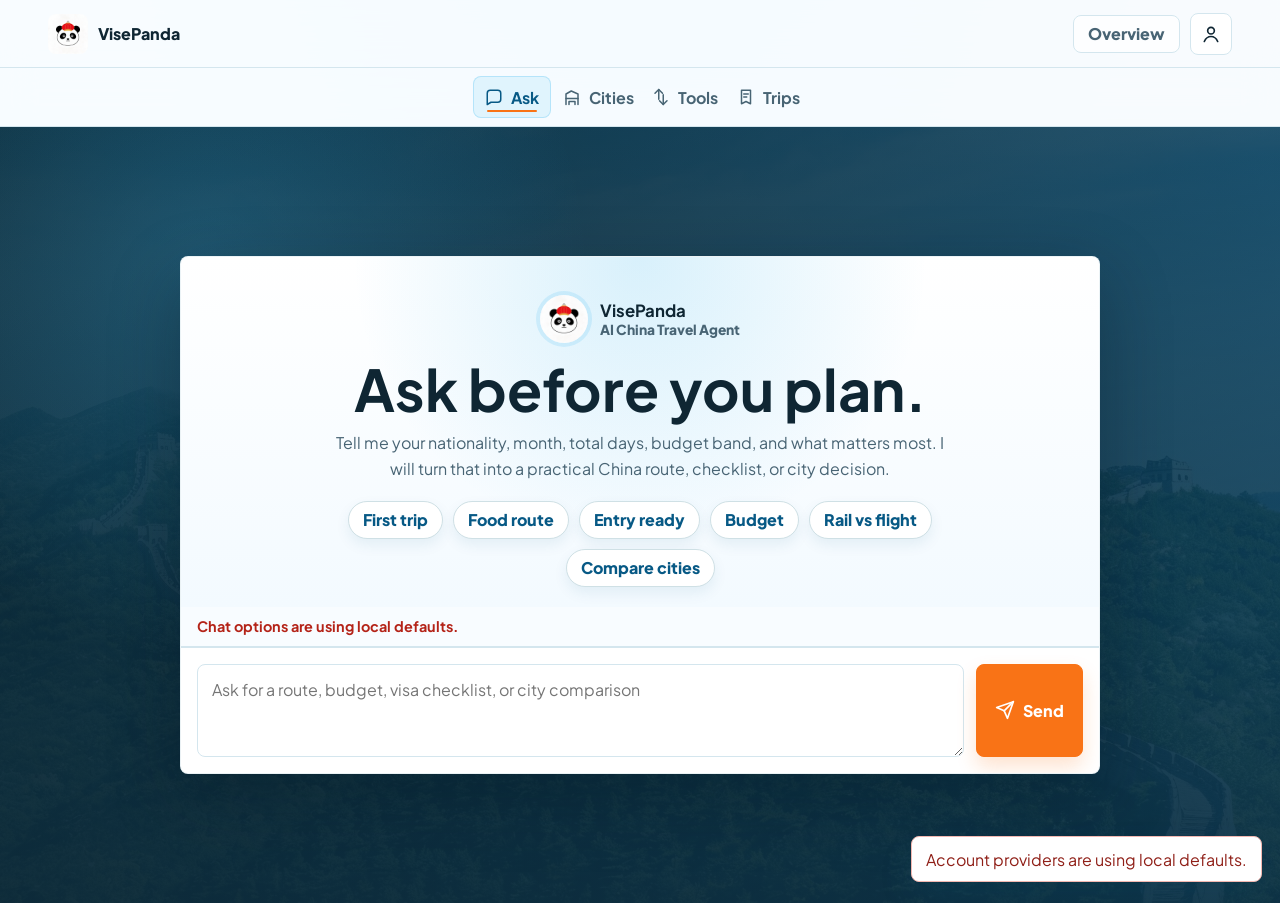
==== web/index.html @ 490cf069 "Fix responsive AI-first QA issues" ====
<!doctype html>
<html lang="en">
  <head>
    <meta charset="utf-8">
    <meta name="viewport" content="width=device-width, initial-scale=1">
    <title>VisePanda | China Travel Workspace</title>
    <meta name="description" content="Plan China travel with city intelligence, visa guidance, readiness tools, and an AI trip assistant.">
    <meta name="theme-color" content="#0f2633">
    <link rel="preconnect" href="https://fonts.googleapis.com">
    <link rel="preconnect" href="https://fonts.gstatic.com" crossorigin>
    <link rel="stylesheet" href="https://fonts.googleapis.com/css2?family=Plus+Jakarta+Sans:wght@400;500;600;700;800&display=swap">
    <link rel="manifest" href="/web/manifest.json">
    <link rel="stylesheet" href="/web/app.css?v=20260623-v611-responsive-qa2">
  </head>
  <body>
    <header class="topbar">
      <a class="brand" href="/" aria-label="VisePanda home">
        <img src="/static/img/logo-panda.jpg" alt="">
        <span>VisePanda</span>
      </a>
      <div class="topbar__actions">
        <button class="topbar-link" id="overviewButton" type="button" data-view="dashboard">Overview</button>
        <button class="icon-button" id="authButton" title="Account" aria-label="Account">
          <svg viewBox="0 0 24 24" aria-hidden="true"><circle cx="12" cy="8" r="4"></circle><path d="M4 21c1.7-4 4.4-6 8-6s6.3 2 8 6"></path></svg>
        </button>
      </div>
    </header>
    <nav class="nav" aria-label="Primary" role="tablist">
      <button class="nav__item is-active" id="tab-chat" data-view="chat" role="tab" aria-selected="true" aria-controls="panel-chat">
        <svg viewBox="0 0 24 24" aria-hidden="true"><path d="M21 15a4 4 0 0 1-4 4H8l-5 3V7a4 4 0 0 1 4-4h10a4 4 0 0 1 4 4Z"></path></svg>
        <span>Ask</span>
      </button>
      <button class="nav__item" id="tab-cities" data-view="cities" role="tab" aria-selected="false" aria-controls="panel-cities">
        <svg viewBox="0 0 24 24" aria-hidden="true"><path d="M4 22V8l7-4 9 4v14"></path><path d="M4 14h16"></path><path d="M8 22v-4h8v4"></path></svg>
        <span>Cities</span>
      </button>
      <button class="nav__item" id="tab-tools" data-view="tools" role="tab" aria-selected="false" aria-controls="panel-tools">
        <svg viewBox="0 0 24 24" aria-hidden="true"><path d="M14 7 9 2 4 7"></path><path d="M9 2v13"></path><path d="M20 17l-5 5-5-5"></path><path d="M15 22V9"></path></svg>
        <span>Tools</span>
      </button>
      <button class="nav__item" id="tab-trips" data-view="trips" role="tab" aria-selected="false" aria-controls="panel-trips">
        <svg viewBox="0 0 24 24" aria-hidden="true"><path d="M6 3h12v18l-6-3-6 3Z"></path><path d="M9 8h6"></path><path d="M9 12h4"></path></svg>
        <span>Trips</span>
      </button>
    </nav>

    <main>
      <section class="hero is-hidden" id="panel-dashboard" data-view-panel="dashboard" role="tabpanel" aria-labelledby="overviewButton" hidden>
        <div class="hero__content">
          <div class="hero__copy">
            <h1>VisePanda</h1>
            <p class="lead">A practical China travel workspace for route ideas, city context, visa readiness, tools, and saved trip drafts.</p>
          </div>
          <form class="planner" id="quickPlanner">
            <label>
              Destination idea
              <input name="destination" type="text" placeholder="Beijing, Chengdu, first-time China...">
            </label>
            <label>
              Travel length
              <select name="length">
                <option value="3 days">3 days</option>
                <option value="7 days" selected>7 days</option>
                <option value="14 days">14 days</option>
              </select>
            </label>
            <button class="primary" type="submit">
              <svg viewBox="0 0 24 24" aria-hidden="true"><path d="M5 12h14"></path><path d="m13 6 6 6-6 6"></path></svg>
              Ask AI
            </button>
          </form>
          <div class="home-snapshot" aria-label="Planning focus">
            <article>
              <strong>Entry</strong>
              <span>Visa, transit, documents</span>
            </article>
            <article>
              <strong>Route</strong>
              <span>Rail logic and pacing</span>
            </article>
            <article>
              <strong>Local</strong>
              <span>Payments, maps, food</span>
            </article>
          </div>
        </div>
      </section>

      <section class="dashboard section is-hidden" data-view-panel="dashboard" hidden>
        <div>
          <div class="section__head">
            <h2>Overview</h2>
          </div>
          <div class="city-strip" id="featuredCities"></div>
        </div>
        <aside class="readiness">
          <h2>Readiness</h2>
          <ul>
            <li><span></span>Passport valid for six months</li>
            <li><span></span>Visa or transit rule checked</li>
            <li><span></span>Payment apps linked to card</li>
            <li><span></span>Offline maps and translator ready</li>
          </ul>
        </aside>
      </section>

      <section class="workspace section chat-hero" id="panel-chat" data-view-panel="chat" role="tabpanel" aria-labelledby="tab-chat">
        <div class="chat-shell">
          <div class="chat-welcome" id="chatWelcome">
            <div class="agent-mark">
              <img src="/static/img/logo-panda.jpg" alt="">
              <div>
                <strong>VisePanda</strong>
                <span>AI China Travel Agent</span>
              </div>
            </div>
            <div class="welcome-copy">
              <h1>Ask before you plan.</h1>
              <p>Tell me your nationality, month, total days, budget band, and what matters most. I will turn that into a practical China route, checklist, or city decision.</p>
            </div>
            <div class="quick-chips" aria-label="Quick planning prompts">
              <button type="button" data-mode="itinerary" data-depth="expert" data-prompt="Plan a first-time 7 day China route with simple rail transfers. Ask me only the missing questions first, then give a professional draft.">First trip</button>
              <button type="button" data-mode="food" data-depth="standard" data-prompt="Compare Beijing, Shanghai, Chengdu, and Xi'an for a food-focused trip. Include dish fit, neighborhood base, pacing, and traveler tradeoffs.">Food route</button>
              <button type="button" data-mode="entry" data-depth="expert" data-prompt="Create a visa, payment, app, and document readiness checklist for a US traveler visiting China.">Entry ready</button>
              <button type="button" data-mode="budget" data-depth="expert" data-prompt="Build a realistic China travel budget model for a 7 day first-time trip, with low, mid, and comfortable bands.">Budget</button>
              <button type="button" data-mode="transit" data-depth="standard" data-prompt="Compare high-speed rail versus domestic flights for a Beijing, Xi'an, Shanghai route. Include station transfers, booking friction, delays, and comfort.">Rail vs flight</button>
              <button type="button" data-mode="city-fit" data-depth="standard" data-prompt="Compare Beijing, Shanghai, Chengdu, Xi'an, Guilin, and Zhangjiajie for a first-time traveler. Rank them by food, culture, logistics, and trip difficulty.">Compare cities</button>
            </div>
          </div>
          <div class="chat-toolbar is-hidden" aria-label="Chat settings">
            <label>
              Mode
              <select id="chatMode">
                <option value="itinerary">Itinerary strategist</option>
                <option value="entry">Entry and visa analyst</option>
                <option value="budget">Budget analyst</option>
                <option value="transit">Transit planner</option>
                <option value="food">Food and culture guide</option>
                <option value="safety">Safety and readiness checker</option>
                <option value="city-fit">City fit comparator</option>
                <option value="custom">General travel consultant</option>
              </select>
            </label>
            <label>
              Model route
              <select id="chatProvider">
                <option value="auto">Auto route</option>
                <option value="local-guide">Local guide</option>
              </select>
            </label>
            <label>
              Depth
              <select id="chatDepth">
                <option value="standard">Standard</option>
                <option value="quick">Quick</option>
                <option value="expert">Expert</option>
              </select>
            </label>
          </div>
          <div class="chat-prompts is-hidden" aria-label="Professional question presets">
            <section class="preset-group">
              <h3>Route</h3>
              <button type="button" data-mode="itinerary" data-depth="expert" data-prompt="Create a 10 day first-time China itinerary for a US traveler. Compare Beijing-Shanghai-Xi'an against Beijing-Chengdu-Shanghai, include rail logic, daily pacing, hotel areas, and what to skip.">10 day route audit</button>
              <button type="button" data-mode="city-fit" data-depth="standard" data-prompt="Compare Beijing, Shanghai, Chengdu, Xi'an, and Guilin for a first-time traveler who likes food, history, and comfortable transport. Rank them and explain tradeoffs.">City fit ranking</button>
            </section>
            <section class="preset-group">
              <h3>Entry</h3>
              <button type="button" data-mode="entry" data-depth="expert" data-prompt="Build a China entry readiness checklist for a US passport holder visiting for tourism. Include visa assumptions, transit questions, documents, payment setup, apps, and what must be verified before booking.">Entry checklist</button>
              <button type="button" data-mode="safety" data-depth="standard" data-prompt="Create a pre-departure risk and backup plan for mainland China covering emergency numbers, medicine, translation, maps, payment failure, and hotel registration.">Backup plan</button>
            </section>
            <section class="preset-group">
              <h3>Spend</h3>
              <button type="button" data-mode="budget" data-depth="expert" data-prompt="Estimate a realistic 7 day China budget for two travelers across Beijing and Shanghai. Break down lodging, meals, attractions, metro, taxis, rail, and payment friction.">Budget model</button>
              <button type="button" data-mode="transit" data-depth="standard" data-prompt="Compare high-speed rail versus domestic flights for Beijing to Xi'an to Shanghai. Include booking friction for foreigners, station or airport transfers, delays, and comfort.">Rail vs flight</button>
            </section>
            <section class="preset-group">
              <h3>Local</h3>
              <button type="button" data-mode="food" data-depth="standard" data-prompt="Plan a Chengdu food-focused day with dish names, neighborhoods, spice warnings, ordering tips, and a calmer alternative for travelers who do not handle heat well.">Food day</button>
              <button type="button" data-mode="custom" data-depth="expert" data-prompt="Act as a China travel consultant. Interview me with the minimum questions needed to design a professional route, then explain how each answer will change the plan.">Consult me</button>
            </section>
          </div>
          <p class="view-status chat-status" id="chatStatus" role="status" aria-live="polite">Ready. Start with a question or a quick prompt.</p>
          <div class="chat-log" id="chatLog" aria-live="polite"></div>
          <form class="chat-form" id="chatForm">
            <textarea id="chatInput" rows="3" placeholder="Ask for a route, budget, visa checklist, or city comparison"></textarea>
            <button class="primary" type="submit">
              <svg viewBox="0 0 24 24" aria-hidden="true"><path d="M22 2 11 13"></path><path d="m22 2-7 20-4-9-9-4Z"></path></svg>
              Send
            </button>
          </form>
        </div>
      </section>

      <section class="workspace section is-hidden" id="panel-cities" data-view-panel="cities" role="tabpanel" aria-labelledby="tab-cities">
        <div class="section__head row">
          <div>
            <p class="eyebrow">Destinations</p>
            <h2>City Explorer</h2>
          </div>
          <input class="search" id="citySearch" type="search" placeholder="Search city, region, highlight" aria-label="Search cities">
        </div>
        <p class="view-status" id="cityStatus" role="status" aria-live="polite"></p>
        <div class="city-grid" id="cityGrid"></div>
      </section>

      <section class="workspace section is-hidden" id="panel-tools" data-view-panel="tools" role="tabpanel" aria-labelledby="tab-tools">
        <div class="section__head">
          <p class="eyebrow">Before you go</p>
          <h2>Travel Tools</h2>
        </div>
        <p class="view-status" id="toolStatus" role="status" aria-live="polite"></p>
        <div class="tool-grid" id="toolGrid"></div>
        <div class="tool-detail" id="toolDetail"></div>
      </section>

      <section class="workspace section is-hidden" id="panel-trips" data-view-panel="trips" role="tabpanel" aria-labelledby="tab-trips">
        <div class="section__head row">
          <div>
            <p class="eyebrow">Saved plans</p>
            <h2>Trips</h2>
          </div>
          <button class="secondary" id="refreshTrips" type="button">
            <svg viewBox="0 0 24 24" aria-hidden="true"><path d="M21 12a9 9 0 0 1-15.5 6.2"></path><path d="M3 12A9 9 0 0 1 18.5 5.8"></path><path d="M18 2v4h4"></path><path d="M6 22v-4H2"></path></svg>
            Refresh
          </button>
        </div>
        <p class="view-status" id="tripStatus" role="status" aria-live="polite"></p>
        <form class="trip-form" id="tripForm">
          <input name="title" placeholder="Trip title" aria-label="Trip title" required>
          <input name="destination" placeholder="Destination" aria-label="Destination">
          <input name="startDate" type="date" aria-label="Start date">
          <input name="endDate" type="date" aria-label="End date">
          <button class="primary" type="submit">
            <svg viewBox="0 0 24 24" aria-hidden="true"><path d="M19 21H5a2 2 0 0 1-2-2V5a2 2 0 0 1 2-2h11l5 5v11a2 2 0 0 1-2 2Z"></path><path d="M17 21v-8H7v8"></path><path d="M7 3v5h8"></path></svg>
            Save trip
          </button>
        </form>
        <div class="trip-list" id="tripList"></div>
      </section>
    </main>

    <button class="mobile-ask-fab" id="mobileAskButton" type="button">
      <svg viewBox="0 0 24 24" aria-hidden="true"><path d="M21 15a4 4 0 0 1-4 4H8l-5 3V7a4 4 0 0 1 4-4h10a4 4 0 0 1 4 4Z"></path></svg>
      Ask AI
    </button>

    <dialog class="auth-dialog" id="authDialog">
      <div class="sheet-handle" aria-hidden="true"></div>
      <form method="dialog" class="dialog-close">
        <button class="icon-button" title="Close" aria-label="Close">
          <svg viewBox="0 0 24 24" aria-hidden="true"><path d="M18 6 6 18"></path><path d="m6 6 12 12"></path></svg>
        </button>
      </form>
      <div class="auth-layout">
        <div>
          <p class="eyebrow">Account</p>
          <h2 id="authTitle">Sign in</h2>
          <p class="muted" id="authStatus">Save trips across devices and manage your profile.</p>
        </div>
        <form class="auth-form" id="authForm">
          <input name="email" type="email" placeholder="Email" aria-label="Email" required>
          <input name="password" type="password" placeholder="Password" aria-label="Password" minlength="8" required>
          <button class="primary" type="submit">Continue</button>
          <button class="link-button" type="button" id="toggleAuthMode">Create an account</button>
          <a class="secondary google-login" id="googleLogin" href="/api/auth/google/start">
            <svg viewBox="0 0 24 24" aria-hidden="true"><circle cx="12" cy="12" r="9"></circle><path d="M12 12h7"></path><path d="M18 15.5A7 7 0 1 1 16.8 7"></path></svg>
            Continue with Google
          </a>
        </form>
        <form class="auth-form is-hidden" id="verifyForm">
          <input name="email" type="email" placeholder="Email" aria-label="Email" required>
          <input name="code" inputmode="numeric" autocomplete="one-time-code" maxlength="6" placeholder="6-digit code" aria-label="Verification code" required>
          <button class="primary" type="submit">Verify email</button>
          <button class="secondary" type="button" id="resendVerification">Resend code</button>
          <button class="link-button" type="button" id="backToSignIn">Back to sign in</button>
        </form>
        <form class="profile-form is-hidden" id="profileForm">
          <input name="name" placeholder="Display name" aria-label="Display name">
          <input name="currentPassword" type="password" placeholder="Current password" aria-label="Current password">
          <input name="newPassword" type="password" placeholder="New password" aria-label="New password">
          <button class="primary" type="submit">Update profile</button>
          <button class="secondary" type="button" id="logoutButton">Sign out</button>
        </form>
      </div>
    </dialog>

    <div class="toast" id="toast" role="status" aria-live="polite"></div>

    <template id="messageTemplate">
      <article class="message"><span class="message__author"></span><p class="message__body"></p></article>
    </template>

    <script src="/web/app.js?v=20260623-v611-responsive-qa2" defer></script>
  </body>
</html>
---- web/app.css ----
:root {
  --bg: #eef8fc;
  --bg-elevated: #f8fcff;
  --surface: #ffffff;
  --surface-soft: #f3f9fc;
  --surface-tint: #dff4fb;
  --text: #0f2633;
  --text-muted: #486474;
  --text-subtle: #6f8794;
  --border: #d4e6ee;
  --border-strong: #a9cedc;
  --brand: #0ea5e9;
  --brand-strong: #075985;
  --accent: #f97316;
  --accent-strong: #c2410c;
  --success: #2d8a63;
  --warning: #b7791f;
  --danger: #b42318;
  --radius: 8px;
  --shadow-soft: 0 8px 20px rgba(7, 89, 133, 0.07);
  --shadow-raised: 0 16px 34px rgba(7, 89, 133, 0.12);
  --shadow-sticky: 0 18px 44px rgba(23, 33, 38, 0.2);
  --focus-ring: 0 0 0 3px rgba(14, 165, 233, 0.2);
  --space-1: 6px;
  --space-2: 10px;
  --space-3: 14px;
  --space-4: 18px;
  --space-5: 24px;
  --space-6: 32px;
  --ink: var(--text);
  --muted: var(--text-muted);
  --line: var(--border);
  --panel: var(--surface);
  --soft: var(--surface-soft);
  --sky: var(--brand);
  --leaf: var(--success);
  --orange: var(--accent);
  --orange-dark: var(--accent-strong);
  --shadow: var(--shadow-raised);
  color-scheme: light;
  font-family: "Plus Jakarta Sans", Inter, ui-sans-serif, system-ui, -apple-system, BlinkMacSystemFont, "Segoe UI", sans-serif;
}

* {
  box-sizing: border-box;
}

html {
  overflow-x: hidden;
}

body {
  margin: 0;
  background:
    radial-gradient(circle at 50% -12rem, rgba(14, 165, 233, 0.18), transparent 34rem),
    radial-gradient(circle at 88% 6rem, rgba(249, 115, 22, 0.08), transparent 24rem),
    linear-gradient(180deg, #f8fcff 0%, var(--bg) 28rem, #f7fbfb 100%);
  color: var(--ink);
  min-height: 100dvh;
  overflow-x: hidden;
}

button,
input,
select,
textarea {
  font: inherit;
}

button {
  cursor: pointer;
  transition: background-color 180ms ease, border-color 180ms ease, color 180ms ease, box-shadow 180ms ease, transform 180ms ease;
}

button:active:not(:disabled) {
  transform: translateY(1px);
}

button:disabled {
  cursor: progress;
  opacity: 0.72;
}

svg {
  width: 20px;
  height: 20px;
  fill: none;
  stroke: currentColor;
  stroke-width: 2;
  stroke-linecap: round;
  stroke-linejoin: round;
}

.topbar {
  position: sticky;
  top: 0;
  z-index: 20;
  display: grid;
  grid-template-columns: auto auto;
  align-items: center;
  justify-content: space-between;
  gap: 24px;
  min-height: 68px;
  padding: 12px clamp(18px, 4vw, 48px);
  background: rgba(248, 252, 255, 0.9);
  border-bottom: 1px solid var(--line);
  backdrop-filter: blur(16px);
}

.topbar__actions {
  display: inline-flex;
  align-items: center;
  gap: 10px;
}

.topbar-link {
  min-height: 38px;
  border: 1px solid var(--line);
  border-radius: var(--radius);
  padding: 0 14px;
  background: rgba(255, 255, 255, 0.72);
  color: var(--text-muted);
  font-weight: 800;
}

.topbar-link:hover,
.topbar-link[aria-current="page"] {
  border-color: var(--border-strong);
  background: var(--surface);
  color: var(--brand-strong);
}

.brand {
  display: inline-flex;
  align-items: center;
  gap: 10px;
  color: var(--ink);
  font-weight: 800;
  text-decoration: none;
}

.brand img {
  width: 40px;
  height: 40px;
  border-radius: 8px;
  object-fit: cover;
}

.nav {
  position: sticky;
  top: 68px;
  z-index: 19;
  display: flex;
  justify-content: center;
  gap: 6px;
  min-height: 56px;
  padding: 8px 18px;
  background: rgba(248, 252, 255, 0.9);
  border-bottom: 1px solid var(--line);
  backdrop-filter: blur(16px);
  transition: opacity 180ms ease, transform 180ms ease;
}

.nav__item,
.link-button {
  border: 0;
  background: transparent;
  color: var(--muted);
}

.nav__item {
  position: relative;
  display: inline-flex;
  align-items: center;
  justify-content: center;
  gap: 8px;
  min-width: 78px;
  min-height: 42px;
  border-radius: 8px;
  font-weight: 700;
}

.nav__item svg {
  width: 18px;
  height: 18px;
}

.nav__item.is-active {
  background: #e0f4fd;
  color: var(--brand-strong);
  box-shadow: inset 0 0 0 1px rgba(14, 165, 233, 0.2);
}

.nav__item.is-active::after {
  position: absolute;
  right: 14px;
  bottom: 6px;
  left: 14px;
  height: 2px;
  border-radius: 999px;
  background: var(--accent);
  content: "";
}

.icon-button {
  display: inline-grid;
  place-items: center;
  width: 42px;
  height: 42px;
  border: 1px solid var(--line);
  border-radius: var(--radius);
  background: var(--panel);
  color: var(--ink);
}

.hero {
  display: grid;
  grid-template-columns: minmax(0, 1fr);
  gap: clamp(18px, 4vw, 48px);
  align-items: center;
  min-height: auto;
  padding: clamp(28px, 5vw, 62px) clamp(18px, 4vw, 48px);
  border-bottom: 1px solid var(--line);
  background: transparent;
}

.hero__media {
  position: relative;
  min-height: 430px;
  overflow: hidden;
  border: 1px solid rgba(169, 206, 220, 0.82);
  border-radius: var(--radius);
  background: var(--surface);
  box-shadow: var(--shadow-raised);
}

.hero__media img {
  width: 100%;
  height: 100%;
  object-fit: cover;
}

.hero__media-note {
  position: absolute;
  right: 16px;
  bottom: 16px;
  left: 16px;
  display: grid;
  gap: 4px;
  border: 1px solid rgba(255, 255, 255, 0.66);
  border-radius: var(--radius);
  padding: 14px;
  background: rgba(255, 255, 255, 0.88);
  color: var(--text);
  box-shadow: var(--shadow-soft);
  backdrop-filter: blur(14px);
}

.hero__media-note span {
  color: var(--text-muted);
  font-size: 0.86rem;
  line-height: 1.45;
}

.hero__content {
  display: flex;
  flex-direction: column;
  justify-content: center;
  gap: 18px;
  padding: 0;
}

.eyebrow {
  margin: 0 0 10px;
  color: var(--sky);
  font-size: 0.78rem;
  font-weight: 800;
  letter-spacing: 0;
  text-transform: uppercase;
}

h1,
h2,
h3,
p {
  margin-top: 0;
}

h1 {
  margin-bottom: 0;
  font-size: 5.6rem;
  line-height: 0.95;
  letter-spacing: 0;
}

h2 {
  margin-bottom: 0;
  font-size: 2rem;
  line-height: 1.1;
  letter-spacing: 0;
}

h3 {
  margin-bottom: 8px;
  font-size: 1.05rem;
}

.lead {
  max-width: 620px;
  color: #43545d;
  font-size: 1.12rem;
  line-height: 1.7;
}

.home-snapshot {
  display: grid;
  grid-template-columns: repeat(3, minmax(0, 1fr));
  gap: 10px;
}

.home-snapshot article {
  display: grid;
  gap: 4px;
  min-height: 78px;
  border: 1px solid var(--line);
  border-radius: var(--radius);
  padding: 14px;
  background: rgba(255, 255, 255, 0.78);
  box-shadow: var(--shadow-soft);
}

.home-snapshot strong {
  color: var(--brand-strong);
}

.home-snapshot span {
  color: var(--text-muted);
  font-size: 0.83rem;
  line-height: 1.35;
}

.prompt-rail,
.chat-prompts,
.quick-chips {
  display: flex;
  flex-wrap: wrap;
  gap: 10px;
}

.prompt-rail button,
.chat-prompts button,
.quick-chips button {
  min-height: 38px;
  border: 1px solid #cfe0e5;
  border-radius: 999px;
  padding: 0 14px;
  background: #f7fcff;
  color: var(--brand-strong);
  font-weight: 800;
}

.prompt-rail button:hover,
.chat-prompts button:hover,
.quick-chips button:hover {
  border-color: var(--sky);
  background: #e4f3f6;
}

.planner,
.trip-form {
  display: grid;
  grid-template-columns: minmax(220px, 1fr) 160px auto;
  gap: 12px;
  align-items: end;
}

.planner {
  border: 1px solid var(--border);
  border-radius: var(--radius);
  padding: 12px;
  background: rgba(255, 255, 255, 0.88);
  box-shadow: var(--shadow-soft);
}

label {
  display: grid;
  gap: 8px;
  color: var(--muted);
  font-size: 0.9rem;
  font-weight: 700;
}

input,
select,
textarea {
  width: 100%;
  border: 1px solid var(--line);
  border-radius: var(--radius);
  background: var(--surface);
  color: var(--ink);
  outline: 0;
}

input,
select {
  height: 46px;
  padding: 0 14px;
}

textarea {
  min-height: 92px;
  padding: 14px;
  resize: vertical;
}

input:focus,
select:focus,
textarea:focus {
  border-color: var(--sky);
  box-shadow: var(--focus-ring);
}

button:focus-visible,
a:focus-visible,
input:focus-visible,
select:focus-visible,
textarea:focus-visible {
  outline: 3px solid rgba(31, 154, 199, 0.34);
  outline-offset: 3px;
}

.primary,
.secondary {
  display: inline-flex;
  align-items: center;
  justify-content: center;
  gap: 8px;
  min-height: 46px;
  border-radius: var(--radius);
  padding: 0 18px;
  font-weight: 800;
}

.primary {
  border: 1px solid var(--orange);
  background: var(--orange);
  color: #fff;
  box-shadow: 0 10px 20px rgba(249, 115, 22, 0.2);
}

.primary:hover {
  background: var(--orange-dark);
  border-color: var(--orange-dark);
}

.secondary {
  border: 1px solid var(--line);
  background: var(--panel);
  color: var(--ink);
}

.secondary:hover,
.icon-button:hover,
.tool-card:hover,
.city-card:hover,
.trip-card:hover {
  border-color: var(--border-strong);
  box-shadow: var(--shadow-raised);
}

.section {
  padding: clamp(28px, 5vw, 56px) clamp(18px, 4vw, 48px);
}

.chat-hero {
  position: relative;
  min-height: calc(100dvh - 124px);
  display: grid;
  align-items: center;
  padding-block: clamp(22px, 4vw, 42px);
  overflow: hidden;
  background:
    linear-gradient(135deg, rgba(7, 38, 51, 0.92), rgba(7, 89, 133, 0.82)),
    url("/static/img/great-wall.jpg") center / cover;
}

.chat-hero::before {
  position: absolute;
  inset: 0;
  background:
    radial-gradient(circle at 16% 18%, rgba(56, 189, 248, 0.22), transparent 24rem),
    linear-gradient(180deg, rgba(15, 38, 51, 0.16), rgba(15, 38, 51, 0.72));
  content: "";
}

.chat-hero > * {
  position: relative;
  z-index: 1;
}

.dashboard {
  display: grid;
  grid-template-columns: minmax(0, 1fr) minmax(280px, 360px);
  gap: 28px;
}

.section__head {
  margin-bottom: 24px;
}

.section__head.row {
  display: flex;
  align-items: end;
  justify-content: space-between;
  gap: 16px;
}

.view-status {
  min-height: 24px;
  margin: -10px 0 18px;
  color: var(--muted);
  font-size: 0.9rem;
  font-weight: 700;
}

.view-status[data-tone="error"] {
  color: var(--danger);
}

.view-status[data-tone="success"] {
  color: var(--success);
}

.search {
  max-width: 360px;
}

.city-strip,
.city-grid,
.tool-grid,
.trip-list {
  display: grid;
  gap: 16px;
}

.city-strip {
  grid-template-columns: repeat(4, minmax(0, 1fr));
}

.city-grid {
  grid-template-columns: repeat(auto-fill, minmax(240px, 1fr));
}

.city-card,
.tool-card,
.readiness,
.tool-detail,
.trip-card,
.chat-shell {
  border: 1px solid var(--line);
  border-radius: var(--radius);
  background: var(--panel);
  box-shadow: var(--shadow-soft);
}

.city-card,
.tool-card,
.trip-card,
.nav__item,
.mobile-ask-fab {
  cursor: pointer;
}

.empty-state,
.skeleton-card {
  border: 1px dashed var(--border-strong);
  border-radius: var(--radius);
  background: var(--surface);
  padding: 18px;
}

.empty-state {
  display: grid;
  gap: 10px;
  min-height: 168px;
  align-content: center;
}

.empty-state h3,
.empty-state p {
  margin-bottom: 0;
}

.empty-state .secondary {
  width: max-content;
}

.skeleton-card {
  display: grid;
  gap: 12px;
}

.skeleton-card span {
  display: block;
  height: 14px;
  border-radius: 999px;
  background: linear-gradient(90deg, #eef5f6, #dfecef, #eef5f6);
  background-size: 220% 100%;
  animation: shimmer 1.2s ease-in-out infinite;
}

.skeleton-card span:first-child {
  height: 120px;
  border-radius: var(--radius);
}

.skeleton-card span:last-child {
  width: 62%;
}

.city-card {
  overflow: hidden;
}

.city-card img {
  width: 100%;
  aspect-ratio: 4 / 3;
  object-fit: cover;
  background: #dce8eb;
}

.city-card__body,
.tool-card,
.trip-card,
.tool-detail,
.readiness {
  padding: 18px;
}

.city-card__body,
.tool-card,
.trip-card {
  display: grid;
  align-content: start;
  gap: 10px;
}

.city-card__body h3,
.tool-card h3,
.trip-card h3 {
  margin-bottom: 0;
}

.city-card__facts,
.trip-card__facts {
  display: flex;
  flex-wrap: wrap;
  gap: 6px;
}

.city-card__facts span,
.trip-card__facts span {
  min-height: 26px;
  border: 1px solid #d9e8ec;
  border-radius: 999px;
  padding: 4px 8px;
  background: var(--surface-soft);
  color: var(--text-muted);
  font-size: 0.78rem;
  font-weight: 800;
}

.meta {
  color: var(--muted);
  font-size: 0.9rem;
  line-height: 1.55;
  margin-bottom: 0;
}

.tags {
  display: flex;
  flex-wrap: wrap;
  gap: 8px;
  margin-top: 14px;
}

.tag {
  border: 1px solid #c9dde4;
  border-radius: 999px;
  padding: 5px 9px;
  background: #eef7f8;
  color: #185b70;
  font-size: 0.78rem;
  font-weight: 700;
}

.readiness ul {
  display: grid;
  gap: 14px;
  margin: 18px 0 0;
  padding: 0;
  list-style: none;
}

.readiness li {
  display: grid;
  grid-template-columns: 18px 1fr;
  gap: 10px;
  align-items: center;
  color: #43545d;
}

.readiness span {
  width: 18px;
  height: 18px;
  border-radius: 6px;
  background: var(--leaf);
}

.chat-shell {
  width: min(920px, 100%);
  margin: 0 auto;
  display: grid;
  grid-template-rows: auto auto auto auto minmax(0, 1fr) auto;
  min-height: min(680px, calc(100dvh - 176px));
  overflow: hidden;
  border-color: rgba(219, 238, 245, 0.32);
  background: rgba(255, 255, 255, 0.94);
  box-shadow: 0 24px 70px rgba(2, 18, 28, 0.32);
  backdrop-filter: blur(20px);
}

.chat-welcome {
  display: grid;
  justify-items: center;
  gap: 18px;
  padding: clamp(24px, 5vw, 38px) 20px 20px;
  text-align: center;
  background:
    radial-gradient(circle at 50% 0%, rgba(14, 165, 233, 0.16), transparent 18rem),
    linear-gradient(180deg, #ffffff 0%, #f3faff 100%);
}

.agent-mark {
  display: inline-flex;
  align-items: center;
  gap: 12px;
  text-align: left;
}

.agent-mark img {
  width: 48px;
  height: 48px;
  border-radius: 50%;
  object-fit: cover;
  box-shadow: 0 0 0 4px rgba(14, 165, 233, 0.12);
}

.agent-mark strong,
.agent-mark span {
  display: block;
}

.agent-mark strong {
  color: var(--text);
  font-size: 1.05rem;
}

.agent-mark span {
  color: var(--text-muted);
  font-size: 0.86rem;
  font-weight: 800;
}

.welcome-copy {
  max-width: 620px;
}

.welcome-copy h1 {
  margin-bottom: 12px;
  font-size: clamp(2.1rem, 3.6rem, 4.2rem);
  line-height: 0.98;
}

.welcome-copy p {
  margin-bottom: 0;
  color: var(--text-muted);
  font-size: 1rem;
  line-height: 1.65;
}

.quick-chips {
  justify-content: center;
  max-width: 680px;
}

.quick-chips button {
  background: #fff;
  box-shadow: 0 6px 14px rgba(7, 89, 133, 0.08);
}

.chat-toolbar {
  display: grid;
  grid-template-columns: minmax(180px, 1.1fr) minmax(170px, 0.9fr) minmax(130px, 0.6fr);
  gap: 12px;
  padding: 16px;
  border-bottom: 1px solid var(--line);
  background: linear-gradient(180deg, #ffffff 0%, #f7fcff 100%);
}

.chat-prompts {
  display: grid;
  grid-template-columns: repeat(4, minmax(180px, 1fr));
  gap: 12px;
  padding: 14px 16px;
  border-bottom: 1px solid var(--line);
  background: #eef8fc;
}

.fade-in {
  animation: fadeSlideIn 320ms ease-out both;
}

.preset-group {
  display: grid;
  align-content: start;
  gap: 8px;
}

.preset-group h3 {
  margin: 0;
  color: var(--text-muted);
  font-size: 0.78rem;
  text-transform: uppercase;
}

.chat-status {
  display: grid;
  align-items: center;
  min-height: 40px;
  margin: 0;
  padding: 0 16px;
  border-bottom: 1px solid var(--line);
  background: var(--bg-elevated);
}

.chat-log {
  display: flex;
  flex-direction: column;
  gap: 14px;
  min-height: 400px;
  max-height: min(680px, calc(100dvh - 340px));
  overflow: auto;
  padding: 20px;
  background:
    linear-gradient(180deg, rgba(255, 255, 255, 0.56), rgba(239, 248, 252, 0.88)),
    var(--soft);
}

.chat-hero:not(.has-started) .chat-log {
  display: none;
}

.chat-hero:not(.has-started) .chat-shell {
  min-height: auto;
}

.message {
  max-width: min(760px, 92%);
  border: 1px solid var(--line);
  border-radius: 8px;
  padding: 14px 16px;
  background: var(--surface);
}

.message.is-user {
  align-self: flex-end;
  border-color: #f0c2a7;
  background: #fff5ef;
}

.message span {
  display: block;
  margin-bottom: 6px;
  color: var(--muted);
  font-size: 0.78rem;
  font-weight: 800;
  text-transform: uppercase;
}

.message p {
  margin: 0;
  line-height: 1.65;
  white-space: pre-wrap;
}

.chat-form {
  display: grid;
  grid-template-columns: 1fr auto;
  gap: 12px;
  padding: 16px;
  border-top: 1px solid var(--line);
  background: var(--surface);
}

.chat-form textarea:disabled {
  background: #eef5f8;
  color: var(--text-muted);
}

.tool-grid {
  grid-template-columns: repeat(auto-fill, minmax(220px, 1fr));
}

.tool-card {
  text-align: left;
}

.tool-card button {
  margin-top: 12px;
  justify-self: start;
}

.tool-detail {
  margin-top: 18px;
}

.tool-detail ul {
  display: grid;
  gap: 10px;
  margin: 12px 0 0;
  padding-left: 20px;
  color: #43545d;
  line-height: 1.55;
}

.trip-form {
  grid-template-columns: minmax(180px, 1fr) minmax(180px, 1fr) 150px 150px auto;
  margin-bottom: 18px;
}

.trip-list {
  grid-template-columns: repeat(auto-fill, minmax(240px, 1fr));
}

.muted {
  color: var(--muted);
}

.auth-dialog {
  border: 1px solid var(--line);
  border-radius: var(--radius);
  background: var(--panel);
  box-shadow: var(--shadow);
  width: min(520px, calc(100vw - 32px));
  padding: 0;
}

.auth-dialog::backdrop {
  background: rgba(23, 33, 38, 0.36);
}

.dialog-close {
  display: flex;
  justify-content: flex-end;
  padding: 12px;
}

.sheet-handle {
  display: none;
}

.auth-layout {
  display: grid;
  gap: 18px;
  padding: 0 24px 24px;
}

.auth-form,
.profile-form {
  display: grid;
  gap: 12px;
}

.google-login {
  text-decoration: none;
}

.mobile-ask-fab {
  display: none;
}

.link-button {
  min-height: 40px;
  font-weight: 800;
}

.toast {
  position: fixed;
  right: 18px;
  bottom: 18px;
  z-index: 60;
  max-width: min(360px, calc(100vw - 36px));
  min-height: 46px;
  display: grid;
  align-items: center;
  border: 1px solid #bdd7de;
  border-radius: var(--radius);
  padding: 10px 14px;
  background: var(--surface);
  color: var(--ink);
  box-shadow: var(--shadow);
  opacity: 0;
  pointer-events: none;
  transform: translateY(10px);
  transition: opacity 180ms ease, transform 180ms ease;
}

.toast.is-visible {
  opacity: 1;
  transform: translateY(0);
}

.toast[data-tone="error"] {
  border-color: #f3b7b0;
  color: #8f1f17;
}

.is-hidden {
  display: none !important;
}

@media (min-width: 1440px) {
  .chat-shell {
    width: min(1120px, calc(100vw - 180px));
  }

  .message {
    max-width: min(880px, 92%);
  }

  .city-grid {
    grid-template-columns: repeat(auto-fill, minmax(220px, 1fr));
  }
}

@media (prefers-color-scheme: dark) {
  :root {
    --bg: #071721;
    --bg-elevated: #0d2431;
    --surface: #102a38;
    --surface-soft: #0b1f2b;
    --surface-tint: #123447;
    --text: #ecf8ff;
    --text-muted: #b7cfda;
    --text-subtle: #8caab8;
    --border: #244657;
    --border-strong: #3d6f84;
    --brand: #38bdf8;
    --brand-strong: #7dd3fc;
    --focus-ring: 0 0 0 3px rgba(56, 189, 248, 0.24);
    color-scheme: dark;
  }

  body {
    background:
      radial-gradient(circle at 50% -12rem, rgba(14, 165, 233, 0.16), transparent 34rem),
      linear-gradient(180deg, #06141d 0%, #071721 100%);
  }

  .topbar,
  .nav {
    background: rgba(7, 23, 33, 0.88);
  }

  .topbar-link {
    background: rgba(16, 42, 56, 0.88);
    color: var(--text-muted);
  }

  .topbar-link:hover,
  .topbar-link[aria-current="page"] {
    background: #16384a;
    color: var(--text);
  }

  .chat-shell,
  .chat-welcome,
  .chat-toolbar,
  .chat-status,
  .chat-form,
  .city-card,
  .tool-card,
  .trip-card,
  .readiness,
  .tool-detail,
  .planner,
  .auth-dialog,
  .toast,
  input,
  select,
  textarea {
    background-color: var(--surface);
    color: var(--text);
  }

  .chat-welcome {
    background:
      radial-gradient(circle at 50% 0%, rgba(56, 189, 248, 0.16), transparent 18rem),
      linear-gradient(180deg, #102a38 0%, #0b1f2b 100%);
  }

  .message {
    background: #123242;
  }

  .message.is-user {
    border-color: rgba(249, 115, 22, 0.44);
    background: #3a2418;
  }
}

@media (max-width: 920px) {
  .topbar {
    grid-template-columns: auto auto;
  }

  .nav {
    justify-content: flex-start;
    overflow-x: auto;
  }

  .hero,
  .dashboard {
    grid-template-columns: 1fr;
    max-height: none;
  }

  .hero__media {
    min-height: 320px;
  }

  .planner,
  .trip-form,
  .chat-form {
    grid-template-columns: 1fr;
  }

  .city-strip {
    grid-template-columns: repeat(2, minmax(0, 1fr));
  }
}

@media (max-width: 560px) {
  body {
    padding-bottom: calc(96px + env(safe-area-inset-bottom));
  }

  main {
    overflow-x: hidden;
  }

  .topbar {
    min-height: 58px;
    padding: 9px 14px;
    border-bottom-color: rgba(212, 230, 238, 0.72);
  }

  .brand span {
    display: inline;
    font-size: 0.98rem;
  }

  .brand img {
    width: 36px;
    height: 36px;
  }

  .nav {
    position: fixed;
    top: auto;
    right: 12px;
    bottom: calc(8px + env(safe-area-inset-bottom));
    left: 12px;
    z-index: 30;
    display: grid;
    grid-template-columns: repeat(4, minmax(0, 1fr));
    gap: 2px;
    min-height: 72px;
    padding: 6px;
    overflow: visible;
    border: 1px solid rgba(185, 213, 221, 0.92);
    border-radius: 14px;
    background: rgba(255, 255, 255, 0.94);
    box-shadow: var(--shadow-sticky);
    backdrop-filter: blur(18px);
  }

  .nav__item {
    flex-direction: column;
    gap: 3px;
    min-width: 0;
    min-height: 60px;
    border-radius: var(--radius);
    font-size: 0.72rem;
  }

  .nav__item svg {
    width: 20px;
    height: 20px;
  }

  .nav__item.is-active::after {
    right: 50%;
    bottom: 5px;
    left: auto;
    width: 18px;
    transform: translateX(50%);
  }

  .icon-button {
    width: 40px;
    height: 40px;
  }

  .hero {
    display: grid;
    min-height: auto;
    padding: 16px 14px 20px;
    gap: 14px;
  }

  .topbar-link {
    min-height: 36px;
    padding: 0 10px;
    font-size: 0.82rem;
  }

  .hero__media {
    min-height: 0;
    height: 112px;
  }

  .hero__content {
    gap: 12px;
    padding: 0;
  }

  h1 {
    font-size: 2.42rem;
  }

  h2 {
    font-size: 1.55rem;
  }

  .lead {
    font-size: 1rem;
    line-height: 1.45;
    display: -webkit-box;
    overflow: hidden;
    -webkit-box-orient: vertical;
    -webkit-line-clamp: 3;
  }

  .hero__media-note {
    right: 10px;
    bottom: 10px;
    left: 10px;
    padding: 10px;
  }

  .hero__media-note span {
    display: none;
  }

  .prompt-rail,
  .chat-prompts,
  .quick-chips {
    display: flex;
    flex-wrap: nowrap;
    margin-right: -14px;
    margin-left: -14px;
    padding-right: 14px;
    padding-left: 14px;
    overflow-x: auto;
    scrollbar-width: none;
  }

  .prompt-rail::-webkit-scrollbar,
  .chat-toolbar::-webkit-scrollbar,
  .chat-prompts::-webkit-scrollbar,
  .quick-chips::-webkit-scrollbar {
    display: none;
  }

  .prompt-rail button,
  .chat-prompts button,
  .quick-chips button {
    flex: 0 0 auto;
    min-height: 38px;
    white-space: nowrap;
  }

  .chat-hero {
    min-height: calc(100dvh - 58px);
    align-items: start;
    padding: 14px 12px 102px;
  }

  .chat-shell {
    min-height: calc(100dvh - 174px);
    border-radius: 10px;
  }

  .chat-welcome {
    gap: 14px;
    padding: 22px 12px 14px;
  }

  .welcome-copy h1 {
    font-size: 2.15rem;
  }

  .welcome-copy p {
    font-size: 0.95rem;
    line-height: 1.5;
  }

  .quick-chips {
    justify-content: flex-start;
    max-width: none;
    width: auto;
    margin-right: 0;
    margin-left: 0;
    padding-right: 0;
    padding-left: 0;
    flex-wrap: wrap;
    overflow: visible;
  }

  .quick-chips button {
    flex: 1 1 calc(50% - 8px);
    min-width: 132px;
  }

  .chat-toolbar {
    display: flex;
    grid-template-columns: none;
    align-items: stretch;
    gap: 8px;
    margin-right: -14px;
    margin-left: -14px;
    padding: 10px 14px;
    overflow-x: auto;
    scrollbar-width: none;
  }

  .chat-toolbar label {
    flex: 0 0 72%;
    min-width: 178px;
    gap: 5px;
    font-size: 0.76rem;
    scroll-snap-align: start;
  }

  .chat-toolbar label:first-child {
    grid-column: auto;
  }

  .chat-toolbar select {
    height: 40px;
    padding: 0 10px;
  }

  .preset-group {
    flex: 0 0 78%;
  }

  .preset-group button {
    width: 100%;
    justify-content: flex-start;
    min-height: 34px;
    padding: 8px 10px;
    white-space: normal;
    text-align: left;
  }

  .planner {
    grid-template-columns: 1fr;
    gap: 10px;
    padding: 10px;
  }

  .planner label:first-child {
    grid-column: 1 / -1;
  }

  .planner .primary {
    min-width: 0;
    padding: 0 12px;
    width: 100%;
  }

  .home-snapshot {
    grid-template-columns: repeat(3, minmax(0, 1fr));
    gap: 8px;
  }

  .home-snapshot article {
    min-height: 68px;
    padding: 10px;
  }

  .home-snapshot span {
    font-size: 0.74rem;
  }

  input,
  select {
    height: 44px;
  }

  .section {
    padding: 26px 14px;
  }

  .section__head.row {
    display: grid;
    align-items: start;
  }

  .search {
    max-width: none;
  }

  .city-strip {
    display: flex;
    margin-right: -14px;
    overflow-x: auto;
    padding: 0 14px 8px 0;
    scroll-snap-type: x mandatory;
    scrollbar-width: none;
  }

  .city-strip::-webkit-scrollbar {
    display: none;
  }

  .city-strip .city-card {
    flex: 0 0 84%;
    scroll-snap-align: start;
  }

  .city-grid,
  .tool-grid,
  .trip-list {
    grid-template-columns: 1fr;
  }

  .city-card img {
    aspect-ratio: 16 / 10;
  }

  .city-card__body,
  .tool-card,
  .trip-card,
  .tool-detail,
  .readiness {
    padding: 15px;
  }

  .tags {
    gap: 6px;
  }

  .tag {
    max-width: 100%;
    overflow: hidden;
    text-overflow: ellipsis;
    white-space: nowrap;
  }

  .chat-log {
    min-height: 220px;
    max-height: none;
    padding: 14px;
  }

  .message {
    max-width: 94%;
    padding: 12px 13px;
  }

  .chat-form {
    position: sticky;
    bottom: calc(90px + env(safe-area-inset-bottom));
    grid-template-columns: 1fr;
    padding: 12px;
    box-shadow: 0 -10px 26px rgba(23, 33, 38, 0.08);
  }

  .chat-form textarea {
    min-height: 76px;
  }

  body[data-view="chat"] {
    overflow: auto;
  }

  body[data-view="chat"] main {
    height: auto;
    overflow: visible;
  }

  body[data-view="chat"] .workspace[data-view-panel="chat"] {
    display: grid !important;
    height: auto;
    min-height: calc(100dvh - 58px);
    overflow: visible;
  }

  body[data-view="chat"] .chat-shell {
    min-height: 0;
    height: calc(100dvh - 174px);
    overflow: hidden;
  }

  body[data-view="chat"] .chat-log {
    min-height: 0;
    height: auto;
    overflow: auto;
  }

  body[data-view="chat"] .chat-form {
    min-height: 148px;
    position: static;
  }

  body[data-view="chat"].is-chat-composing .nav {
    opacity: 0;
    pointer-events: none;
    transform: translateY(calc(100% + 24px));
  }

  .trip-form {
    gap: 10px;
    padding: 12px;
    border: 1px solid var(--line);
    border-radius: var(--radius);
    background: var(--surface);
  }

  .auth-dialog {
    position: fixed;
    inset: auto 8px calc(8px + env(safe-area-inset-bottom)) 8px;
    width: auto;
    max-width: none;
    max-height: calc(100dvh - 34px);
    margin: 0;
    border-radius: var(--radius);
    overflow: auto;
  }

  .sheet-handle {
    display: block;
    width: 44px;
    height: 5px;
    margin: 10px auto 0;
    border-radius: 999px;
    background: #c9d9de;
  }

  .dialog-close {
    padding: 6px 10px 0;
  }

  .auth-layout {
    padding: 0 16px 18px;
  }

  .toast {
    right: 14px;
    bottom: calc(102px + env(safe-area-inset-bottom));
    left: 14px;
    max-width: none;
  }

  .mobile-ask-fab {
    position: fixed;
    right: 18px;
    bottom: calc(92px + env(safe-area-inset-bottom));
    z-index: 29;
    display: inline-flex;
    align-items: center;
    gap: 8px;
    min-height: 48px;
    border: 1px solid rgba(249, 115, 22, 0.86);
    border-radius: 999px;
    padding: 0 16px;
    background: var(--accent);
    color: #fff;
    font-weight: 800;
    box-shadow: 0 14px 28px rgba(194, 65, 12, 0.22);
  }

  body[data-view="chat"] .mobile-ask-fab {
    display: none;
  }
}

@media (prefers-reduced-motion: reduce) {
  *,
  *::before,
  *::after {
    scroll-behavior: auto !important;
    animation-duration: 0.01ms !important;
    animation-iteration-count: 1 !important;
    transition-duration: 0.01ms !important;
  }
}

@keyframes shimmer {
  0% {
    background-position: 120% 0;
  }

  100% {
    background-position: -120% 0;
  }
}

@keyframes fadeSlideIn {
  from {
    opacity: 0;
    transform: translateY(-8px);
  }

  to {
    opacity: 1;
    transform: translateY(0);
  }
}
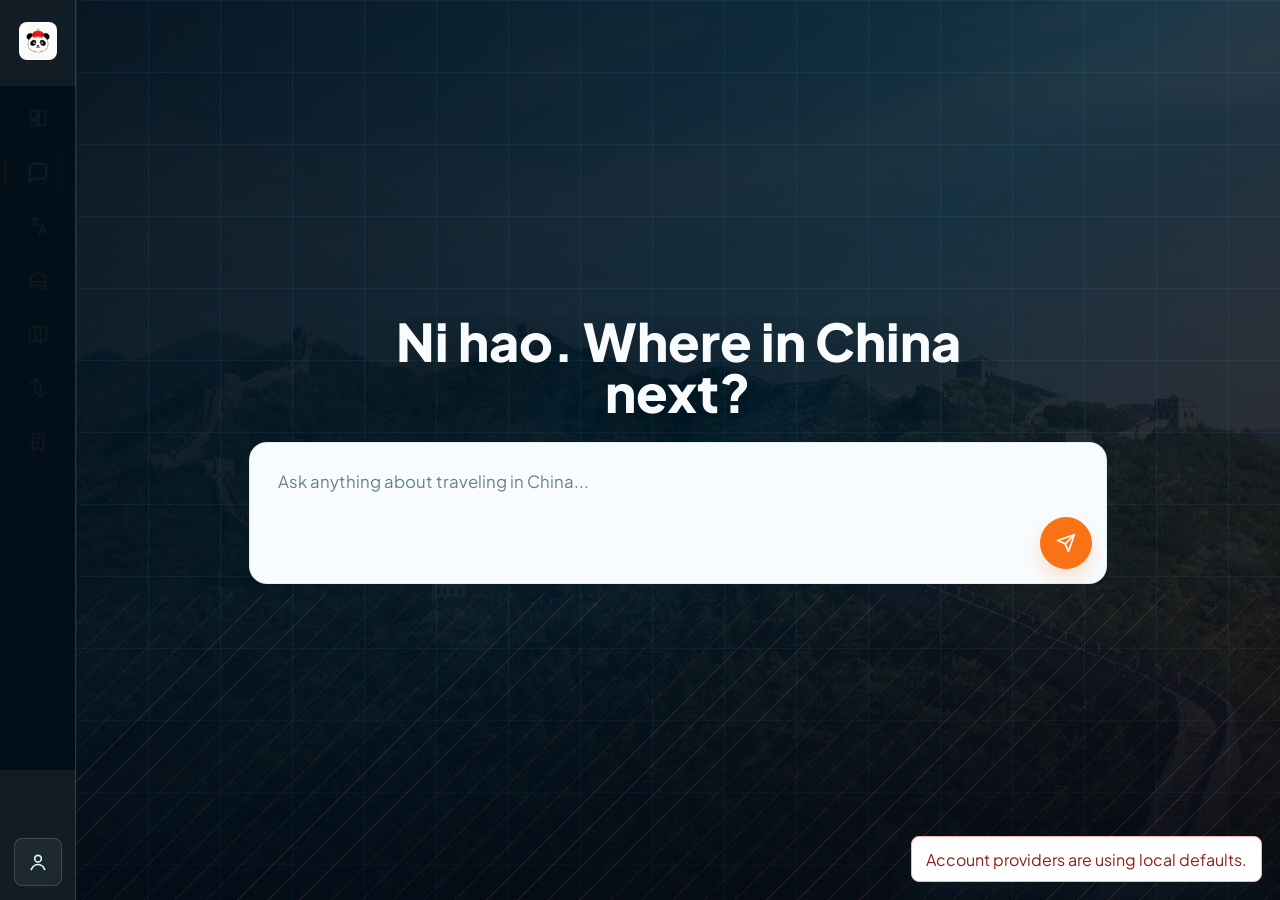
==== commit bd84ee0f: "Expand VisePanda into travel butler translation MVP" ====
--- a/web/index.html
+++ b/web/index.html
@@ -3,14 +3,14 @@
   <head>
     <meta charset="utf-8">
     <meta name="viewport" content="width=device-width, initial-scale=1">
-    <title>VisePanda | China Travel Workspace</title>
-    <meta name="description" content="Plan China travel with city intelligence, visa guidance, readiness tools, and an AI trip assistant.">
+    <title>VisePanda | China Travel Butler</title>
+    <meta name="description" content="Your all-in-one China travel butler for planning, translation, rides, meals, routes, and local travel help.">
     <meta name="theme-color" content="#0f2633">
     <link rel="preconnect" href="https://fonts.googleapis.com">
     <link rel="preconnect" href="https://fonts.gstatic.com" crossorigin>
     <link rel="stylesheet" href="https://fonts.googleapis.com/css2?family=Plus+Jakarta+Sans:wght@400;500;600;700;800&display=swap">
     <link rel="manifest" href="/web/manifest.json">
-    <link rel="stylesheet" href="/web/app.css?v=20260623-v611-responsive-qa2">
+    <link rel="stylesheet" href="/web/app.css?v=20260623-v621-travel-butler-translate">
   </head>
   <body>
     <header class="topbar">
@@ -19,21 +19,32 @@
         <span>VisePanda</span>
       </a>
       <div class="topbar__actions">
-        <button class="topbar-link" id="overviewButton" type="button" data-view="dashboard">Overview</button>
         <button class="icon-button" id="authButton" title="Account" aria-label="Account">
           <svg viewBox="0 0 24 24" aria-hidden="true"><circle cx="12" cy="8" r="4"></circle><path d="M4 21c1.7-4 4.4-6 8-6s6.3 2 8 6"></path></svg>
         </button>
       </div>
     </header>
     <nav class="nav" aria-label="Primary" role="tablist">
+      <button class="nav__item" id="tab-dashboard" data-view="dashboard" role="tab" aria-selected="false" aria-controls="panel-dashboard" title="Dashboard" aria-label="Dashboard">
+        <svg viewBox="0 0 24 24" aria-hidden="true"><path d="M4 13h7V4H4Z"></path><path d="M13 20h7V4h-7Z"></path><path d="M4 20h7v-5H4Z"></path></svg>
+        <span>Dashboard</span>
+      </button>
       <button class="nav__item is-active" id="tab-chat" data-view="chat" role="tab" aria-selected="true" aria-controls="panel-chat">
         <svg viewBox="0 0 24 24" aria-hidden="true"><path d="M21 15a4 4 0 0 1-4 4H8l-5 3V7a4 4 0 0 1 4-4h10a4 4 0 0 1 4 4Z"></path></svg>
         <span>Ask</span>
       </button>
+      <button class="nav__item" id="tab-translate" data-view="translate" role="tab" aria-selected="false" aria-controls="panel-translate">
+        <svg viewBox="0 0 24 24" aria-hidden="true"><path d="M5 5h8"></path><path d="M9 3v2"></path><path d="M4 11c3.4 0 6-2.2 6-6"></path><path d="M12 11c-1.4-.6-2.6-1.6-3.5-3"></path><path d="M13 21l4-10 4 10"></path><path d="M15 17h4"></path></svg>
+        <span>Translate</span>
+      </button>
       <button class="nav__item" id="tab-cities" data-view="cities" role="tab" aria-selected="false" aria-controls="panel-cities">
         <svg viewBox="0 0 24 24" aria-hidden="true"><path d="M4 22V8l7-4 9 4v14"></path><path d="M4 14h16"></path><path d="M8 22v-4h8v4"></path></svg>
         <span>Cities</span>
       </button>
+      <button class="nav__item" id="tab-map" data-view="map" role="tab" aria-selected="false" aria-controls="panel-map">
+        <svg viewBox="0 0 24 24" aria-hidden="true"><path d="m9 18-6 3V6l6-3 6 3 6-3v15l-6 3Z"></path><path d="M9 3v15"></path><path d="M15 6v15"></path></svg>
+        <span>Map</span>
+      </button>
       <button class="nav__item" id="tab-tools" data-view="tools" role="tab" aria-selected="false" aria-controls="panel-tools">
         <svg viewBox="0 0 24 24" aria-hidden="true"><path d="M14 7 9 2 4 7"></path><path d="M9 2v13"></path><path d="M20 17l-5 5-5-5"></path><path d="M15 22V9"></path></svg>
         <span>Tools</span>
@@ -45,11 +56,11 @@
     </nav>
 
     <main>
-      <section class="hero is-hidden" id="panel-dashboard" data-view-panel="dashboard" role="tabpanel" aria-labelledby="overviewButton" hidden>
-        <div class="hero__content">
-          <div class="hero__copy">
-            <h1>VisePanda</h1>
-            <p class="lead">A practical China travel workspace for route ideas, city context, visa readiness, tools, and saved trip drafts.</p>
+      <section class="dashboard section dashboard-drive is-hidden" id="panel-dashboard" data-view-panel="dashboard" role="tabpanel" aria-labelledby="tab-dashboard" hidden>
+        <div class="dashboard-main">
+          <div class="section__head">
+            <p class="eyebrow">Command center</p>
+            <h2>Dashboard</h2>
           </div>
           <form class="planner" id="quickPlanner">
             <label>
@@ -69,28 +80,21 @@
               Ask AI
             </button>
           </form>
-          <div class="home-snapshot" aria-label="Planning focus">
+          <div class="dashboard-grid" aria-label="Planning drive">
             <article>
-              <strong>Entry</strong>
-              <span>Visa, transit, documents</span>
+              <strong>Questions</strong>
+              <span id="questionSummary">No questions yet. Ask VisePanda to start building context.</span>
             </article>
             <article>
-              <strong>Route</strong>
-              <span>Rail logic and pacing</span>
+              <strong>Saved trips</strong>
+              <span id="dashboardTrips">No saved trips on this device yet.</span>
             </article>
             <article>
-              <strong>Local</strong>
-              <span>Payments, maps, food</span>
+              <strong>Next action</strong>
+              <span id="dashboardNext">Start with dates, route style, or entry requirements.</span>
             </article>
           </div>
-        </div>
-      </section>
-
-      <section class="dashboard section is-hidden" data-view-panel="dashboard" hidden>
-        <div>
-          <div class="section__head">
-            <h2>Overview</h2>
-          </div>
+          <div class="dashboard-list" id="recentQuestions" aria-label="Recent questions"></div>
           <div class="city-strip" id="featuredCities"></div>
         </div>
         <aside class="readiness">
@@ -111,81 +115,27 @@
               <img src="/static/img/logo-panda.jpg" alt="">
               <div>
                 <strong>VisePanda</strong>
-                <span>AI China Travel Agent</span>
+                <span>China travel AI</span>
               </div>
             </div>
             <div class="welcome-copy">
-              <h1>Ask before you plan.</h1>
-              <p>Tell me your nationality, month, total days, budget band, and what matters most. I will turn that into a practical China route, checklist, or city decision.</p>
+              <h1>Ni hao. Where in China next?</h1>
             </div>
             <div class="quick-chips" aria-label="Quick planning prompts">
-              <button type="button" data-mode="itinerary" data-depth="expert" data-prompt="Plan a first-time 7 day China route with simple rail transfers. Ask me only the missing questions first, then give a professional draft.">First trip</button>
-              <button type="button" data-mode="food" data-depth="standard" data-prompt="Compare Beijing, Shanghai, Chengdu, and Xi'an for a food-focused trip. Include dish fit, neighborhood base, pacing, and traveler tradeoffs.">Food route</button>
-              <button type="button" data-mode="entry" data-depth="expert" data-prompt="Create a visa, payment, app, and document readiness checklist for a US traveler visiting China.">Entry ready</button>
+              <button type="button" data-mode="itinerary" data-depth="expert" data-prompt="Plan a first-time 7 day China route with simple rail transfers. Ask me only the missing questions first, then give a professional draft.">Plan 7 days</button>
+              <button type="button" data-mode="entry" data-depth="expert" data-prompt="Create a visa, payment, app, and document readiness checklist for a US traveler visiting China.">Visa check</button>
+              <button type="button" data-mode="city-fit" data-depth="standard" data-prompt="Compare Beijing, Shanghai, Chengdu, Xi'an, Guilin, and Zhangjiajie for a first-time traveler. Rank them by food, culture, logistics, and trip difficulty.">Cities</button>
               <button type="button" data-mode="budget" data-depth="expert" data-prompt="Build a realistic China travel budget model for a 7 day first-time trip, with low, mid, and comfortable bands.">Budget</button>
-              <button type="button" data-mode="transit" data-depth="standard" data-prompt="Compare high-speed rail versus domestic flights for a Beijing, Xi'an, Shanghai route. Include station transfers, booking friction, delays, and comfort.">Rail vs flight</button>
-              <button type="button" data-mode="city-fit" data-depth="standard" data-prompt="Compare Beijing, Shanghai, Chengdu, Xi'an, Guilin, and Zhangjiajie for a first-time traveler. Rank them by food, culture, logistics, and trip difficulty.">Compare cities</button>
-            </div>
-          </div>
-          <div class="chat-toolbar is-hidden" aria-label="Chat settings">
-            <label>
-              Mode
-              <select id="chatMode">
-                <option value="itinerary">Itinerary strategist</option>
-                <option value="entry">Entry and visa analyst</option>
-                <option value="budget">Budget analyst</option>
-                <option value="transit">Transit planner</option>
-                <option value="food">Food and culture guide</option>
-                <option value="safety">Safety and readiness checker</option>
-                <option value="city-fit">City fit comparator</option>
-                <option value="custom">General travel consultant</option>
-              </select>
-            </label>
-            <label>
-              Model route
-              <select id="chatProvider">
-                <option value="auto">Auto route</option>
-                <option value="local-guide">Local guide</option>
-              </select>
-            </label>
-            <label>
-              Depth
-              <select id="chatDepth">
-                <option value="standard">Standard</option>
-                <option value="quick">Quick</option>
-                <option value="expert">Expert</option>
-              </select>
-            </label>
-          </div>
-          <div class="chat-prompts is-hidden" aria-label="Professional question presets">
-            <section class="preset-group">
-              <h3>Route</h3>
-              <button type="button" data-mode="itinerary" data-depth="expert" data-prompt="Create a 10 day first-time China itinerary for a US traveler. Compare Beijing-Shanghai-Xi'an against Beijing-Chengdu-Shanghai, include rail logic, daily pacing, hotel areas, and what to skip.">10 day route audit</button>
-              <button type="button" data-mode="city-fit" data-depth="standard" data-prompt="Compare Beijing, Shanghai, Chengdu, Xi'an, and Guilin for a first-time traveler who likes food, history, and comfortable transport. Rank them and explain tradeoffs.">City fit ranking</button>
-            </section>
-            <section class="preset-group">
-              <h3>Entry</h3>
-              <button type="button" data-mode="entry" data-depth="expert" data-prompt="Build a China entry readiness checklist for a US passport holder visiting for tourism. Include visa assumptions, transit questions, documents, payment setup, apps, and what must be verified before booking.">Entry checklist</button>
-              <button type="button" data-mode="safety" data-depth="standard" data-prompt="Create a pre-departure risk and backup plan for mainland China covering emergency numbers, medicine, translation, maps, payment failure, and hotel registration.">Backup plan</button>
-            </section>
-            <section class="preset-group">
-              <h3>Spend</h3>
-              <button type="button" data-mode="budget" data-depth="expert" data-prompt="Estimate a realistic 7 day China budget for two travelers across Beijing and Shanghai. Break down lodging, meals, attractions, metro, taxis, rail, and payment friction.">Budget model</button>
-              <button type="button" data-mode="transit" data-depth="standard" data-prompt="Compare high-speed rail versus domestic flights for Beijing to Xi'an to Shanghai. Include booking friction for foreigners, station or airport transfers, delays, and comfort.">Rail vs flight</button>
-            </section>
-            <section class="preset-group">
-              <h3>Local</h3>
-              <button type="button" data-mode="food" data-depth="standard" data-prompt="Plan a Chengdu food-focused day with dish names, neighborhoods, spice warnings, ordering tips, and a calmer alternative for travelers who do not handle heat well.">Food day</button>
-              <button type="button" data-mode="custom" data-depth="expert" data-prompt="Act as a China travel consultant. Interview me with the minimum questions needed to design a professional route, then explain how each answer will change the plan.">Consult me</button>
-            </section>
+            </div>
           </div>
           <p class="view-status chat-status" id="chatStatus" role="status" aria-live="polite">Ready. Start with a question or a quick prompt.</p>
           <div class="chat-log" id="chatLog" aria-live="polite"></div>
+          <div class="followup-suggestions is-hidden" id="followupSuggestions" aria-label="Follow-up suggestions"></div>
           <form class="chat-form" id="chatForm">
-            <textarea id="chatInput" rows="3" placeholder="Ask for a route, budget, visa checklist, or city comparison"></textarea>
+            <textarea id="chatInput" rows="3" placeholder="Ask anything about traveling in China..."></textarea>
             <button class="primary" type="submit">
               <svg viewBox="0 0 24 24" aria-hidden="true"><path d="M22 2 11 13"></path><path d="m22 2-7 20-4-9-9-4Z"></path></svg>
-              Send
+              <span class="send-label">Send</span>
             </button>
           </form>
         </div>
@@ -201,6 +151,63 @@
         </div>
         <p class="view-status" id="cityStatus" role="status" aria-live="polite"></p>
         <div class="city-grid" id="cityGrid"></div>
+      </section>
+
+      <section class="workspace section is-hidden" id="panel-translate" data-view-panel="translate" role="tabpanel" aria-labelledby="tab-translate" hidden>
+        <div class="section__head row">
+          <div>
+            <p class="eyebrow">On-trip butler</p>
+            <h2>Translate</h2>
+          </div>
+          <button class="secondary" id="burnTranslationHistory" type="button">
+            <svg viewBox="0 0 24 24" aria-hidden="true"><path d="M3 6h18"></path><path d="M8 6V4h8v2"></path><path d="M6 6l1 14h10l1-14"></path></svg>
+            Clear history
+          </button>
+        </div>
+        <p class="view-status" id="translateStatus" role="status" aria-live="polite"></p>
+        <div class="translate-shell">
+          <article class="voice-card">
+            <div>
+              <h3>Voice translator</h3>
+              <p class="meta">Press to use browser speech tools when available. Best for taxi, hotel, restaurant, and direction moments.</p>
+            </div>
+            <button class="primary" id="voiceTranslateButton" type="button">
+              <svg viewBox="0 0 24 24" aria-hidden="true"><path d="M12 3a3 3 0 0 0-3 3v6a3 3 0 0 0 6 0V6a3 3 0 0 0-3-3Z"></path><path d="M19 10v2a7 7 0 0 1-14 0v-2"></path><path d="M12 19v3"></path></svg>
+              Hold to speak
+            </button>
+          </article>
+          <form class="translation-card" id="translationForm">
+            <label>
+              Text translator
+              <textarea id="translationInput" rows="5" placeholder="Paste Chinese or English text..."></textarea>
+            </label>
+            <div class="translation-actions">
+              <button class="primary" type="submit">
+                <svg viewBox="0 0 24 24" aria-hidden="true"><path d="m5 12 14 0"></path><path d="m13 6 6 6-6 6"></path></svg>
+                Translate
+              </button>
+              <button class="secondary" id="swapTranslationDirection" type="button">Swap direction</button>
+            </div>
+            <output class="translation-output" id="translationOutput">Translation will appear here.</output>
+          </form>
+          <div class="phrase-library" id="phraseLibrary" aria-label="Travel phrase library"></div>
+          <div class="translation-history" id="translationHistory" aria-label="Recent translations"></div>
+        </div>
+      </section>
+
+      <section class="workspace section is-hidden" id="panel-map" data-view-panel="map" role="tabpanel" aria-labelledby="tab-map" hidden>
+        <div class="section__head row">
+          <div>
+            <p class="eyebrow">Routes</p>
+            <h2>Map Intelligence</h2>
+          </div>
+          <button class="secondary" id="mapAskButton" type="button">
+            <svg viewBox="0 0 24 24" aria-hidden="true"><path d="M21 15a4 4 0 0 1-4 4H8l-5 3V7a4 4 0 0 1 4-4h10a4 4 0 0 1 4 4Z"></path></svg>
+            Ask about a route
+          </button>
+        </div>
+        <p class="view-status" id="mapStatus" role="status" aria-live="polite"></p>
+        <div class="map-board" id="mapBoard" aria-label="China route map intelligence"></div>
       </section>
 
       <section class="workspace section is-hidden" id="panel-tools" data-view-panel="tools" role="tabpanel" aria-labelledby="tab-tools">
@@ -290,6 +297,6 @@
       <article class="message"><span class="message__author"></span><p class="message__body"></p></article>
     </template>
 
-    <script src="/web/app.js?v=20260623-v611-responsive-qa2" defer></script>
+    <script src="/web/app.js?v=20260623-v621-travel-butler-translate" defer></script>
   </body>
 </html>
--- a/web/app.css
+++ b/web/app.css
@@ -202,6 +202,34 @@
   content: "";
 }
 
+.nav__item[data-view="dashboard"] {
+  color: #0f766e;
+}
+
+.nav__item[data-view="chat"] {
+  color: #075985;
+}
+
+.nav__item[data-view="translate"] {
+  color: #0d9488;
+}
+
+.nav__item[data-view="cities"] {
+  color: #b45309;
+}
+
+.nav__item[data-view="map"] {
+  color: #047857;
+}
+
+.nav__item[data-view="tools"] {
+  color: #7c3aed;
+}
+
+.nav__item[data-view="trips"] {
+  color: #be123c;
+}
+
 .icon-button {
   display: inline-grid;
   place-items: center;
@@ -312,13 +340,15 @@
   line-height: 1.7;
 }
 
-.home-snapshot {
+.home-snapshot,
+.dashboard-grid {
   display: grid;
   grid-template-columns: repeat(3, minmax(0, 1fr));
   gap: 10px;
 }
 
-.home-snapshot article {
+.home-snapshot article,
+.dashboard-grid article {
   display: grid;
   gap: 4px;
   min-height: 78px;
@@ -329,18 +359,50 @@
   box-shadow: var(--shadow-soft);
 }
 
-.home-snapshot strong {
+.home-snapshot strong,
+.dashboard-grid strong {
   color: var(--brand-strong);
 }
 
-.home-snapshot span {
+.home-snapshot span,
+.dashboard-grid span {
   color: var(--text-muted);
   font-size: 0.83rem;
   line-height: 1.35;
 }
 
+.dashboard-drive {
+  align-items: start;
+}
+
+.dashboard-main {
+  display: grid;
+  gap: 18px;
+}
+
+.dashboard-list {
+  display: grid;
+  gap: 10px;
+}
+
+.question-card {
+  min-height: 50px;
+  border: 1px solid var(--line);
+  border-radius: var(--radius);
+  padding: 12px 14px;
+  background: var(--surface);
+  color: var(--text);
+  font-weight: 800;
+  line-height: 1.35;
+  text-align: left;
+}
+
+.question-card:hover {
+  border-color: var(--brand);
+  background: var(--surface-tint);
+}
+
 .prompt-rail,
-.chat-prompts,
 .quick-chips {
   display: flex;
   flex-wrap: wrap;
@@ -348,7 +410,6 @@
 }
 
 .prompt-rail button,
-.chat-prompts button,
 .quick-chips button {
   min-height: 38px;
   border: 1px solid #cfe0e5;
@@ -360,7 +421,6 @@
 }
 
 .prompt-rail button:hover,
-.chat-prompts button:hover,
 .quick-chips button:hover {
   border-color: var(--sky);
   background: #e4f3f6;
@@ -480,7 +540,7 @@
   padding-block: clamp(22px, 4vw, 42px);
   overflow: hidden;
   background:
-    linear-gradient(135deg, rgba(7, 38, 51, 0.92), rgba(7, 89, 133, 0.82)),
+    linear-gradient(135deg, rgba(3, 14, 24, 0.94), rgba(5, 36, 52, 0.86) 52%, rgba(58, 18, 12, 0.76)),
     url("/static/img/great-wall.jpg") center / cover;
 }
 
@@ -488,9 +548,22 @@
   position: absolute;
   inset: 0;
   background:
-    radial-gradient(circle at 16% 18%, rgba(56, 189, 248, 0.22), transparent 24rem),
-    linear-gradient(180deg, rgba(15, 38, 51, 0.16), rgba(15, 38, 51, 0.72));
+    linear-gradient(90deg, rgba(125, 211, 252, 0.08) 1px, transparent 1px),
+    linear-gradient(180deg, rgba(125, 211, 252, 0.06) 1px, transparent 1px),
+    linear-gradient(180deg, rgba(3, 14, 24, 0.12), rgba(3, 14, 24, 0.72));
+  background-size: 72px 72px, 72px 72px, auto;
   content: "";
+}
+
+.chat-hero::after {
+  position: absolute;
+  inset: auto 0 0;
+  height: 34%;
+  background:
+    repeating-linear-gradient(135deg, rgba(248, 113, 113, 0.12) 0 1px, transparent 1px 22px),
+    linear-gradient(180deg, transparent, rgba(2, 8, 18, 0.62));
+  content: "";
+  pointer-events: none;
 }
 
 .chat-hero > * {
@@ -721,13 +794,23 @@
   width: min(920px, 100%);
   margin: 0 auto;
   display: grid;
-  grid-template-rows: auto auto auto auto minmax(0, 1fr) auto;
+  grid-template-rows: auto auto minmax(0, 1fr) auto auto;
   min-height: min(680px, calc(100dvh - 176px));
   overflow: hidden;
   border-color: rgba(219, 238, 245, 0.32);
   background: rgba(255, 255, 255, 0.94);
   box-shadow: 0 24px 70px rgba(2, 18, 28, 0.32);
   backdrop-filter: blur(20px);
+}
+
+.chat-hero:not(.has-started) .chat-shell {
+  width: min(860px, calc(100vw - 36px));
+  grid-template-rows: auto auto;
+  min-height: auto;
+  border-color: transparent;
+  background: transparent;
+  box-shadow: none;
+  backdrop-filter: none;
 }
 
 .chat-welcome {
@@ -741,6 +824,17 @@
     linear-gradient(180deg, #ffffff 0%, #f3faff 100%);
 }
 
+.chat-hero:not(.has-started) .chat-welcome {
+  gap: 0;
+  padding: 0 24px 24px;
+  background: transparent;
+}
+
+.chat-hero:not(.has-started) .agent-mark,
+.chat-hero:not(.has-started) .quick-chips {
+  display: none;
+}
+
 .agent-mark {
   display: inline-flex;
   align-items: center;
@@ -766,12 +860,20 @@
   font-size: 1.05rem;
 }
 
+.chat-hero:not(.has-started) .agent-mark strong {
+  color: #f8fcff;
+}
+
 .agent-mark span {
   color: var(--text-muted);
   font-size: 0.86rem;
   font-weight: 800;
 }
 
+.chat-hero:not(.has-started) .agent-mark span {
+  color: #a9d8e8;
+}
+
 .welcome-copy {
   max-width: 620px;
 }
@@ -780,6 +882,15 @@
   margin-bottom: 12px;
   font-size: clamp(2.1rem, 3.6rem, 4.2rem);
   line-height: 0.98;
+}
+
+.chat-hero:not(.has-started) .welcome-copy h1 {
+  margin: 0;
+  color: #f8fcff;
+  font-size: 3.25rem;
+  font-weight: 800;
+  letter-spacing: 0;
+  text-shadow: 0 18px 46px rgba(0, 0, 0, 0.42);
 }
 
 .welcome-copy p {
@@ -794,44 +905,26 @@
   max-width: 680px;
 }
 
+.chat-hero:not(.has-started) .quick-chips {
+  max-width: 620px;
+  gap: 8px;
+}
+
 .quick-chips button {
   background: #fff;
   box-shadow: 0 6px 14px rgba(7, 89, 133, 0.08);
 }
 
-.chat-toolbar {
-  display: grid;
-  grid-template-columns: minmax(180px, 1.1fr) minmax(170px, 0.9fr) minmax(130px, 0.6fr);
-  gap: 12px;
-  padding: 16px;
-  border-bottom: 1px solid var(--line);
-  background: linear-gradient(180deg, #ffffff 0%, #f7fcff 100%);
-}
-
-.chat-prompts {
-  display: grid;
-  grid-template-columns: repeat(4, minmax(180px, 1fr));
-  gap: 12px;
-  padding: 14px 16px;
-  border-bottom: 1px solid var(--line);
-  background: #eef8fc;
+.chat-hero:not(.has-started) .quick-chips button {
+  border-color: rgba(180, 220, 232, 0.32);
+  background: rgba(255, 255, 255, 0.09);
+  color: #dff7ff;
+  box-shadow: none;
+  backdrop-filter: blur(12px);
 }
 
 .fade-in {
   animation: fadeSlideIn 320ms ease-out both;
-}
-
-.preset-group {
-  display: grid;
-  align-content: start;
-  gap: 8px;
-}
-
-.preset-group h3 {
-  margin: 0;
-  color: var(--text-muted);
-  font-size: 0.78rem;
-  text-transform: uppercase;
 }
 
 .chat-status {
@@ -842,6 +935,10 @@
   padding: 0 16px;
   border-bottom: 1px solid var(--line);
   background: var(--bg-elevated);
+}
+
+.chat-status:empty {
+  display: none;
 }
 
 .chat-log {
@@ -865,6 +962,10 @@
   min-height: auto;
 }
 
+.chat-hero:not(.has-started) .chat-status {
+  display: none;
+}
+
 .message {
   max-width: min(760px, 92%);
   border: 1px solid var(--line);
@@ -894,6 +995,30 @@
   white-space: pre-wrap;
 }
 
+.followup-suggestions {
+  display: flex;
+  flex-wrap: wrap;
+  gap: 10px;
+  padding: 0 16px 14px;
+  background: var(--soft);
+}
+
+.followup-button {
+  min-height: 38px;
+  border: 1px solid var(--border);
+  border-radius: 999px;
+  padding: 0 13px;
+  background: var(--surface);
+  color: var(--brand-strong);
+  font-size: 0.86rem;
+  font-weight: 800;
+}
+
+.followup-button:hover {
+  border-color: var(--brand);
+  background: var(--surface-tint);
+}
+
 .chat-form {
   display: grid;
   grid-template-columns: 1fr auto;
@@ -903,6 +1028,48 @@
   background: var(--surface);
 }
 
+.chat-hero:not(.has-started) .chat-form {
+  align-items: end;
+  gap: 12px;
+  margin: 0;
+  border: 1px solid rgba(204, 231, 241, 0.58);
+  border-radius: 18px;
+  padding: 14px;
+  background: #f8fcff;
+  box-shadow: 0 22px 56px rgba(0, 0, 0, 0.32);
+}
+
+.chat-hero:not(.has-started) .chat-form textarea {
+  min-height: 112px;
+  border: 0;
+  background: transparent;
+  color: #0f2633;
+  font-size: 1.05rem;
+  resize: none;
+  box-shadow: none;
+}
+
+.chat-hero:not(.has-started) .chat-form textarea::placeholder {
+  color: #668091;
+}
+
+.chat-hero:not(.has-started) .chat-form .primary {
+  width: 52px;
+  min-width: 52px;
+  min-height: 52px;
+  border-radius: 50%;
+  padding: 0;
+}
+
+.chat-hero:not(.has-started) .send-label {
+  position: absolute;
+  width: 1px;
+  height: 1px;
+  overflow: hidden;
+  clip: rect(0, 0, 0, 0);
+  white-space: nowrap;
+}
+
 .chat-form textarea:disabled {
   background: #eef5f8;
   color: var(--text-muted);
@@ -910,6 +1077,138 @@
 
 .tool-grid {
   grid-template-columns: repeat(auto-fill, minmax(220px, 1fr));
+}
+
+.map-board {
+  display: grid;
+  grid-template-columns: minmax(280px, 1.2fr) repeat(2, minmax(220px, 1fr));
+  gap: 16px;
+}
+
+.map-canvas,
+.map-card {
+  border: 1px solid var(--line);
+  border-radius: var(--radius);
+  background: var(--surface);
+  box-shadow: var(--shadow-soft);
+}
+
+.map-canvas {
+  grid-row: span 2;
+  min-height: 360px;
+  display: grid;
+  align-content: center;
+  gap: 14px;
+  padding: 24px;
+  background:
+    linear-gradient(90deg, rgba(14, 165, 233, 0.08) 1px, transparent 1px),
+    linear-gradient(180deg, rgba(14, 165, 233, 0.08) 1px, transparent 1px),
+    radial-gradient(circle at 30% 30%, rgba(249, 115, 22, 0.14), transparent 10rem),
+    var(--surface);
+  background-size: 46px 46px, 46px 46px, auto, auto;
+}
+
+.map-pin {
+  width: max-content;
+  border: 1px solid rgba(249, 115, 22, 0.32);
+  border-radius: 999px;
+  padding: 7px 11px;
+  background: #fff5ef;
+  color: var(--accent-strong);
+  font-size: 0.82rem;
+  font-weight: 800;
+}
+
+.map-pin:nth-child(even) {
+  justify-self: end;
+}
+
+.map-card {
+  padding: 18px;
+}
+
+.translate-shell {
+  display: grid;
+  grid-template-columns: minmax(280px, 0.9fr) minmax(320px, 1.2fr);
+  gap: 16px;
+}
+
+.voice-card,
+.translation-card,
+.phrase-library,
+.translation-history {
+  border: 1px solid var(--line);
+  border-radius: var(--radius);
+  background: var(--surface);
+  box-shadow: var(--shadow-soft);
+}
+
+.voice-card {
+  display: grid;
+  gap: 16px;
+  align-content: start;
+  padding: 18px;
+}
+
+.translation-card {
+  display: grid;
+  gap: 14px;
+  padding: 18px;
+}
+
+.translation-actions {
+  display: flex;
+  flex-wrap: wrap;
+  gap: 10px;
+}
+
+.translation-output {
+  display: block;
+  min-height: 82px;
+  border: 1px solid var(--border);
+  border-radius: var(--radius);
+  padding: 14px;
+  background: var(--surface-soft);
+  color: var(--text);
+  line-height: 1.6;
+}
+
+.phrase-library,
+.translation-history {
+  display: grid;
+  grid-column: 1 / -1;
+  grid-template-columns: repeat(auto-fill, minmax(210px, 1fr));
+  gap: 10px;
+  padding: 14px;
+}
+
+.phrase-card,
+.history-card {
+  display: grid;
+  gap: 6px;
+  min-height: 110px;
+  border: 1px solid var(--border);
+  border-radius: var(--radius);
+  padding: 12px;
+  background: var(--surface);
+  color: var(--text);
+  text-align: left;
+}
+
+.phrase-card:hover {
+  border-color: var(--brand);
+  background: var(--surface-tint);
+}
+
+.phrase-card span,
+.history-card span {
+  color: var(--text-muted);
+  line-height: 1.45;
+}
+
+.phrase-card small {
+  color: var(--text-subtle);
+  font-weight: 800;
 }
 
 .tool-card {
@@ -1041,6 +1340,155 @@
 
   .city-grid {
     grid-template-columns: repeat(auto-fill, minmax(220px, 1fr));
+  }
+}
+
+@media (min-width: 761px) {
+  body {
+    padding-left: 76px;
+  }
+
+  .topbar {
+    position: fixed;
+    top: 0;
+    bottom: 0;
+    left: 0;
+    z-index: 31;
+    display: flex;
+    flex-direction: column;
+    justify-content: flex-start;
+    width: 76px;
+    min-height: 100dvh;
+    padding: 14px 10px;
+    border-right: 1px solid rgba(180, 220, 232, 0.18);
+    border-bottom: 0;
+    background: rgba(3, 14, 24, 0.94);
+    backdrop-filter: none;
+  }
+
+  .brand {
+    justify-content: center;
+    width: 54px;
+    height: 54px;
+  }
+
+  .brand span,
+  .nav__item span,
+  .topbar-link span {
+    position: absolute;
+    width: 1px;
+    height: 1px;
+    overflow: hidden;
+    clip: rect(0, 0, 0, 0);
+    white-space: nowrap;
+  }
+
+  .brand img {
+    width: 38px;
+    height: 38px;
+  }
+
+  .topbar__actions {
+    flex-direction: column;
+    gap: 10px;
+    margin-top: auto;
+  }
+
+  .topbar-link,
+  .icon-button {
+    width: 48px;
+    height: 48px;
+    min-height: 48px;
+    border-color: rgba(180, 220, 232, 0.2);
+    background: rgba(255, 255, 255, 0.05);
+    color: #dff7ff;
+  }
+
+  .topbar-link {
+    display: inline-grid;
+    place-items: center;
+    padding: 0;
+  }
+
+  .nav {
+    position: fixed;
+    top: 86px;
+    bottom: 130px;
+    left: 0;
+    z-index: 30;
+    flex-direction: column;
+    align-items: center;
+    justify-content: flex-start;
+    width: 76px;
+    min-height: 0;
+    padding: 8px 10px;
+    border-right: 1px solid rgba(180, 220, 232, 0.18);
+    border-bottom: 0;
+    background: rgba(3, 14, 24, 0.94);
+    backdrop-filter: none;
+  }
+
+  .nav__item {
+    width: 48px;
+    min-width: 48px;
+    min-height: 48px;
+    padding: 0;
+    color: #a9d8e8;
+  }
+
+  .nav__item[data-view="dashboard"] {
+    color: #5eead4;
+  }
+
+  .nav__item[data-view="chat"] {
+    color: #7dd3fc;
+  }
+
+  .nav__item[data-view="translate"] {
+    color: #5eead4;
+  }
+
+  .nav__item[data-view="cities"] {
+    color: #fdba74;
+  }
+
+  .nav__item[data-view="map"] {
+    color: #86efac;
+  }
+
+  .nav__item[data-view="tools"] {
+    color: #c4b5fd;
+  }
+
+  .nav__item[data-view="trips"] {
+    color: #fda4af;
+  }
+
+  .nav__item svg,
+  .topbar-link svg {
+    width: 22px;
+    height: 22px;
+  }
+
+  .nav__item.is-active {
+    background: rgba(14, 165, 233, 0.18);
+    color: #f8fcff;
+    box-shadow: inset 0 0 0 1px rgba(125, 211, 252, 0.28);
+  }
+
+  .nav__item.is-active::after {
+    top: 12px;
+    right: auto;
+    bottom: 12px;
+    left: -10px;
+    width: 3px;
+    height: auto;
+    background: var(--accent);
+  }
+
+  .chat-hero {
+    min-height: 100dvh;
+    padding: 64px 32px;
   }
 }
 
@@ -1086,7 +1534,6 @@
 
   .chat-shell,
   .chat-welcome,
-  .chat-toolbar,
   .chat-status,
   .chat-form,
   .city-card,
@@ -1184,9 +1631,9 @@
     left: 12px;
     z-index: 30;
     display: grid;
-    grid-template-columns: repeat(4, minmax(0, 1fr));
+    grid-template-columns: repeat(7, minmax(0, 1fr));
     gap: 2px;
-    min-height: 72px;
+    min-height: 60px;
     padding: 6px;
     overflow: visible;
     border: 1px solid rgba(185, 213, 221, 0.92);
@@ -1200,9 +1647,18 @@
     flex-direction: column;
     gap: 3px;
     min-width: 0;
-    min-height: 60px;
+    min-height: 48px;
     border-radius: var(--radius);
     font-size: 0.72rem;
+  }
+
+  .nav__item span {
+    position: absolute;
+    width: 1px;
+    height: 1px;
+    overflow: hidden;
+    clip: rect(0, 0, 0, 0);
+    white-space: nowrap;
   }
 
   .nav__item svg {
@@ -1275,7 +1731,6 @@
   }
 
   .prompt-rail,
-  .chat-prompts,
   .quick-chips {
     display: flex;
     flex-wrap: nowrap;
@@ -1288,14 +1743,11 @@
   }
 
   .prompt-rail::-webkit-scrollbar,
-  .chat-toolbar::-webkit-scrollbar,
-  .chat-prompts::-webkit-scrollbar,
   .quick-chips::-webkit-scrollbar {
     display: none;
   }
 
   .prompt-rail button,
-  .chat-prompts button,
   .quick-chips button {
     flex: 0 0 auto;
     min-height: 38px;
@@ -1320,6 +1772,10 @@
 
   .welcome-copy h1 {
     font-size: 2.15rem;
+  }
+
+  .chat-hero:not(.has-started) .welcome-copy h1 {
+    font-size: 2.35rem;
   }
 
   .welcome-copy p {
@@ -1344,48 +1800,6 @@
     min-width: 132px;
   }
 
-  .chat-toolbar {
-    display: flex;
-    grid-template-columns: none;
-    align-items: stretch;
-    gap: 8px;
-    margin-right: -14px;
-    margin-left: -14px;
-    padding: 10px 14px;
-    overflow-x: auto;
-    scrollbar-width: none;
-  }
-
-  .chat-toolbar label {
-    flex: 0 0 72%;
-    min-width: 178px;
-    gap: 5px;
-    font-size: 0.76rem;
-    scroll-snap-align: start;
-  }
-
-  .chat-toolbar label:first-child {
-    grid-column: auto;
-  }
-
-  .chat-toolbar select {
-    height: 40px;
-    padding: 0 10px;
-  }
-
-  .preset-group {
-    flex: 0 0 78%;
-  }
-
-  .preset-group button {
-    width: 100%;
-    justify-content: flex-start;
-    min-height: 34px;
-    padding: 8px 10px;
-    white-space: normal;
-    text-align: left;
-  }
-
   .planner {
     grid-template-columns: 1fr;
     gap: 10px;
@@ -1402,17 +1816,20 @@
     width: 100%;
   }
 
-  .home-snapshot {
+  .home-snapshot,
+  .dashboard-grid {
     grid-template-columns: repeat(3, minmax(0, 1fr));
     gap: 8px;
   }
 
-  .home-snapshot article {
+  .home-snapshot article,
+  .dashboard-grid article {
     min-height: 68px;
     padding: 10px;
   }
 
-  .home-snapshot span {
+  .home-snapshot span,
+  .dashboard-grid span {
     font-size: 0.74rem;
   }
 
@@ -1454,7 +1871,11 @@
 
   .city-grid,
   .tool-grid,
-  .trip-list {
+  .trip-list,
+  .map-board,
+  .translate-shell,
+  .phrase-library,
+  .translation-history {
     grid-template-columns: 1fr;
   }
 
@@ -1535,6 +1956,17 @@
   body[data-view="chat"] .chat-form {
     min-height: 148px;
     position: static;
+  }
+
+  body[data-view="chat"] .chat-hero:not(.has-started) .chat-shell {
+    height: auto;
+    min-height: auto;
+    overflow: visible;
+  }
+
+  body[data-view="chat"] .chat-hero:not(.has-started) .chat-form {
+    grid-template-columns: 1fr auto;
+    min-height: auto;
   }
 
   body[data-view="chat"].is-chat-composing .nav {
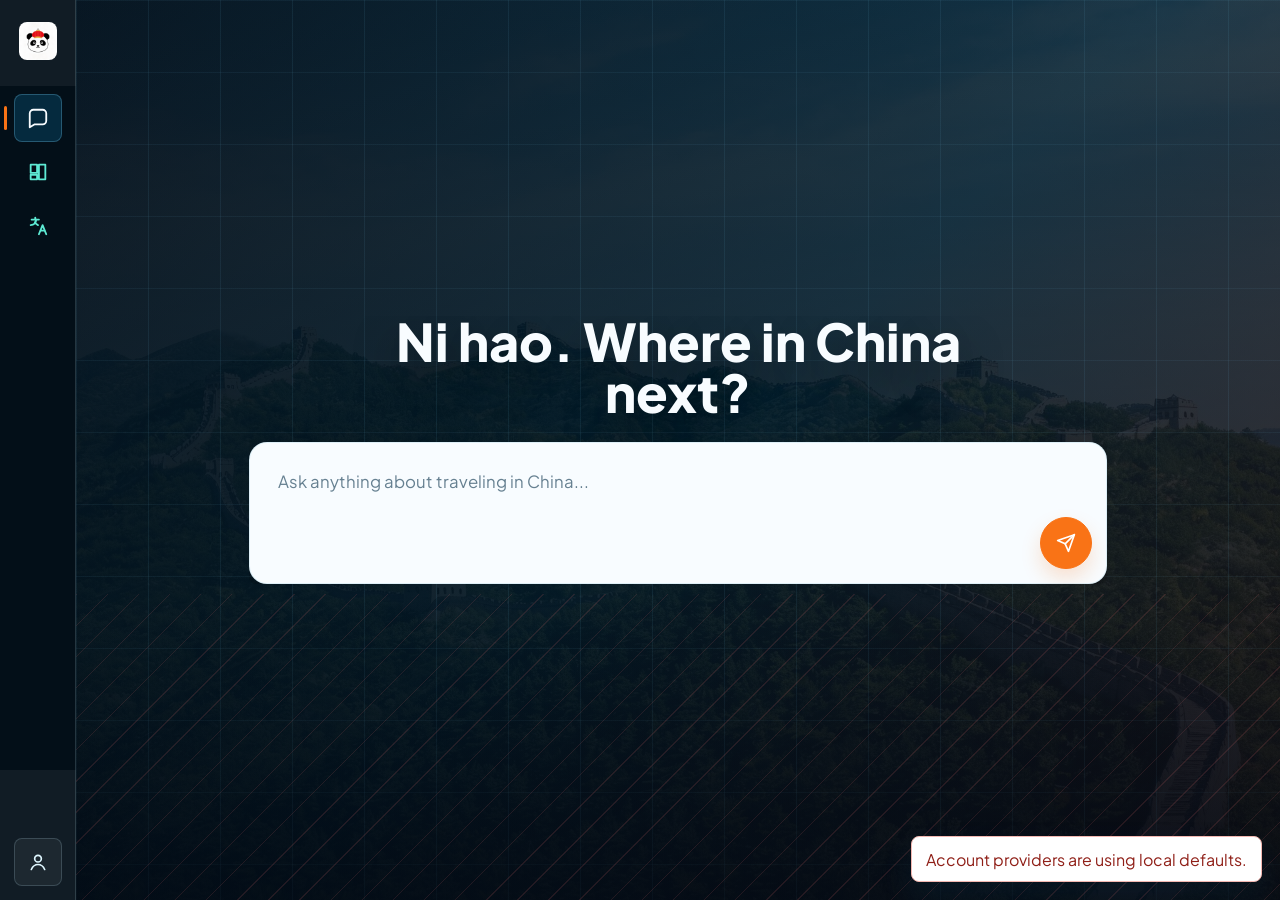
==== commit 80a088e8: "Fix bugs from optimization report and the desktop nav click bug - Fix unguarded int() crash in visa." ====
--- a/web/index.html
+++ b/web/index.html
@@ -25,33 +25,17 @@
       </div>
     </header>
     <nav class="nav" aria-label="Primary" role="tablist">
+      <button class="nav__item is-active" id="tab-chatbot" data-view="chat" role="tab" aria-selected="true" aria-controls="panel-chat" title="Chatbot" aria-label="Chatbot">
+        <svg viewBox="0 0 24 24" aria-hidden="true"><path d="M21 15a4 4 0 0 1-4 4H8l-5 3V7a4 4 0 0 1 4-4h10a4 4 0 0 1 4 4Z"></path></svg>
+        <span>Chatbot</span>
+      </button>
       <button class="nav__item" id="tab-dashboard" data-view="dashboard" role="tab" aria-selected="false" aria-controls="panel-dashboard" title="Dashboard" aria-label="Dashboard">
         <svg viewBox="0 0 24 24" aria-hidden="true"><path d="M4 13h7V4H4Z"></path><path d="M13 20h7V4h-7Z"></path><path d="M4 20h7v-5H4Z"></path></svg>
         <span>Dashboard</span>
       </button>
-      <button class="nav__item is-active" id="tab-chat" data-view="chat" role="tab" aria-selected="true" aria-controls="panel-chat">
-        <svg viewBox="0 0 24 24" aria-hidden="true"><path d="M21 15a4 4 0 0 1-4 4H8l-5 3V7a4 4 0 0 1 4-4h10a4 4 0 0 1 4 4Z"></path></svg>
-        <span>Ask</span>
-      </button>
       <button class="nav__item" id="tab-translate" data-view="translate" role="tab" aria-selected="false" aria-controls="panel-translate">
         <svg viewBox="0 0 24 24" aria-hidden="true"><path d="M5 5h8"></path><path d="M9 3v2"></path><path d="M4 11c3.4 0 6-2.2 6-6"></path><path d="M12 11c-1.4-.6-2.6-1.6-3.5-3"></path><path d="M13 21l4-10 4 10"></path><path d="M15 17h4"></path></svg>
-        <span>Translate</span>
-      </button>
-      <button class="nav__item" id="tab-cities" data-view="cities" role="tab" aria-selected="false" aria-controls="panel-cities">
-        <svg viewBox="0 0 24 24" aria-hidden="true"><path d="M4 22V8l7-4 9 4v14"></path><path d="M4 14h16"></path><path d="M8 22v-4h8v4"></path></svg>
-        <span>Cities</span>
-      </button>
-      <button class="nav__item" id="tab-map" data-view="map" role="tab" aria-selected="false" aria-controls="panel-map">
-        <svg viewBox="0 0 24 24" aria-hidden="true"><path d="m9 18-6 3V6l6-3 6 3 6-3v15l-6 3Z"></path><path d="M9 3v15"></path><path d="M15 6v15"></path></svg>
-        <span>Map</span>
-      </button>
-      <button class="nav__item" id="tab-tools" data-view="tools" role="tab" aria-selected="false" aria-controls="panel-tools">
-        <svg viewBox="0 0 24 24" aria-hidden="true"><path d="M14 7 9 2 4 7"></path><path d="M9 2v13"></path><path d="M20 17l-5 5-5-5"></path><path d="M15 22V9"></path></svg>
-        <span>Tools</span>
-      </button>
-      <button class="nav__item" id="tab-trips" data-view="trips" role="tab" aria-selected="false" aria-controls="panel-trips">
-        <svg viewBox="0 0 24 24" aria-hidden="true"><path d="M6 3h12v18l-6-3-6 3Z"></path><path d="M9 8h6"></path><path d="M9 12h4"></path></svg>
-        <span>Trips</span>
+        <span>Translation</span>
       </button>
     </nav>
 
@@ -59,8 +43,12 @@
       <section class="dashboard section dashboard-drive is-hidden" id="panel-dashboard" data-view-panel="dashboard" role="tabpanel" aria-labelledby="tab-dashboard" hidden>
         <div class="dashboard-main">
           <div class="section__head">
-            <p class="eyebrow">Command center</p>
-            <h2>Dashboard</h2>
+            <p class="eyebrow">Superdrive</p>
+            <h2>China trip command center</h2>
+          </div>
+          <div class="weather-strip">
+            <span>Shanghai · 28°C · Cloudy</span>
+            <span id="dashboardLocation">Location-aware travel cards are ready.</span>
           </div>
           <form class="planner" id="quickPlanner">
             <label>
@@ -80,6 +68,20 @@
               Ask AI
             </button>
           </form>
+          <div class="dashboard-actions" aria-label="Quick actions">
+            <button class="dashboard-action" id="dashboardHotelsButton" type="button">
+              <strong>Hotels</strong>
+              <span>Foreigner-ready stays</span>
+            </button>
+            <button class="dashboard-action" id="dashboardMapButton" type="button">
+              <strong>Map</strong>
+              <span>Nearby POI and routes</span>
+            </button>
+            <button class="dashboard-action" id="dashboardDealsButton" type="button">
+              <strong>Deals</strong>
+              <span>Food and local vouchers</span>
+            </button>
+          </div>
           <div class="dashboard-grid" aria-label="Planning drive">
             <article>
               <strong>Questions</strong>
@@ -95,7 +97,59 @@
             </article>
           </div>
           <div class="dashboard-list" id="recentQuestions" aria-label="Recent questions"></div>
-          <div class="city-strip" id="featuredCities"></div>
+          <section class="dashboard-module">
+            <div class="module-head">
+              <h3>Hotels</h3>
+              <span>Accepts foreign guests · English service · card support</span>
+            </div>
+            <div class="mini-card-grid" id="dashboardHotels"></div>
+          </section>
+          <section class="dashboard-module">
+            <div class="module-head">
+              <h3>Map and nearby POI</h3>
+              <span>Backed by a server-side map proxy interface</span>
+            </div>
+            <div class="dashboard-map" id="dashboardMap"></div>
+          </section>
+          <section class="dashboard-module">
+            <div class="module-head">
+              <h3>Deals</h3>
+              <span>Meituan and Dianping style guidance for visitors</span>
+            </div>
+            <div class="mini-card-grid" id="dashboardDeals"></div>
+          </section>
+          <section class="dashboard-module">
+            <div class="module-head">
+              <h3>Recommended cities</h3>
+              <span>High-signal destinations for first-time and repeat visitors</span>
+            </div>
+            <div class="city-strip" id="featuredCities"></div>
+            <div class="mini-card-grid" id="dashboardCities"></div>
+          </section>
+          <section class="dashboard-module">
+            <div class="module-head">
+              <h3>Travel tools</h3>
+              <span>Visa · payment · connectivity · packing</span>
+            </div>
+            <div class="mini-card-grid" id="dashboardTools"></div>
+          </section>
+          <section class="dashboard-module">
+            <div class="module-head">
+              <div>
+                <h3>My trips</h3>
+                <span>Drafts saved on this device or synced after sign-in</span>
+              </div>
+              <button class="secondary" id="refreshTrips" type="button">Refresh</button>
+            </div>
+            <form class="trip-form" id="tripForm">
+              <input name="title" type="text" placeholder="Trip title" required>
+              <input name="destination" type="text" placeholder="Destination">
+              <input name="startDate" type="date">
+              <input name="endDate" type="date">
+              <button class="primary" type="submit">Save trip</button>
+            </form>
+            <div class="mini-card-grid" id="dashboardTripsList"></div>
+          </section>
         </div>
         <aside class="readiness">
           <h2>Readiness</h2>
@@ -108,7 +162,7 @@
         </aside>
       </section>
 
-      <section class="workspace section chat-hero" id="panel-chat" data-view-panel="chat" role="tabpanel" aria-labelledby="tab-chat">
+      <section class="workspace section chat-hero" id="panel-chat" data-view-panel="chat" role="tabpanel" aria-labelledby="tab-chatbot">
         <div class="chat-shell">
           <div class="chat-welcome" id="chatWelcome">
             <div class="agent-mark">
@@ -128,6 +182,7 @@
               <button type="button" data-mode="budget" data-depth="expert" data-prompt="Build a realistic China travel budget model for a 7 day first-time trip, with low, mid, and comfortable bands.">Budget</button>
             </div>
           </div>
+          <p class="llm-status" id="llmStatus" role="status" aria-live="polite">Checking DeepSeek connection...</p>
           <p class="view-status chat-status" id="chatStatus" role="status" aria-live="polite">Ready. Start with a question or a quick prompt.</p>
           <div class="chat-log" id="chatLog" aria-live="polite"></div>
           <div class="followup-suggestions is-hidden" id="followupSuggestions" aria-label="Follow-up suggestions"></div>
@@ -139,18 +194,6 @@
             </button>
           </form>
         </div>
-      </section>
-
-      <section class="workspace section is-hidden" id="panel-cities" data-view-panel="cities" role="tabpanel" aria-labelledby="tab-cities">
-        <div class="section__head row">
-          <div>
-            <p class="eyebrow">Destinations</p>
-            <h2>City Explorer</h2>
-          </div>
-          <input class="search" id="citySearch" type="search" placeholder="Search city, region, highlight" aria-label="Search cities">
-        </div>
-        <p class="view-status" id="cityStatus" role="status" aria-live="polite"></p>
-        <div class="city-grid" id="cityGrid"></div>
       </section>
 
       <section class="workspace section is-hidden" id="panel-translate" data-view-panel="translate" role="tabpanel" aria-labelledby="tab-translate" hidden>
@@ -195,55 +238,6 @@
         </div>
       </section>
 
-      <section class="workspace section is-hidden" id="panel-map" data-view-panel="map" role="tabpanel" aria-labelledby="tab-map" hidden>
-        <div class="section__head row">
-          <div>
-            <p class="eyebrow">Routes</p>
-            <h2>Map Intelligence</h2>
-          </div>
-          <button class="secondary" id="mapAskButton" type="button">
-            <svg viewBox="0 0 24 24" aria-hidden="true"><path d="M21 15a4 4 0 0 1-4 4H8l-5 3V7a4 4 0 0 1 4-4h10a4 4 0 0 1 4 4Z"></path></svg>
-            Ask about a route
-          </button>
-        </div>
-        <p class="view-status" id="mapStatus" role="status" aria-live="polite"></p>
-        <div class="map-board" id="mapBoard" aria-label="China route map intelligence"></div>
-      </section>
-
-      <section class="workspace section is-hidden" id="panel-tools" data-view-panel="tools" role="tabpanel" aria-labelledby="tab-tools">
-        <div class="section__head">
-          <p class="eyebrow">Before you go</p>
-          <h2>Travel Tools</h2>
-        </div>
-        <p class="view-status" id="toolStatus" role="status" aria-live="polite"></p>
-        <div class="tool-grid" id="toolGrid"></div>
-        <div class="tool-detail" id="toolDetail"></div>
-      </section>
-
-      <section class="workspace section is-hidden" id="panel-trips" data-view-panel="trips" role="tabpanel" aria-labelledby="tab-trips">
-        <div class="section__head row">
-          <div>
-            <p class="eyebrow">Saved plans</p>
-            <h2>Trips</h2>
-          </div>
-          <button class="secondary" id="refreshTrips" type="button">
-            <svg viewBox="0 0 24 24" aria-hidden="true"><path d="M21 12a9 9 0 0 1-15.5 6.2"></path><path d="M3 12A9 9 0 0 1 18.5 5.8"></path><path d="M18 2v4h4"></path><path d="M6 22v-4H2"></path></svg>
-            Refresh
-          </button>
-        </div>
-        <p class="view-status" id="tripStatus" role="status" aria-live="polite"></p>
-        <form class="trip-form" id="tripForm">
-          <input name="title" placeholder="Trip title" aria-label="Trip title" required>
-          <input name="destination" placeholder="Destination" aria-label="Destination">
-          <input name="startDate" type="date" aria-label="Start date">
-          <input name="endDate" type="date" aria-label="End date">
-          <button class="primary" type="submit">
-            <svg viewBox="0 0 24 24" aria-hidden="true"><path d="M19 21H5a2 2 0 0 1-2-2V5a2 2 0 0 1 2-2h11l5 5v11a2 2 0 0 1-2 2Z"></path><path d="M17 21v-8H7v8"></path><path d="M7 3v5h8"></path></svg>
-            Save trip
-          </button>
-        </form>
-        <div class="trip-list" id="tripList"></div>
-      </section>
     </main>
 
     <button class="mobile-ask-fab" id="mobileAskButton" type="button">
--- a/web/app.css
+++ b/web/app.css
@@ -385,6 +385,129 @@
   gap: 10px;
 }
 
+.weather-strip {
+  position: relative;
+  display: flex;
+  flex-wrap: wrap;
+  gap: 10px;
+  justify-content: space-between;
+  overflow: hidden;
+  border: 1px solid rgba(14, 165, 233, 0.22);
+  border-radius: var(--radius);
+  padding: 16px;
+  background:
+    linear-gradient(120deg, rgba(14, 165, 233, 0.14), rgba(94, 234, 212, 0.08)),
+    var(--surface);
+  box-shadow: var(--shadow-soft);
+}
+
+.weather-strip::after {
+  position: absolute;
+  inset: -30% auto -30% -20%;
+  width: 48%;
+  background: linear-gradient(90deg, transparent, rgba(255, 255, 255, 0.42), transparent);
+  animation: beamSweep 6s ease-in-out infinite;
+  content: "";
+  pointer-events: none;
+}
+
+.weather-strip span {
+  position: relative;
+  z-index: 1;
+  color: var(--brand-strong);
+  font-weight: 800;
+}
+
+.dashboard-actions,
+.mini-card-grid {
+  display: grid;
+  grid-template-columns: repeat(3, minmax(0, 1fr));
+  gap: 12px;
+}
+
+.dashboard-action,
+.mini-card,
+.dashboard-module {
+  border: 1px solid var(--line);
+  border-radius: var(--radius);
+  background: var(--surface);
+  box-shadow: var(--shadow-soft);
+}
+
+.dashboard-action {
+  display: grid;
+  gap: 6px;
+  min-height: 92px;
+  padding: 14px;
+  color: var(--text);
+  text-align: left;
+}
+
+.dashboard-action:hover,
+.glare-card:hover {
+  border-color: var(--brand);
+  box-shadow: var(--shadow-raised);
+}
+
+.dashboard-action strong {
+  color: var(--brand-strong);
+  font-size: 1.04rem;
+}
+
+.dashboard-action span {
+  color: var(--text-muted);
+  font-size: 0.84rem;
+  line-height: 1.4;
+}
+
+.dashboard-module {
+  display: grid;
+  gap: 14px;
+  padding: 16px;
+}
+
+.module-head {
+  display: flex;
+  justify-content: space-between;
+  gap: 12px;
+}
+
+.module-head h3 {
+  margin: 0;
+}
+
+.module-head span {
+  color: var(--text-muted);
+  font-size: 0.84rem;
+  font-weight: 700;
+}
+
+.mini-card {
+  display: grid;
+  gap: 8px;
+  min-height: 126px;
+  padding: 14px;
+}
+
+.mini-card h3 {
+  margin: 0;
+}
+
+.dashboard-map {
+  display: grid;
+  grid-template-columns: repeat(auto-fit, minmax(180px, 1fr));
+  gap: 10px;
+  min-height: 168px;
+  border: 1px solid var(--line);
+  border-radius: var(--radius);
+  padding: 16px;
+  background:
+    linear-gradient(90deg, rgba(14, 165, 233, 0.08) 1px, transparent 1px),
+    linear-gradient(180deg, rgba(14, 165, 233, 0.08) 1px, transparent 1px),
+    var(--surface-soft);
+  background-size: 42px 42px;
+}
+
 .question-card {
   min-height: 50px;
   border: 1px solid var(--line);
@@ -935,6 +1058,32 @@
   padding: 0 16px;
   border-bottom: 1px solid var(--line);
   background: var(--bg-elevated);
+}
+
+.llm-status {
+  margin: 0;
+  padding: 9px 16px;
+  border-bottom: 1px solid rgba(212, 230, 238, 0.72);
+  background: rgba(255, 255, 255, 0.72);
+  color: var(--text-muted);
+  font-size: 0.82rem;
+  font-weight: 800;
+}
+
+.llm-status[data-tone="success"] {
+  color: var(--success);
+}
+
+.llm-status[data-tone="warning"] {
+  color: var(--warning);
+}
+
+.llm-status[data-tone="error"] {
+  color: var(--danger);
+}
+
+.chat-hero:not(.has-started) .llm-status {
+  display: none;
 }
 
 .chat-status:empty {
@@ -1415,7 +1564,7 @@
     top: 86px;
     bottom: 130px;
     left: 0;
-    z-index: 30;
+    z-index: 32;
     flex-direction: column;
     align-items: center;
     justify-content: flex-start;
@@ -1631,7 +1780,7 @@
     left: 12px;
     z-index: 30;
     display: grid;
-    grid-template-columns: repeat(7, minmax(0, 1fr));
+    grid-template-columns: repeat(3, minmax(0, 1fr));
     gap: 2px;
     min-height: 60px;
     padding: 6px;
@@ -1872,6 +2021,8 @@
   .city-grid,
   .tool-grid,
   .trip-list,
+  .dashboard-actions,
+  .mini-card-grid,
   .map-board,
   .translate-shell,
   .phrase-library,
@@ -1969,7 +2120,7 @@
     min-height: auto;
   }
 
-  body[data-view="chat"].is-chat-composing .nav {
+  body.is-composing .nav {
     opacity: 0;
     pointer-events: none;
     transform: translateY(calc(100% + 24px));
@@ -2062,6 +2213,18 @@
   }
 }
 
+@keyframes beamSweep {
+  0%,
+  35% {
+    transform: translateX(-120%) skewX(-14deg);
+  }
+
+  70%,
+  100% {
+    transform: translateX(320%) skewX(-14deg);
+  }
+}
+
 @keyframes fadeSlideIn {
   from {
     opacity: 0;
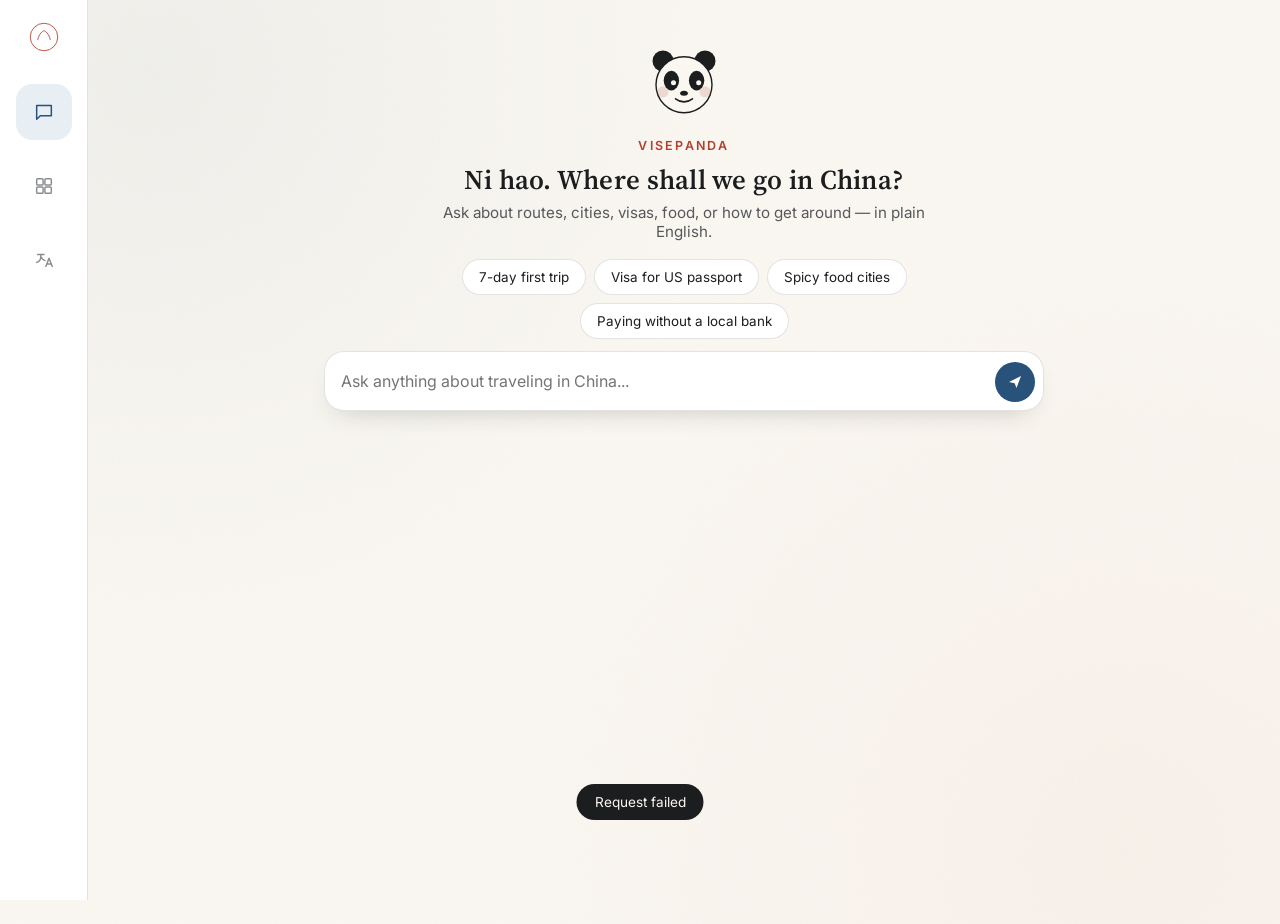
==== commit e3e57644: "Rewrite VisePanda from scratch as v7.0.0 Full rewrite of frontend and backend with no reuse of prior" ====
--- a/web/index.html
+++ b/web/index.html
@@ -1,296 +1,212 @@
 <!doctype html>
 <html lang="en">
-  <head>
-    <meta charset="utf-8">
-    <meta name="viewport" content="width=device-width, initial-scale=1">
-    <title>VisePanda | China Travel Butler</title>
-    <meta name="description" content="Your all-in-one China travel butler for planning, translation, rides, meals, routes, and local travel help.">
-    <meta name="theme-color" content="#0f2633">
-    <link rel="preconnect" href="https://fonts.googleapis.com">
-    <link rel="preconnect" href="https://fonts.gstatic.com" crossorigin>
-    <link rel="stylesheet" href="https://fonts.googleapis.com/css2?family=Plus+Jakarta+Sans:wght@400;500;600;700;800&display=swap">
-    <link rel="manifest" href="/web/manifest.json">
-    <link rel="stylesheet" href="/web/app.css?v=20260623-v621-travel-butler-translate">
-  </head>
-  <body>
-    <header class="topbar">
-      <a class="brand" href="/" aria-label="VisePanda home">
-        <img src="/static/img/logo-panda.jpg" alt="">
-        <span>VisePanda</span>
-      </a>
-      <div class="topbar__actions">
-        <button class="icon-button" id="authButton" title="Account" aria-label="Account">
-          <svg viewBox="0 0 24 24" aria-hidden="true"><circle cx="12" cy="8" r="4"></circle><path d="M4 21c1.7-4 4.4-6 8-6s6.3 2 8 6"></path></svg>
-        </button>
-      </div>
-    </header>
-    <nav class="nav" aria-label="Primary" role="tablist">
-      <button class="nav__item is-active" id="tab-chatbot" data-view="chat" role="tab" aria-selected="true" aria-controls="panel-chat" title="Chatbot" aria-label="Chatbot">
-        <svg viewBox="0 0 24 24" aria-hidden="true"><path d="M21 15a4 4 0 0 1-4 4H8l-5 3V7a4 4 0 0 1 4-4h10a4 4 0 0 1 4 4Z"></path></svg>
-        <span>Chatbot</span>
+<head>
+  <meta charset="utf-8">
+  <meta name="viewport" content="width=device-width, initial-scale=1, viewport-fit=cover">
+  <title>VisePanda — China Travel Butler</title>
+  <meta name="description" content="An English-native China travel butler: ask questions, plan your route, and translate on the spot.">
+  <meta name="theme-color" content="#1c2b3a">
+  <link rel="manifest" href="/web/manifest.json">
+  <link rel="icon" href="/static/icon.svg" type="image/svg+xml">
+  <link rel="apple-touch-icon" href="/web/icon-192.png">
+  <link rel="preconnect" href="https://fonts.googleapis.com">
+  <link rel="preconnect" href="https://fonts.gstatic.com" crossorigin>
+  <link rel="stylesheet" href="https://fonts.googleapis.com/css2?family=Noto+Serif+SC:wght@500;600&family=Source+Serif+4:opsz,wght@8..60,500;8..60,600&family=Inter:wght@400;500;600&display=swap">
+  <link rel="stylesheet" href="/web/css/app.css?v=7.0.0">
+</head>
+<body data-view="chat">
+  <a class="skip-link" href="#main">Skip to content</a>
+
+  <header class="rail" aria-label="Primary">
+    <div class="rail__mark" aria-hidden="true">
+      <svg viewBox="0 0 48 48" class="mark-glyph"><circle cx="24" cy="24" r="22" fill="none" stroke="currentColor" stroke-width="1.4"/><path d="M14 28c2-9 8-14 10-14s8 5 10 14" fill="none" stroke="currentColor" stroke-width="1.4" stroke-linecap="round"/></svg>
+    </div>
+    <nav class="rail__tabs" role="tablist" aria-label="App sections">
+      <button class="rail__tab is-active" id="tab-chat" role="tab" aria-selected="true" aria-controls="panel-chat" data-view="chat" type="button">
+        <svg viewBox="0 0 24 24" aria-hidden="true"><path d="M4 5h16v11H8l-4 4z" fill="none" stroke="currentColor" stroke-width="1.6" stroke-linejoin="round"/></svg>
+        <span>Ask</span>
       </button>
-      <button class="nav__item" id="tab-dashboard" data-view="dashboard" role="tab" aria-selected="false" aria-controls="panel-dashboard" title="Dashboard" aria-label="Dashboard">
-        <svg viewBox="0 0 24 24" aria-hidden="true"><path d="M4 13h7V4H4Z"></path><path d="M13 20h7V4h-7Z"></path><path d="M4 20h7v-5H4Z"></path></svg>
+      <button class="rail__tab" id="tab-dashboard" role="tab" aria-selected="false" aria-controls="panel-dashboard" data-view="dashboard" type="button">
+        <svg viewBox="0 0 24 24" aria-hidden="true"><rect x="4" y="4" width="7" height="7" rx="1.2" fill="none" stroke="currentColor" stroke-width="1.6"/><rect x="13" y="4" width="7" height="7" rx="1.2" fill="none" stroke="currentColor" stroke-width="1.6"/><rect x="4" y="13" width="7" height="7" rx="1.2" fill="none" stroke="currentColor" stroke-width="1.6"/><rect x="13" y="13" width="7" height="7" rx="1.2" fill="none" stroke="currentColor" stroke-width="1.6"/></svg>
         <span>Dashboard</span>
       </button>
-      <button class="nav__item" id="tab-translate" data-view="translate" role="tab" aria-selected="false" aria-controls="panel-translate">
-        <svg viewBox="0 0 24 24" aria-hidden="true"><path d="M5 5h8"></path><path d="M9 3v2"></path><path d="M4 11c3.4 0 6-2.2 6-6"></path><path d="M12 11c-1.4-.6-2.6-1.6-3.5-3"></path><path d="M13 21l4-10 4 10"></path><path d="M15 17h4"></path></svg>
-        <span>Translation</span>
+      <button class="rail__tab" id="tab-translate" role="tab" aria-selected="false" aria-controls="panel-translate" data-view="translate" type="button">
+        <svg viewBox="0 0 24 24" aria-hidden="true"><path d="M5 6h7M8.5 6v2.4C8.5 12 6 14 4 14.6M9 9.2c1 1.6 2.6 2.8 4 3.4M14 19l3.5-9 3.5 9M14.9 16.4h5.2" fill="none" stroke="currentColor" stroke-width="1.6" stroke-linecap="round" stroke-linejoin="round"/></svg>
+        <span>Translate</span>
       </button>
     </nav>
-
-    <main>
-      <section class="dashboard section dashboard-drive is-hidden" id="panel-dashboard" data-view-panel="dashboard" role="tabpanel" aria-labelledby="tab-dashboard" hidden>
-        <div class="dashboard-main">
-          <div class="section__head">
-            <p class="eyebrow">Superdrive</p>
-            <h2>China trip command center</h2>
-          </div>
-          <div class="weather-strip">
-            <span>Shanghai · 28°C · Cloudy</span>
-            <span id="dashboardLocation">Location-aware travel cards are ready.</span>
-          </div>
-          <form class="planner" id="quickPlanner">
-            <label>
-              Destination idea
-              <input name="destination" type="text" placeholder="Beijing, Chengdu, first-time China...">
-            </label>
-            <label>
-              Travel length
-              <select name="length">
-                <option value="3 days">3 days</option>
-                <option value="7 days" selected>7 days</option>
-                <option value="14 days">14 days</option>
-              </select>
-            </label>
-            <button class="primary" type="submit">
-              <svg viewBox="0 0 24 24" aria-hidden="true"><path d="M5 12h14"></path><path d="m13 6 6 6-6 6"></path></svg>
-              Ask AI
-            </button>
-          </form>
-          <div class="dashboard-actions" aria-label="Quick actions">
-            <button class="dashboard-action" id="dashboardHotelsButton" type="button">
-              <strong>Hotels</strong>
-              <span>Foreigner-ready stays</span>
-            </button>
-            <button class="dashboard-action" id="dashboardMapButton" type="button">
-              <strong>Map</strong>
-              <span>Nearby POI and routes</span>
-            </button>
-            <button class="dashboard-action" id="dashboardDealsButton" type="button">
-              <strong>Deals</strong>
-              <span>Food and local vouchers</span>
-            </button>
-          </div>
-          <div class="dashboard-grid" aria-label="Planning drive">
-            <article>
-              <strong>Questions</strong>
-              <span id="questionSummary">No questions yet. Ask VisePanda to start building context.</span>
-            </article>
-            <article>
-              <strong>Saved trips</strong>
-              <span id="dashboardTrips">No saved trips on this device yet.</span>
-            </article>
-            <article>
-              <strong>Next action</strong>
-              <span id="dashboardNext">Start with dates, route style, or entry requirements.</span>
-            </article>
-          </div>
-          <div class="dashboard-list" id="recentQuestions" aria-label="Recent questions"></div>
-          <section class="dashboard-module">
-            <div class="module-head">
-              <h3>Hotels</h3>
-              <span>Accepts foreign guests · English service · card support</span>
-            </div>
-            <div class="mini-card-grid" id="dashboardHotels"></div>
-          </section>
-          <section class="dashboard-module">
-            <div class="module-head">
-              <h3>Map and nearby POI</h3>
-              <span>Backed by a server-side map proxy interface</span>
-            </div>
-            <div class="dashboard-map" id="dashboardMap"></div>
-          </section>
-          <section class="dashboard-module">
-            <div class="module-head">
-              <h3>Deals</h3>
-              <span>Meituan and Dianping style guidance for visitors</span>
-            </div>
-            <div class="mini-card-grid" id="dashboardDeals"></div>
-          </section>
-          <section class="dashboard-module">
-            <div class="module-head">
-              <h3>Recommended cities</h3>
-              <span>High-signal destinations for first-time and repeat visitors</span>
-            </div>
-            <div class="city-strip" id="featuredCities"></div>
-            <div class="mini-card-grid" id="dashboardCities"></div>
-          </section>
-          <section class="dashboard-module">
-            <div class="module-head">
-              <h3>Travel tools</h3>
-              <span>Visa · payment · connectivity · packing</span>
-            </div>
-            <div class="mini-card-grid" id="dashboardTools"></div>
-          </section>
-          <section class="dashboard-module">
-            <div class="module-head">
-              <div>
-                <h3>My trips</h3>
-                <span>Drafts saved on this device or synced after sign-in</span>
-              </div>
-              <button class="secondary" id="refreshTrips" type="button">Refresh</button>
-            </div>
-            <form class="trip-form" id="tripForm">
-              <input name="title" type="text" placeholder="Trip title" required>
-              <input name="destination" type="text" placeholder="Destination">
-              <input name="startDate" type="date">
-              <input name="endDate" type="date">
-              <button class="primary" type="submit">Save trip</button>
-            </form>
-            <div class="mini-card-grid" id="dashboardTripsList"></div>
-          </section>
-        </div>
-        <aside class="readiness">
-          <h2>Readiness</h2>
-          <ul>
-            <li><span></span>Passport valid for six months</li>
-            <li><span></span>Visa or transit rule checked</li>
-            <li><span></span>Payment apps linked to card</li>
-            <li><span></span>Offline maps and translator ready</li>
-          </ul>
-        </aside>
-      </section>
-
-      <section class="workspace section chat-hero" id="panel-chat" data-view-panel="chat" role="tabpanel" aria-labelledby="tab-chatbot">
-        <div class="chat-shell">
-          <div class="chat-welcome" id="chatWelcome">
-            <div class="agent-mark">
-              <img src="/static/img/logo-panda.jpg" alt="">
-              <div>
-                <strong>VisePanda</strong>
-                <span>China travel AI</span>
-              </div>
-            </div>
-            <div class="welcome-copy">
-              <h1>Ni hao. Where in China next?</h1>
-            </div>
-            <div class="quick-chips" aria-label="Quick planning prompts">
-              <button type="button" data-mode="itinerary" data-depth="expert" data-prompt="Plan a first-time 7 day China route with simple rail transfers. Ask me only the missing questions first, then give a professional draft.">Plan 7 days</button>
-              <button type="button" data-mode="entry" data-depth="expert" data-prompt="Create a visa, payment, app, and document readiness checklist for a US traveler visiting China.">Visa check</button>
-              <button type="button" data-mode="city-fit" data-depth="standard" data-prompt="Compare Beijing, Shanghai, Chengdu, Xi'an, Guilin, and Zhangjiajie for a first-time traveler. Rank them by food, culture, logistics, and trip difficulty.">Cities</button>
-              <button type="button" data-mode="budget" data-depth="expert" data-prompt="Build a realistic China travel budget model for a 7 day first-time trip, with low, mid, and comfortable bands.">Budget</button>
-            </div>
-          </div>
-          <p class="llm-status" id="llmStatus" role="status" aria-live="polite">Checking DeepSeek connection...</p>
-          <p class="view-status chat-status" id="chatStatus" role="status" aria-live="polite">Ready. Start with a question or a quick prompt.</p>
-          <div class="chat-log" id="chatLog" aria-live="polite"></div>
-          <div class="followup-suggestions is-hidden" id="followupSuggestions" aria-label="Follow-up suggestions"></div>
-          <form class="chat-form" id="chatForm">
-            <textarea id="chatInput" rows="3" placeholder="Ask anything about traveling in China..."></textarea>
-            <button class="primary" type="submit">
-              <svg viewBox="0 0 24 24" aria-hidden="true"><path d="M22 2 11 13"></path><path d="m22 2-7 20-4-9-9-4Z"></path></svg>
-              <span class="send-label">Send</span>
-            </button>
-          </form>
-        </div>
-      </section>
-
-      <section class="workspace section is-hidden" id="panel-translate" data-view-panel="translate" role="tabpanel" aria-labelledby="tab-translate" hidden>
-        <div class="section__head row">
-          <div>
-            <p class="eyebrow">On-trip butler</p>
-            <h2>Translate</h2>
-          </div>
-          <button class="secondary" id="burnTranslationHistory" type="button">
-            <svg viewBox="0 0 24 24" aria-hidden="true"><path d="M3 6h18"></path><path d="M8 6V4h8v2"></path><path d="M6 6l1 14h10l1-14"></path></svg>
-            Clear history
-          </button>
-        </div>
-        <p class="view-status" id="translateStatus" role="status" aria-live="polite"></p>
-        <div class="translate-shell">
-          <article class="voice-card">
-            <div>
-              <h3>Voice translator</h3>
-              <p class="meta">Press to use browser speech tools when available. Best for taxi, hotel, restaurant, and direction moments.</p>
-            </div>
-            <button class="primary" id="voiceTranslateButton" type="button">
-              <svg viewBox="0 0 24 24" aria-hidden="true"><path d="M12 3a3 3 0 0 0-3 3v6a3 3 0 0 0 6 0V6a3 3 0 0 0-3-3Z"></path><path d="M19 10v2a7 7 0 0 1-14 0v-2"></path><path d="M12 19v3"></path></svg>
-              Hold to speak
-            </button>
-          </article>
-          <form class="translation-card" id="translationForm">
-            <label>
-              Text translator
-              <textarea id="translationInput" rows="5" placeholder="Paste Chinese or English text..."></textarea>
-            </label>
-            <div class="translation-actions">
-              <button class="primary" type="submit">
-                <svg viewBox="0 0 24 24" aria-hidden="true"><path d="m5 12 14 0"></path><path d="m13 6 6 6-6 6"></path></svg>
-                Translate
-              </button>
-              <button class="secondary" id="swapTranslationDirection" type="button">Swap direction</button>
-            </div>
-            <output class="translation-output" id="translationOutput">Translation will appear here.</output>
-          </form>
-          <div class="phrase-library" id="phraseLibrary" aria-label="Travel phrase library"></div>
-          <div class="translation-history" id="translationHistory" aria-label="Recent translations"></div>
-        </div>
-      </section>
-
-    </main>
-
-    <button class="mobile-ask-fab" id="mobileAskButton" type="button">
-      <svg viewBox="0 0 24 24" aria-hidden="true"><path d="M21 15a4 4 0 0 1-4 4H8l-5 3V7a4 4 0 0 1 4-4h10a4 4 0 0 1 4 4Z"></path></svg>
-      Ask AI
-    </button>
-
-    <dialog class="auth-dialog" id="authDialog">
-      <div class="sheet-handle" aria-hidden="true"></div>
-      <form method="dialog" class="dialog-close">
-        <button class="icon-button" title="Close" aria-label="Close">
-          <svg viewBox="0 0 24 24" aria-hidden="true"><path d="M18 6 6 18"></path><path d="m6 6 12 12"></path></svg>
+  </header>
+
+  <main id="main">
+    <!-- ===== Ask / Chat ===== -->
+    <section class="panel chat-panel" id="panel-chat" role="tabpanel" aria-labelledby="tab-chat">
+      <div class="chat-welcome" id="chatWelcome">
+        <div class="panda" aria-hidden="true">
+          <svg viewBox="0 0 120 120" class="panda__svg">
+            <circle cx="30" cy="30" r="15" fill="var(--ink)"/>
+            <circle cx="90" cy="30" r="15" fill="var(--ink)"/>
+            <circle cx="60" cy="64" r="40" fill="var(--paper)" stroke="var(--ink)" stroke-width="2"/>
+            <circle cx="30" cy="74" r="8" fill="var(--vermillion)" opacity="0.16"/>
+            <circle cx="90" cy="74" r="8" fill="var(--vermillion)" opacity="0.16"/>
+            <g class="panda__eye">
+              <ellipse cx="42" cy="58" rx="11" ry="14" fill="var(--ink)"/>
+              <circle cx="45" cy="61" r="3.6" fill="var(--paper)"/>
+            </g>
+            <g class="panda__eye">
+              <ellipse cx="78" cy="58" rx="11" ry="14" fill="var(--ink)"/>
+              <circle cx="81" cy="61" r="3.6" fill="var(--paper)"/>
+            </g>
+            <ellipse cx="60" cy="76" rx="5.5" ry="3.6" fill="var(--ink)"/>
+            <path d="M48 84q12 9 24 0" fill="none" stroke="var(--ink)" stroke-width="2.4" stroke-linecap="round"/>
+          </svg>
+        </div>
+        <p class="brand-mark">VisePanda</p>
+        <h1 class="welcome-title">Ni hao. Where shall we go in China?</h1>
+        <p class="welcome-sub">Ask about routes, cities, visas, food, or how to get around — in plain English.</p>
+        <div class="quick-chips" aria-label="Example questions">
+          <button type="button" class="chip" data-prompt="Plan a first-time 7 day China route for Beijing, Xi'an, and Shanghai.">7-day first trip</button>
+          <button type="button" class="chip" data-prompt="What visa do I need as a US passport holder?">Visa for US passport</button>
+          <button type="button" class="chip" data-prompt="Best street food cities in China for someone who loves spicy food?">Spicy food cities</button>
+          <button type="button" class="chip" data-prompt="How do I pay for things in China without a Chinese bank account?">Paying without a local bank</button>
+        </div>
+      </div>
+
+      <div class="chat-log" id="chatLog" aria-live="polite"></div>
+
+      <div class="followups" id="followups" hidden></div>
+
+      <form class="chat-form" id="chatForm">
+        <textarea id="chatInput" name="message" rows="1" placeholder="Ask anything about traveling in China..." aria-label="Message"></textarea>
+        <button class="send-btn" type="submit" aria-label="Send">
+          <svg viewBox="0 0 24 24" aria-hidden="true"><path d="M4 12l16-8-6 16-2.5-6.5z" fill="currentColor"/></svg>
         </button>
       </form>
-      <div class="auth-layout">
-        <div>
-          <p class="eyebrow">Account</p>
-          <h2 id="authTitle">Sign in</h2>
-          <p class="muted" id="authStatus">Save trips across devices and manage your profile.</p>
-        </div>
-        <form class="auth-form" id="authForm">
-          <input name="email" type="email" placeholder="Email" aria-label="Email" required>
-          <input name="password" type="password" placeholder="Password" aria-label="Password" minlength="8" required>
-          <button class="primary" type="submit">Continue</button>
-          <button class="link-button" type="button" id="toggleAuthMode">Create an account</button>
-          <a class="secondary google-login" id="googleLogin" href="/api/auth/google/start">
-            <svg viewBox="0 0 24 24" aria-hidden="true"><circle cx="12" cy="12" r="9"></circle><path d="M12 12h7"></path><path d="M18 15.5A7 7 0 1 1 16.8 7"></path></svg>
-            Continue with Google
-          </a>
+      <p class="chat-status" id="chatStatus" aria-live="polite"></p>
+    </section>
+
+    <!-- ===== Dashboard ===== -->
+    <section class="panel" id="panel-dashboard" role="tabpanel" aria-labelledby="tab-dashboard" hidden>
+      <div class="page-head">
+        <p class="eyebrow">Trip command center</p>
+        <h1>Dashboard</h1>
+      </div>
+
+      <section class="module" id="climateModule">
+        <h2>Climate snapshot</h2>
+        <div class="module-body" id="climateBody"><p class="placeholder">Pick a city below to see its best season.</p></div>
+      </section>
+
+      <section class="module">
+        <div class="module-head">
+          <h2>My trips</h2>
+        </div>
+        <form class="trip-form" id="tripForm">
+          <input name="title" type="text" placeholder="Trip name" required>
+          <input name="destination" type="text" placeholder="Destination">
+          <button class="btn-primary" type="submit">Save</button>
         </form>
-        <form class="auth-form is-hidden" id="verifyForm">
-          <input name="email" type="email" placeholder="Email" aria-label="Email" required>
-          <input name="code" inputmode="numeric" autocomplete="one-time-code" maxlength="6" placeholder="6-digit code" aria-label="Verification code" required>
-          <button class="primary" type="submit">Verify email</button>
-          <button class="secondary" type="button" id="resendVerification">Resend code</button>
-          <button class="link-button" type="button" id="backToSignIn">Back to sign in</button>
+        <div class="card-grid" id="tripsList"><p class="placeholder">No saved trips yet. Drafts stay on this device.</p></div>
+      </section>
+
+      <section class="module">
+        <h2>Featured cities</h2>
+        <div class="card-row" id="citiesRow"><p class="placeholder">Loading cities…</p></div>
+      </section>
+
+      <section class="module">
+        <h2>Foreigner-friendly hotels</h2>
+        <div class="card-grid" id="hotelsGrid"><p class="placeholder">Loading hotels…</p></div>
+      </section>
+
+      <section class="module">
+        <h2>Local deals</h2>
+        <div class="card-grid" id="dealsGrid"><p class="placeholder">Loading deals…</p></div>
+      </section>
+
+      <section class="module">
+        <h2>Map &amp; routes</h2>
+        <form class="map-form" id="mapForm">
+          <input name="q" type="text" placeholder="Search a place, e.g. Forbidden City">
+          <button class="btn-secondary" type="submit">Search</button>
         </form>
-        <form class="profile-form is-hidden" id="profileForm">
-          <input name="name" placeholder="Display name" aria-label="Display name">
-          <input name="currentPassword" type="password" placeholder="Current password" aria-label="Current password">
-          <input name="newPassword" type="password" placeholder="New password" aria-label="New password">
-          <button class="primary" type="submit">Update profile</button>
-          <button class="secondary" type="button" id="logoutButton">Sign out</button>
+        <div class="card-grid" id="mapResults"></div>
+      </section>
+
+      <section class="module">
+        <h2>Travel tools</h2>
+        <div class="card-grid" id="toolsGrid"><p class="placeholder">Loading tools…</p></div>
+      </section>
+    </section>
+
+    <!-- ===== Translate ===== -->
+    <section class="panel" id="panel-translate" role="tabpanel" aria-labelledby="tab-translate" hidden>
+      <div class="page-head">
+        <p class="eyebrow">During-trip butler</p>
+        <h1>Translate</h1>
+      </div>
+
+      <section class="module voice-card">
+        <h2>Voice translation</h2>
+        <p class="muted" id="voiceStatus">Checking your browser's speech support…</p>
+        <button class="btn-primary" id="voiceButton" type="button">Hold to speak</button>
+      </section>
+
+      <section class="module">
+        <h2>Text translator</h2>
+        <form class="translate-form" id="translateForm">
+          <input id="translateInput" type="text" placeholder="Type a word or phrase, e.g. taxi, spicy, passport" autocomplete="off">
+          <button class="btn-primary" type="submit">Find</button>
         </form>
-      </div>
-    </dialog>
-
-    <div class="toast" id="toast" role="status" aria-live="polite"></div>
-
-    <template id="messageTemplate">
-      <article class="message"><span class="message__author"></span><p class="message__body"></p></article>
-    </template>
-
-    <script src="/web/app.js?v=20260623-v621-travel-butler-translate" defer></script>
-  </body>
+        <div class="card-grid" id="translateResults"></div>
+      </section>
+
+      <section class="module">
+        <div class="module-head">
+          <h2>Phrase library</h2>
+          <div class="category-tabs" id="phraseCategories" role="tablist" aria-label="Phrase categories">
+            <button type="button" class="category-tab is-active" data-category="phrases">Common</button>
+            <button type="button" class="category-tab" data-category="dining">Dining</button>
+            <button type="button" class="category-tab" data-category="attractions">Attractions</button>
+            <button type="button" class="category-tab" data-category="culture">Culture</button>
+          </div>
+        </div>
+        <div class="card-grid" id="phraseLibrary"><p class="placeholder">Loading phrases…</p></div>
+      </section>
+
+      <section class="module">
+        <div class="module-head">
+          <h2>History</h2>
+          <button class="btn-text" id="clearHistory" type="button">Clear</button>
+        </div>
+        <div class="card-grid" id="historyList"><p class="placeholder">Your recent lookups will appear here.</p></div>
+      </section>
+    </section>
+  </main>
+
+  <nav class="tabbar" role="tablist" aria-label="App sections (mobile)">
+    <button class="tabbar__item is-active" role="tab" aria-selected="true" data-view="chat" type="button">
+      <svg viewBox="0 0 24 24" aria-hidden="true"><path d="M4 5h16v11H8l-4 4z" fill="none" stroke="currentColor" stroke-width="1.6" stroke-linejoin="round"/></svg>
+      <span>Ask</span>
+    </button>
+    <button class="tabbar__item" role="tab" aria-selected="false" data-view="dashboard" type="button">
+      <svg viewBox="0 0 24 24" aria-hidden="true"><rect x="4" y="4" width="7" height="7" rx="1.2" fill="none" stroke="currentColor" stroke-width="1.6"/><rect x="13" y="4" width="7" height="7" rx="1.2" fill="none" stroke="currentColor" stroke-width="1.6"/><rect x="4" y="13" width="7" height="7" rx="1.2" fill="none" stroke="currentColor" stroke-width="1.6"/><rect x="13" y="13" width="7" height="7" rx="1.2" fill="none" stroke="currentColor" stroke-width="1.6"/></svg>
+      <span>Dashboard</span>
+    </button>
+    <button class="tabbar__item" role="tab" aria-selected="false" data-view="translate" type="button">
+      <svg viewBox="0 0 24 24" aria-hidden="true"><path d="M5 6h7M8.5 6v2.4C8.5 12 6 14 4 14.6M9 9.2c1 1.6 2.6 2.8 4 3.4M14 19l3.5-9 3.5 9M14.9 16.4h5.2" fill="none" stroke="currentColor" stroke-width="1.6" stroke-linecap="round" stroke-linejoin="round"/></svg>
+      <span>Translate</span>
+    </button>
+  </nav>
+
+  <div class="toast" id="toast" role="status" aria-live="polite"></div>
+
+  <template id="messageTemplate">
+    <article class="message">
+      <p class="message__author"></p>
+      <p class="message__body"></p>
+    </article>
+  </template>
+
+  <script type="module" src="/web/js/main.js"></script>
+</body>
 </html>
--- a/web/css/app.css
+++ b/web/css/app.css
@@ -0,0 +1,290 @@
+/* VisePanda v7.0.0 — restrained ink-and-porcelain design system */
+
+@media (prefers-reduced-motion: no-preference) {
+  :root { --motion-ok: 1; }
+}
+
+:root {
+  --paper: #faf7f1;
+  --paper-deep: #f1ecdf;
+  --ink: #1c1d1f;
+  --ink-soft: #56585c;
+  --ink-faint: #8b8d90;
+  --porcelain: #28527a;
+  --porcelain-soft: #5d83a6;
+  --porcelain-mist: #e7eef4;
+  --vermillion: #b3402f;
+  --vermillion-soft: #d97a68;
+  --border: rgba(28, 29, 31, 0.12);
+  --surface: #ffffff;
+  --surface-soft: #f6f3ea;
+  --shadow: 0 12px 28px -16px rgba(28, 29, 31, 0.28);
+  --shadow-soft: 0 4px 14px -8px rgba(28, 29, 31, 0.18);
+  --radius: 14px;
+  --radius-sm: 10px;
+  --font-display: "Source Serif 4", "Noto Serif SC", Georgia, "Songti SC", serif;
+  --font-body: "Inter", -apple-system, "Segoe UI", system-ui, "PingFang SC", sans-serif;
+  --tabbar-h: 64px;
+  --rail-w: 88px;
+}
+
+@media (prefers-color-scheme: dark) {
+  :root {
+    --paper: #15171a;
+    --paper-deep: #0f1113;
+    --ink: #f1efe9;
+    --ink-soft: #c2c3c6;
+    --ink-faint: #8a8c90;
+    --porcelain-mist: #1c2733;
+    --border: rgba(241, 239, 233, 0.14);
+    --surface: #1d1f23;
+    --surface-soft: #20232a;
+  }
+}
+
+* { box-sizing: border-box; }
+html, body { margin: 0; padding: 0; }
+
+body {
+  background: var(--paper);
+  color: var(--ink);
+  font-family: var(--font-body);
+  min-height: 100dvh;
+  -webkit-font-smoothing: antialiased;
+  background-image:
+    radial-gradient(circle at 12% 8%, rgba(40, 82, 122, 0.05), transparent 40%),
+    radial-gradient(circle at 88% 92%, rgba(179, 64, 47, 0.04), transparent 45%),
+    url("data:image/svg+xml,%3Csvg xmlns='http://www.w3.org/2000/svg' width='160' height='160'%3E%3Cfilter id='n'%3E%3CfeTurbulence type='fractalNoise' baseFrequency='0.9' numOctaves='2' stitchTiles='stitch'/%3E%3C/filter%3E%3Crect width='100%25' height='100%25' filter='url(%23n)' opacity='0.025'/%3E%3C/svg%3E");
+}
+
+h1, h2 { font-family: var(--font-display); font-weight: 600; letter-spacing: 0.01em; }
+
+.skip-link {
+  position: absolute; left: -999px; top: 0;
+}
+.skip-link:focus { left: 8px; top: 8px; z-index: 100; background: var(--surface); padding: 8px 12px; border-radius: 8px; }
+
+button { font-family: inherit; }
+input, textarea { font-family: inherit; font-size: 1rem; }
+
+/* ===== Layout shell ===== */
+.rail {
+  display: none;
+}
+
+main {
+  padding-bottom: calc(var(--tabbar-h) + env(safe-area-inset-bottom) + 12px);
+  min-height: 100dvh;
+}
+
+.panel { display: block; animation: fadeUp 0.32s ease both; }
+.panel[hidden] { display: none; }
+
+@keyframes fadeUp {
+  from { opacity: 0; transform: translateY(8px); }
+  to { opacity: 1; transform: translateY(0); }
+}
+
+.page-head { padding: 24px 20px 4px; }
+.eyebrow { margin: 0; font-size: 0.78rem; letter-spacing: 0.12em; text-transform: uppercase; color: var(--vermillion); font-weight: 600; }
+.page-head h1 { margin: 4px 0 0; font-size: 1.6rem; }
+
+.module { padding: 16px 20px; }
+.module h2 { font-size: 1.05rem; margin: 0 0 10px; }
+.module-head { display: flex; align-items: center; justify-content: space-between; gap: 12px; flex-wrap: wrap; }
+.module-body { }
+.placeholder { color: var(--ink-faint); font-size: 0.92rem; margin: 4px 0; }
+.muted { color: var(--ink-soft); font-size: 0.86rem; }
+
+.card-row { display: flex; gap: 12px; overflow-x: auto; padding-bottom: 4px; scroll-snap-type: x mandatory; -webkit-overflow-scrolling: touch; }
+.card-row > * { scroll-snap-align: start; flex: 0 0 auto; }
+
+.card-grid { display: grid; grid-template-columns: repeat(auto-fill, minmax(240px, 1fr)); gap: 12px; }
+
+.card {
+  background: var(--surface);
+  border: 1px solid var(--border);
+  border-radius: var(--radius);
+  padding: 14px 16px;
+  box-shadow: var(--shadow-soft);
+  transition: transform 0.18s ease, box-shadow 0.18s ease;
+}
+.card:hover { transform: translateY(-2px); box-shadow: var(--shadow); }
+.card h3 { margin: 0 0 4px; font-size: 1rem; font-family: var(--font-display); }
+.card p { margin: 2px 0; font-size: 0.88rem; color: var(--ink-soft); }
+.card .tag {
+  display: inline-block; font-size: 0.72rem; padding: 2px 8px; border-radius: 999px;
+  background: var(--porcelain-mist); color: var(--porcelain); margin: 6px 4px 0 0;
+}
+
+.city-card { min-width: 168px; background: var(--surface); border: 1px solid var(--border); border-radius: var(--radius); overflow: hidden; box-shadow: var(--shadow-soft); }
+.city-card img { width: 100%; height: 96px; object-fit: cover; display: block; }
+.city-card .city-card__body { padding: 10px 12px; }
+.city-card h3 { font-size: 0.96rem; margin: 0; }
+.city-card p { font-size: 0.78rem; margin: 2px 0 0; color: var(--ink-soft); }
+
+.btn-primary, .btn-secondary, .btn-text {
+  border-radius: 999px; border: 1px solid transparent; padding: 10px 18px;
+  font-size: 0.92rem; font-weight: 600; cursor: pointer; transition: transform 0.15s ease, opacity 0.15s ease;
+}
+.btn-primary { background: var(--porcelain); color: #fff; }
+.btn-primary:hover { transform: translateY(-1px); }
+.btn-secondary { background: var(--surface); color: var(--ink); border-color: var(--border); }
+.btn-text { background: none; color: var(--vermillion); padding: 4px 6px; }
+
+.trip-form, .map-form, .translate-form { display: flex; gap: 8px; margin-bottom: 12px; flex-wrap: wrap; }
+.trip-form input, .map-form input, .translate-form input {
+  flex: 1; min-width: 140px; padding: 10px 14px; border: 1px solid var(--border); border-radius: var(--radius-sm);
+  background: var(--surface); color: var(--ink);
+}
+
+.category-tabs { display: flex; gap: 6px; flex-wrap: wrap; }
+.category-tab {
+  border: 1px solid var(--border); background: var(--surface); color: var(--ink-soft);
+  border-radius: 999px; padding: 6px 14px; font-size: 0.82rem; cursor: pointer;
+}
+.category-tab.is-active { background: var(--porcelain); color: #fff; border-color: var(--porcelain); }
+
+.voice-card { text-align: center; }
+.voice-card .btn-primary { margin-top: 8px; }
+.voice-card .btn-primary.is-listening { background: var(--vermillion); animation: pulse 1.2s ease-in-out infinite; }
+
+@keyframes pulse {
+  0%, 100% { transform: scale(1); }
+  50% { transform: scale(1.05); }
+}
+
+/* ===== Chat / Ask ===== */
+.chat-panel { display: flex; flex-direction: column; min-height: 100dvh; padding: 0 16px; }
+
+.chat-welcome { text-align: center; padding: 40px 12px 12px; max-width: 560px; margin: 0 auto; }
+.panda { width: 84px; margin: 0 auto 10px; }
+.panda__svg { width: 100%; height: 100%; }
+.panda__eye { transform-box: fill-box; transform-origin: center; animation: blink 5.5s ease-in-out infinite; }
+.panda { animation: float 4.5s ease-in-out infinite; }
+
+@keyframes float {
+  0%, 100% { transform: translateY(0); }
+  50% { transform: translateY(-6px); }
+}
+@keyframes blink {
+  0%, 92%, 100% { transform: scaleY(1); }
+  95% { transform: scaleY(0.12); }
+}
+
+.brand-mark { margin: 0; font-size: 0.78rem; letter-spacing: 0.18em; text-transform: uppercase; color: var(--vermillion); font-weight: 600; }
+.welcome-title { font-size: 1.7rem; margin: 10px 0 6px; line-height: 1.25; }
+.welcome-sub { color: var(--ink-soft); margin: 0 0 18px; font-size: 0.95rem; }
+
+.quick-chips { display: flex; flex-wrap: wrap; gap: 8px; justify-content: center; }
+.chip {
+  border: 1px solid var(--border); background: var(--surface); border-radius: 999px;
+  padding: 9px 16px; font-size: 0.84rem; color: var(--ink); cursor: pointer;
+  transition: border-color 0.15s ease, transform 0.15s ease;
+}
+.chip:hover { border-color: var(--porcelain-soft); transform: translateY(-1px); }
+
+.chat-log { flex: 1; display: flex; flex-direction: column; gap: 14px; padding: 12px 0 90px; max-width: 720px; margin: 0 auto; width: 100%; }
+.chat-log:empty { display: none; }
+
+.message { animation: fadeIn 0.28s ease both; max-width: 92%; }
+@keyframes fadeIn { from { opacity: 0; transform: translateY(6px); } to { opacity: 1; transform: translateY(0); } }
+.message__author { margin: 0 0 4px; font-size: 0.74rem; letter-spacing: 0.06em; text-transform: uppercase; color: var(--ink-faint); }
+.message__body { margin: 0; white-space: pre-wrap; line-height: 1.55; padding: 12px 16px; border-radius: var(--radius); background: var(--surface); border: 1px solid var(--border); }
+.message.is-user { align-self: flex-end; }
+.message.is-user .message__body { background: var(--porcelain); color: #fff; border-color: transparent; }
+.message.is-user .message__author { text-align: right; }
+
+.followups { display: flex; flex-wrap: wrap; gap: 8px; max-width: 720px; margin: 0 auto 10px; width: 100%; }
+.followups[hidden] { display: none; }
+.followup { border: 1px solid var(--border); background: var(--surface-soft); border-radius: 999px; padding: 8px 14px; font-size: 0.82rem; cursor: pointer; }
+
+.chat-form {
+  position: sticky; bottom: calc(var(--tabbar-h) + env(safe-area-inset-bottom) + 10px);
+  display: flex; gap: 8px; align-items: flex-end; max-width: 720px; margin: 0 auto; width: 100%;
+  background: var(--surface); border: 1px solid var(--border); border-radius: 20px; padding: 8px 8px 8px 16px;
+  box-shadow: var(--shadow);
+}
+.chat-form textarea {
+  flex: 1; border: none; resize: none; background: none; color: var(--ink); padding: 10px 0;
+  max-height: 140px; line-height: 1.4; outline: none;
+}
+.send-btn {
+  width: 40px; height: 40px; border-radius: 50%; border: none; background: var(--porcelain); color: #fff;
+  display: grid; place-items: center; cursor: pointer; flex: none;
+}
+.send-btn svg { width: 18px; height: 18px; }
+
+.chat-status { text-align: center; font-size: 0.76rem; color: var(--ink-faint); padding: 6px 0 10px; min-height: 1em; }
+.chat-status:empty { display: none; }
+
+/* ===== Bottom tab bar (mobile) ===== */
+.tabbar {
+  position: fixed; left: 0; right: 0; bottom: 0; height: var(--tabbar-h);
+  padding-bottom: env(safe-area-inset-bottom);
+  display: grid; grid-template-columns: repeat(3, 1fr);
+  background: color-mix(in srgb, var(--surface) 92%, transparent);
+  backdrop-filter: blur(10px);
+  border-top: 1px solid var(--border);
+  z-index: 30;
+}
+.tabbar__item {
+  display: flex; flex-direction: column; align-items: center; justify-content: center; gap: 3px;
+  border: none; background: none; color: var(--ink-faint); font-size: 0.68rem; cursor: pointer;
+  position: relative;
+}
+.tabbar__item svg { width: 22px; height: 22px; }
+.tabbar__item.is-active { color: var(--porcelain); }
+.tabbar__item.is-active::after {
+  content: ""; position: absolute; top: 2px; width: 22px; height: 2px; border-radius: 2px;
+  background: var(--vermillion); transform: scaleX(0); transition: transform 0.25s ease;
+}
+.tabbar__item.is-active::after { transform: scaleX(1); }
+
+body.is-composing .tabbar { transform: translateY(100%); transition: transform 0.2s ease; }
+
+/* ===== Toast ===== */
+.toast {
+  position: fixed; left: 50%; bottom: calc(var(--tabbar-h) + 16px); transform: translate(-50%, 12px);
+  background: var(--ink); color: var(--paper); padding: 10px 18px; border-radius: 999px;
+  font-size: 0.85rem; opacity: 0; pointer-events: none; transition: opacity 0.2s ease, transform 0.2s ease;
+  z-index: 50;
+}
+.toast.is-visible { opacity: 1; transform: translate(-50%, 0); }
+
+/* ===== Desktop ===== */
+@media (min-width: 860px) {
+  .rail {
+    display: flex; flex-direction: column; align-items: center; gap: 28px;
+    position: fixed; left: 0; top: 0; bottom: 0; width: var(--rail-w);
+    background: var(--surface); border-right: 1px solid var(--border); padding: 22px 0; z-index: 20;
+  }
+  .rail__mark { color: var(--vermillion); }
+  .mark-glyph { width: 30px; height: 30px; }
+  .rail__tabs { display: flex; flex-direction: column; gap: 18px; }
+  .rail__tab {
+    width: 56px; height: 56px; border-radius: 16px; border: none; background: none; color: var(--ink-faint);
+    display: flex; flex-direction: column; align-items: center; justify-content: center; gap: 4px; cursor: pointer;
+    position: relative;
+  }
+  .rail__tab svg { width: 22px; height: 22px; }
+  .rail__tab span {
+    position: absolute; width: 1px; height: 1px; overflow: hidden; clip: rect(0,0,0,0);
+  }
+  .rail__tab.is-active { background: var(--porcelain-mist); color: var(--porcelain); }
+
+  .tabbar { display: none; }
+  main { margin-left: var(--rail-w); padding-bottom: 24px; }
+  .chat-form { bottom: 20px; }
+
+  .page-head, .module { max-width: 1080px; margin: 0 auto; padding-left: 28px; padding-right: 28px; }
+  .module { padding-top: 20px; padding-bottom: 20px; }
+}
+
+@media (min-width: 1280px) {
+  .card-grid { grid-template-columns: repeat(auto-fill, minmax(260px, 1fr)); }
+}
+
+@media (prefers-reduced-motion: reduce) {
+  *, *::before, *::after { animation-duration: 0.001ms !important; transition-duration: 0.001ms !important; }
+}
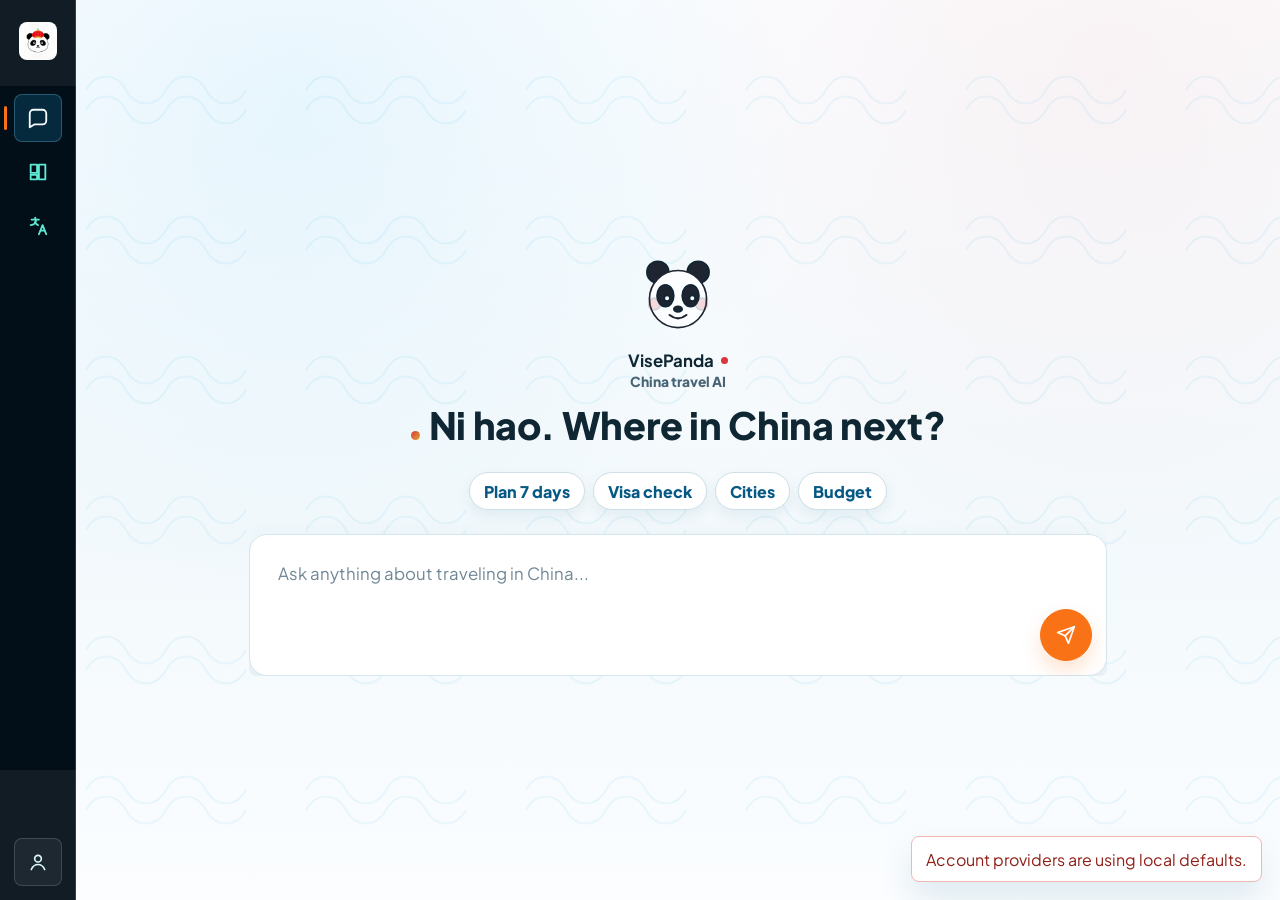
==== commit f79f2525: "Redesign chat welcome screen with Gemini/Claude-style minimal layout Replace the heavy Great-Wall-ph" ====
--- a/web/index.html
+++ b/web/index.html
@@ -1,212 +1,310 @@
 <!doctype html>
 <html lang="en">
-<head>
-  <meta charset="utf-8">
-  <meta name="viewport" content="width=device-width, initial-scale=1, viewport-fit=cover">
-  <title>VisePanda — China Travel Butler</title>
-  <meta name="description" content="An English-native China travel butler: ask questions, plan your route, and translate on the spot.">
-  <meta name="theme-color" content="#1c2b3a">
-  <link rel="manifest" href="/web/manifest.json">
-  <link rel="icon" href="/static/icon.svg" type="image/svg+xml">
-  <link rel="apple-touch-icon" href="/web/icon-192.png">
-  <link rel="preconnect" href="https://fonts.googleapis.com">
-  <link rel="preconnect" href="https://fonts.gstatic.com" crossorigin>
-  <link rel="stylesheet" href="https://fonts.googleapis.com/css2?family=Noto+Serif+SC:wght@500;600&family=Source+Serif+4:opsz,wght@8..60,500;8..60,600&family=Inter:wght@400;500;600&display=swap">
-  <link rel="stylesheet" href="/web/css/app.css?v=7.0.0">
-</head>
-<body data-view="chat">
-  <a class="skip-link" href="#main">Skip to content</a>
-
-  <header class="rail" aria-label="Primary">
-    <div class="rail__mark" aria-hidden="true">
-      <svg viewBox="0 0 48 48" class="mark-glyph"><circle cx="24" cy="24" r="22" fill="none" stroke="currentColor" stroke-width="1.4"/><path d="M14 28c2-9 8-14 10-14s8 5 10 14" fill="none" stroke="currentColor" stroke-width="1.4" stroke-linecap="round"/></svg>
-    </div>
-    <nav class="rail__tabs" role="tablist" aria-label="App sections">
-      <button class="rail__tab is-active" id="tab-chat" role="tab" aria-selected="true" aria-controls="panel-chat" data-view="chat" type="button">
-        <svg viewBox="0 0 24 24" aria-hidden="true"><path d="M4 5h16v11H8l-4 4z" fill="none" stroke="currentColor" stroke-width="1.6" stroke-linejoin="round"/></svg>
-        <span>Ask</span>
+  <head>
+    <meta charset="utf-8">
+    <meta name="viewport" content="width=device-width, initial-scale=1">
+    <title>VisePanda | China Travel Butler</title>
+    <meta name="description" content="Your all-in-one China travel butler for planning, translation, rides, meals, routes, and local travel help.">
+    <meta name="theme-color" content="#0f2633">
+    <link rel="preconnect" href="https://fonts.googleapis.com">
+    <link rel="preconnect" href="https://fonts.gstatic.com" crossorigin>
+    <link rel="stylesheet" href="https://fonts.googleapis.com/css2?family=Plus+Jakarta+Sans:wght@400;500;600;700;800&display=swap">
+    <link rel="manifest" href="/web/manifest.json">
+    <link rel="stylesheet" href="/web/app.css?v=20260623-v621-travel-butler-translate">
+  </head>
+  <body>
+    <header class="topbar">
+      <a class="brand" href="/" aria-label="VisePanda home">
+        <img src="/static/img/logo-panda.jpg" alt="">
+        <span>VisePanda</span>
+      </a>
+      <div class="topbar__actions">
+        <button class="icon-button" id="authButton" title="Account" aria-label="Account">
+          <svg viewBox="0 0 24 24" aria-hidden="true"><circle cx="12" cy="8" r="4"></circle><path d="M4 21c1.7-4 4.4-6 8-6s6.3 2 8 6"></path></svg>
+        </button>
+      </div>
+    </header>
+    <nav class="nav" aria-label="Primary" role="tablist">
+      <button class="nav__item is-active" id="tab-chatbot" data-view="chat" role="tab" aria-selected="true" aria-controls="panel-chat" title="Chatbot" aria-label="Chatbot">
+        <svg viewBox="0 0 24 24" aria-hidden="true"><path d="M21 15a4 4 0 0 1-4 4H8l-5 3V7a4 4 0 0 1 4-4h10a4 4 0 0 1 4 4Z"></path></svg>
+        <span>Chatbot</span>
       </button>
-      <button class="rail__tab" id="tab-dashboard" role="tab" aria-selected="false" aria-controls="panel-dashboard" data-view="dashboard" type="button">
-        <svg viewBox="0 0 24 24" aria-hidden="true"><rect x="4" y="4" width="7" height="7" rx="1.2" fill="none" stroke="currentColor" stroke-width="1.6"/><rect x="13" y="4" width="7" height="7" rx="1.2" fill="none" stroke="currentColor" stroke-width="1.6"/><rect x="4" y="13" width="7" height="7" rx="1.2" fill="none" stroke="currentColor" stroke-width="1.6"/><rect x="13" y="13" width="7" height="7" rx="1.2" fill="none" stroke="currentColor" stroke-width="1.6"/></svg>
+      <button class="nav__item" id="tab-dashboard" data-view="dashboard" role="tab" aria-selected="false" aria-controls="panel-dashboard" title="Dashboard" aria-label="Dashboard">
+        <svg viewBox="0 0 24 24" aria-hidden="true"><path d="M4 13h7V4H4Z"></path><path d="M13 20h7V4h-7Z"></path><path d="M4 20h7v-5H4Z"></path></svg>
         <span>Dashboard</span>
       </button>
-      <button class="rail__tab" id="tab-translate" role="tab" aria-selected="false" aria-controls="panel-translate" data-view="translate" type="button">
-        <svg viewBox="0 0 24 24" aria-hidden="true"><path d="M5 6h7M8.5 6v2.4C8.5 12 6 14 4 14.6M9 9.2c1 1.6 2.6 2.8 4 3.4M14 19l3.5-9 3.5 9M14.9 16.4h5.2" fill="none" stroke="currentColor" stroke-width="1.6" stroke-linecap="round" stroke-linejoin="round"/></svg>
-        <span>Translate</span>
+      <button class="nav__item" id="tab-translate" data-view="translate" role="tab" aria-selected="false" aria-controls="panel-translate">
+        <svg viewBox="0 0 24 24" aria-hidden="true"><path d="M5 5h8"></path><path d="M9 3v2"></path><path d="M4 11c3.4 0 6-2.2 6-6"></path><path d="M12 11c-1.4-.6-2.6-1.6-3.5-3"></path><path d="M13 21l4-10 4 10"></path><path d="M15 17h4"></path></svg>
+        <span>Translation</span>
       </button>
     </nav>
-  </header>
-
-  <main id="main">
-    <!-- ===== Ask / Chat ===== -->
-    <section class="panel chat-panel" id="panel-chat" role="tabpanel" aria-labelledby="tab-chat">
-      <div class="chat-welcome" id="chatWelcome">
-        <div class="panda" aria-hidden="true">
-          <svg viewBox="0 0 120 120" class="panda__svg">
-            <circle cx="30" cy="30" r="15" fill="var(--ink)"/>
-            <circle cx="90" cy="30" r="15" fill="var(--ink)"/>
-            <circle cx="60" cy="64" r="40" fill="var(--paper)" stroke="var(--ink)" stroke-width="2"/>
-            <circle cx="30" cy="74" r="8" fill="var(--vermillion)" opacity="0.16"/>
-            <circle cx="90" cy="74" r="8" fill="var(--vermillion)" opacity="0.16"/>
-            <g class="panda__eye">
-              <ellipse cx="42" cy="58" rx="11" ry="14" fill="var(--ink)"/>
-              <circle cx="45" cy="61" r="3.6" fill="var(--paper)"/>
-            </g>
-            <g class="panda__eye">
-              <ellipse cx="78" cy="58" rx="11" ry="14" fill="var(--ink)"/>
-              <circle cx="81" cy="61" r="3.6" fill="var(--paper)"/>
-            </g>
-            <ellipse cx="60" cy="76" rx="5.5" ry="3.6" fill="var(--ink)"/>
-            <path d="M48 84q12 9 24 0" fill="none" stroke="var(--ink)" stroke-width="2.4" stroke-linecap="round"/>
-          </svg>
-        </div>
-        <p class="brand-mark">VisePanda</p>
-        <h1 class="welcome-title">Ni hao. Where shall we go in China?</h1>
-        <p class="welcome-sub">Ask about routes, cities, visas, food, or how to get around — in plain English.</p>
-        <div class="quick-chips" aria-label="Example questions">
-          <button type="button" class="chip" data-prompt="Plan a first-time 7 day China route for Beijing, Xi'an, and Shanghai.">7-day first trip</button>
-          <button type="button" class="chip" data-prompt="What visa do I need as a US passport holder?">Visa for US passport</button>
-          <button type="button" class="chip" data-prompt="Best street food cities in China for someone who loves spicy food?">Spicy food cities</button>
-          <button type="button" class="chip" data-prompt="How do I pay for things in China without a Chinese bank account?">Paying without a local bank</button>
-        </div>
-      </div>
-
-      <div class="chat-log" id="chatLog" aria-live="polite"></div>
-
-      <div class="followups" id="followups" hidden></div>
-
-      <form class="chat-form" id="chatForm">
-        <textarea id="chatInput" name="message" rows="1" placeholder="Ask anything about traveling in China..." aria-label="Message"></textarea>
-        <button class="send-btn" type="submit" aria-label="Send">
-          <svg viewBox="0 0 24 24" aria-hidden="true"><path d="M4 12l16-8-6 16-2.5-6.5z" fill="currentColor"/></svg>
+
+    <main>
+      <section class="dashboard section dashboard-drive is-hidden" id="panel-dashboard" data-view-panel="dashboard" role="tabpanel" aria-labelledby="tab-dashboard" hidden>
+        <div class="dashboard-main">
+          <div class="section__head">
+            <p class="eyebrow">Superdrive</p>
+            <h2>China trip command center</h2>
+          </div>
+          <div class="weather-strip">
+            <span>Shanghai · 28°C · Cloudy</span>
+            <span id="dashboardLocation">Location-aware travel cards are ready.</span>
+          </div>
+          <form class="planner" id="quickPlanner">
+            <label>
+              Destination idea
+              <input name="destination" type="text" placeholder="Beijing, Chengdu, first-time China...">
+            </label>
+            <label>
+              Travel length
+              <select name="length">
+                <option value="3 days">3 days</option>
+                <option value="7 days" selected>7 days</option>
+                <option value="14 days">14 days</option>
+              </select>
+            </label>
+            <button class="primary" type="submit">
+              <svg viewBox="0 0 24 24" aria-hidden="true"><path d="M5 12h14"></path><path d="m13 6 6 6-6 6"></path></svg>
+              Ask AI
+            </button>
+          </form>
+          <div class="dashboard-actions" aria-label="Quick actions">
+            <button class="dashboard-action" id="dashboardHotelsButton" type="button">
+              <strong>Hotels</strong>
+              <span>Foreigner-ready stays</span>
+            </button>
+            <button class="dashboard-action" id="dashboardMapButton" type="button">
+              <strong>Map</strong>
+              <span>Nearby POI and routes</span>
+            </button>
+            <button class="dashboard-action" id="dashboardDealsButton" type="button">
+              <strong>Deals</strong>
+              <span>Food and local vouchers</span>
+            </button>
+          </div>
+          <div class="dashboard-grid" aria-label="Planning drive">
+            <article>
+              <strong>Questions</strong>
+              <span id="questionSummary">No questions yet. Ask VisePanda to start building context.</span>
+            </article>
+            <article>
+              <strong>Saved trips</strong>
+              <span id="dashboardTrips">No saved trips on this device yet.</span>
+            </article>
+            <article>
+              <strong>Next action</strong>
+              <span id="dashboardNext">Start with dates, route style, or entry requirements.</span>
+            </article>
+          </div>
+          <div class="dashboard-list" id="recentQuestions" aria-label="Recent questions"></div>
+          <section class="dashboard-module">
+            <div class="module-head">
+              <h3>Hotels</h3>
+              <span>Accepts foreign guests · English service · card support</span>
+            </div>
+            <div class="mini-card-grid" id="dashboardHotels"></div>
+          </section>
+          <section class="dashboard-module">
+            <div class="module-head">
+              <h3>Map and nearby POI</h3>
+              <span>Backed by a server-side map proxy interface</span>
+            </div>
+            <div class="dashboard-map" id="dashboardMap"></div>
+          </section>
+          <section class="dashboard-module">
+            <div class="module-head">
+              <h3>Deals</h3>
+              <span>Meituan and Dianping style guidance for visitors</span>
+            </div>
+            <div class="mini-card-grid" id="dashboardDeals"></div>
+          </section>
+          <section class="dashboard-module">
+            <div class="module-head">
+              <h3>Recommended cities</h3>
+              <span>High-signal destinations for first-time and repeat visitors</span>
+            </div>
+            <div class="city-strip" id="featuredCities"></div>
+            <div class="mini-card-grid" id="dashboardCities"></div>
+          </section>
+          <section class="dashboard-module">
+            <div class="module-head">
+              <h3>Travel tools</h3>
+              <span>Visa · payment · connectivity · packing</span>
+            </div>
+            <div class="mini-card-grid" id="dashboardTools"></div>
+          </section>
+          <section class="dashboard-module">
+            <div class="module-head">
+              <div>
+                <h3>My trips</h3>
+                <span>Drafts saved on this device or synced after sign-in</span>
+              </div>
+              <button class="secondary" id="refreshTrips" type="button">Refresh</button>
+            </div>
+            <form class="trip-form" id="tripForm">
+              <input name="title" type="text" placeholder="Trip title" required>
+              <input name="destination" type="text" placeholder="Destination">
+              <input name="startDate" type="date">
+              <input name="endDate" type="date">
+              <button class="primary" type="submit">Save trip</button>
+            </form>
+            <div class="mini-card-grid" id="dashboardTripsList"></div>
+          </section>
+        </div>
+        <aside class="readiness">
+          <h2>Readiness</h2>
+          <ul>
+            <li><span></span>Passport valid for six months</li>
+            <li><span></span>Visa or transit rule checked</li>
+            <li><span></span>Payment apps linked to card</li>
+            <li><span></span>Offline maps and translator ready</li>
+          </ul>
+        </aside>
+      </section>
+
+      <section class="workspace section chat-hero" id="panel-chat" data-view-panel="chat" role="tabpanel" aria-labelledby="tab-chatbot">
+        <div class="chat-shell">
+          <div class="chat-welcome" id="chatWelcome">
+            <svg class="panda-mascot" viewBox="0 0 100 100" aria-hidden="true">
+              <circle cx="26" cy="24" r="13" fill="#1f2530"></circle>
+              <circle cx="74" cy="24" r="13" fill="#1f2530"></circle>
+              <circle cx="50" cy="56" r="34" fill="#fbfdff" stroke="#1f2530" stroke-width="2"></circle>
+              <circle cx="22" cy="62" r="7" fill="#d9363e" opacity="0.18"></circle>
+              <circle cx="78" cy="62" r="7" fill="#d9363e" opacity="0.18"></circle>
+              <g class="panda-eye">
+                <ellipse cx="35" cy="52" rx="10" ry="13" fill="#1f2530"></ellipse>
+                <circle cx="37" cy="55" r="3.4" fill="#fbfdff"></circle>
+              </g>
+              <g class="panda-eye">
+                <ellipse cx="65" cy="52" rx="10" ry="13" fill="#1f2530"></ellipse>
+                <circle cx="67" cy="55" r="3.4" fill="#fbfdff"></circle>
+              </g>
+              <ellipse cx="50" cy="68" rx="5" ry="3.4" fill="#1f2530"></ellipse>
+              <path d="M40 75q10 8 20 0" fill="none" stroke="#1f2530" stroke-width="2.5" stroke-linecap="round"></path>
+            </svg>
+            <div class="agent-mark">
+              <strong>VisePanda</strong>
+              <span>China travel AI</span>
+            </div>
+            <div class="welcome-copy">
+              <h1><span class="accent-dot" aria-hidden="true"></span>Ni hao. Where in China next?</h1>
+            </div>
+            <div class="quick-chips" aria-label="Quick planning prompts">
+              <button type="button" data-mode="itinerary" data-depth="expert" data-prompt="Plan a first-time 7 day China route with simple rail transfers. Ask me only the missing questions first, then give a professional draft.">Plan 7 days</button>
+              <button type="button" data-mode="entry" data-depth="expert" data-prompt="Create a visa, payment, app, and document readiness checklist for a US traveler visiting China.">Visa check</button>
+              <button type="button" data-mode="city-fit" data-depth="standard" data-prompt="Compare Beijing, Shanghai, Chengdu, Xi'an, Guilin, and Zhangjiajie for a first-time traveler. Rank them by food, culture, logistics, and trip difficulty.">Cities</button>
+              <button type="button" data-mode="budget" data-depth="expert" data-prompt="Build a realistic China travel budget model for a 7 day first-time trip, with low, mid, and comfortable bands.">Budget</button>
+            </div>
+          </div>
+          <p class="llm-status" id="llmStatus" role="status" aria-live="polite">Checking DeepSeek connection...</p>
+          <p class="view-status chat-status" id="chatStatus" role="status" aria-live="polite">Ready. Start with a question or a quick prompt.</p>
+          <div class="chat-log" id="chatLog" aria-live="polite"></div>
+          <div class="followup-suggestions is-hidden" id="followupSuggestions" aria-label="Follow-up suggestions"></div>
+          <form class="chat-form" id="chatForm">
+            <textarea id="chatInput" rows="3" placeholder="Ask anything about traveling in China..."></textarea>
+            <button class="primary" type="submit">
+              <svg viewBox="0 0 24 24" aria-hidden="true"><path d="M22 2 11 13"></path><path d="m22 2-7 20-4-9-9-4Z"></path></svg>
+              <span class="send-label">Send</span>
+            </button>
+          </form>
+        </div>
+      </section>
+
+      <section class="workspace section is-hidden" id="panel-translate" data-view-panel="translate" role="tabpanel" aria-labelledby="tab-translate" hidden>
+        <div class="section__head row">
+          <div>
+            <p class="eyebrow">On-trip butler</p>
+            <h2>Translate</h2>
+          </div>
+          <button class="secondary" id="burnTranslationHistory" type="button">
+            <svg viewBox="0 0 24 24" aria-hidden="true"><path d="M3 6h18"></path><path d="M8 6V4h8v2"></path><path d="M6 6l1 14h10l1-14"></path></svg>
+            Clear history
+          </button>
+        </div>
+        <p class="view-status" id="translateStatus" role="status" aria-live="polite"></p>
+        <div class="translate-shell">
+          <article class="voice-card">
+            <div>
+              <h3>Voice translator</h3>
+              <p class="meta">Press to use browser speech tools when available. Best for taxi, hotel, restaurant, and direction moments.</p>
+            </div>
+            <button class="primary" id="voiceTranslateButton" type="button">
+              <svg viewBox="0 0 24 24" aria-hidden="true"><path d="M12 3a3 3 0 0 0-3 3v6a3 3 0 0 0 6 0V6a3 3 0 0 0-3-3Z"></path><path d="M19 10v2a7 7 0 0 1-14 0v-2"></path><path d="M12 19v3"></path></svg>
+              Hold to speak
+            </button>
+          </article>
+          <form class="translation-card" id="translationForm">
+            <label>
+              Text translator
+              <textarea id="translationInput" rows="5" placeholder="Paste Chinese or English text..."></textarea>
+            </label>
+            <div class="translation-actions">
+              <button class="primary" type="submit">
+                <svg viewBox="0 0 24 24" aria-hidden="true"><path d="m5 12 14 0"></path><path d="m13 6 6 6-6 6"></path></svg>
+                Translate
+              </button>
+              <button class="secondary" id="swapTranslationDirection" type="button">Swap direction</button>
+            </div>
+            <output class="translation-output" id="translationOutput">Translation will appear here.</output>
+          </form>
+          <div class="phrase-library" id="phraseLibrary" aria-label="Travel phrase library"></div>
+          <div class="translation-history" id="translationHistory" aria-label="Recent translations"></div>
+        </div>
+      </section>
+
+    </main>
+
+    <button class="mobile-ask-fab" id="mobileAskButton" type="button">
+      <svg viewBox="0 0 24 24" aria-hidden="true"><path d="M21 15a4 4 0 0 1-4 4H8l-5 3V7a4 4 0 0 1 4-4h10a4 4 0 0 1 4 4Z"></path></svg>
+      Ask AI
+    </button>
+
+    <dialog class="auth-dialog" id="authDialog">
+      <div class="sheet-handle" aria-hidden="true"></div>
+      <form method="dialog" class="dialog-close">
+        <button class="icon-button" title="Close" aria-label="Close">
+          <svg viewBox="0 0 24 24" aria-hidden="true"><path d="M18 6 6 18"></path><path d="m6 6 12 12"></path></svg>
         </button>
       </form>
-      <p class="chat-status" id="chatStatus" aria-live="polite"></p>
-    </section>
-
-    <!-- ===== Dashboard ===== -->
-    <section class="panel" id="panel-dashboard" role="tabpanel" aria-labelledby="tab-dashboard" hidden>
-      <div class="page-head">
-        <p class="eyebrow">Trip command center</p>
-        <h1>Dashboard</h1>
+      <div class="auth-layout">
+        <div>
+          <p class="eyebrow">Account</p>
+          <h2 id="authTitle">Sign in</h2>
+          <p class="muted" id="authStatus">Save trips across devices and manage your profile.</p>
+        </div>
+        <form class="auth-form" id="authForm">
+          <input name="email" type="email" placeholder="Email" aria-label="Email" required>
+          <input name="password" type="password" placeholder="Password" aria-label="Password" minlength="8" required>
+          <button class="primary" type="submit">Continue</button>
+          <button class="link-button" type="button" id="toggleAuthMode">Create an account</button>
+          <a class="secondary google-login" id="googleLogin" href="/api/auth/google/start">
+            <svg viewBox="0 0 24 24" aria-hidden="true"><circle cx="12" cy="12" r="9"></circle><path d="M12 12h7"></path><path d="M18 15.5A7 7 0 1 1 16.8 7"></path></svg>
+            Continue with Google
+          </a>
+        </form>
+        <form class="auth-form is-hidden" id="verifyForm">
+          <input name="email" type="email" placeholder="Email" aria-label="Email" required>
+          <input name="code" inputmode="numeric" autocomplete="one-time-code" maxlength="6" placeholder="6-digit code" aria-label="Verification code" required>
+          <button class="primary" type="submit">Verify email</button>
+          <button class="secondary" type="button" id="resendVerification">Resend code</button>
+          <button class="link-button" type="button" id="backToSignIn">Back to sign in</button>
+        </form>
+        <form class="profile-form is-hidden" id="profileForm">
+          <input name="name" placeholder="Display name" aria-label="Display name">
+          <input name="currentPassword" type="password" placeholder="Current password" aria-label="Current password">
+          <input name="newPassword" type="password" placeholder="New password" aria-label="New password">
+          <button class="primary" type="submit">Update profile</button>
+          <button class="secondary" type="button" id="logoutButton">Sign out</button>
+        </form>
       </div>
-
-      <section class="module" id="climateModule">
-        <h2>Climate snapshot</h2>
-        <div class="module-body" id="climateBody"><p class="placeholder">Pick a city below to see its best season.</p></div>
-      </section>
-
-      <section class="module">
-        <div class="module-head">
-          <h2>My trips</h2>
-        </div>
-        <form class="trip-form" id="tripForm">
-          <input name="title" type="text" placeholder="Trip name" required>
-          <input name="destination" type="text" placeholder="Destination">
-          <button class="btn-primary" type="submit">Save</button>
-        </form>
-        <div class="card-grid" id="tripsList"><p class="placeholder">No saved trips yet. Drafts stay on this device.</p></div>
-      </section>
-
-      <section class="module">
-        <h2>Featured cities</h2>
-        <div class="card-row" id="citiesRow"><p class="placeholder">Loading cities…</p></div>
-      </section>
-
-      <section class="module">
-        <h2>Foreigner-friendly hotels</h2>
-        <div class="card-grid" id="hotelsGrid"><p class="placeholder">Loading hotels…</p></div>
-      </section>
-
-      <section class="module">
-        <h2>Local deals</h2>
-        <div class="card-grid" id="dealsGrid"><p class="placeholder">Loading deals…</p></div>
-      </section>
-
-      <section class="module">
-        <h2>Map &amp; routes</h2>
-        <form class="map-form" id="mapForm">
-          <input name="q" type="text" placeholder="Search a place, e.g. Forbidden City">
-          <button class="btn-secondary" type="submit">Search</button>
-        </form>
-        <div class="card-grid" id="mapResults"></div>
-      </section>
-
-      <section class="module">
-        <h2>Travel tools</h2>
-        <div class="card-grid" id="toolsGrid"><p class="placeholder">Loading tools…</p></div>
-      </section>
-    </section>
-
-    <!-- ===== Translate ===== -->
-    <section class="panel" id="panel-translate" role="tabpanel" aria-labelledby="tab-translate" hidden>
-      <div class="page-head">
-        <p class="eyebrow">During-trip butler</p>
-        <h1>Translate</h1>
-      </div>
-
-      <section class="module voice-card">
-        <h2>Voice translation</h2>
-        <p class="muted" id="voiceStatus">Checking your browser's speech support…</p>
-        <button class="btn-primary" id="voiceButton" type="button">Hold to speak</button>
-      </section>
-
-      <section class="module">
-        <h2>Text translator</h2>
-        <form class="translate-form" id="translateForm">
-          <input id="translateInput" type="text" placeholder="Type a word or phrase, e.g. taxi, spicy, passport" autocomplete="off">
-          <button class="btn-primary" type="submit">Find</button>
-        </form>
-        <div class="card-grid" id="translateResults"></div>
-      </section>
-
-      <section class="module">
-        <div class="module-head">
-          <h2>Phrase library</h2>
-          <div class="category-tabs" id="phraseCategories" role="tablist" aria-label="Phrase categories">
-            <button type="button" class="category-tab is-active" data-category="phrases">Common</button>
-            <button type="button" class="category-tab" data-category="dining">Dining</button>
-            <button type="button" class="category-tab" data-category="attractions">Attractions</button>
-            <button type="button" class="category-tab" data-category="culture">Culture</button>
-          </div>
-        </div>
-        <div class="card-grid" id="phraseLibrary"><p class="placeholder">Loading phrases…</p></div>
-      </section>
-
-      <section class="module">
-        <div class="module-head">
-          <h2>History</h2>
-          <button class="btn-text" id="clearHistory" type="button">Clear</button>
-        </div>
-        <div class="card-grid" id="historyList"><p class="placeholder">Your recent lookups will appear here.</p></div>
-      </section>
-    </section>
-  </main>
-
-  <nav class="tabbar" role="tablist" aria-label="App sections (mobile)">
-    <button class="tabbar__item is-active" role="tab" aria-selected="true" data-view="chat" type="button">
-      <svg viewBox="0 0 24 24" aria-hidden="true"><path d="M4 5h16v11H8l-4 4z" fill="none" stroke="currentColor" stroke-width="1.6" stroke-linejoin="round"/></svg>
-      <span>Ask</span>
-    </button>
-    <button class="tabbar__item" role="tab" aria-selected="false" data-view="dashboard" type="button">
-      <svg viewBox="0 0 24 24" aria-hidden="true"><rect x="4" y="4" width="7" height="7" rx="1.2" fill="none" stroke="currentColor" stroke-width="1.6"/><rect x="13" y="4" width="7" height="7" rx="1.2" fill="none" stroke="currentColor" stroke-width="1.6"/><rect x="4" y="13" width="7" height="7" rx="1.2" fill="none" stroke="currentColor" stroke-width="1.6"/><rect x="13" y="13" width="7" height="7" rx="1.2" fill="none" stroke="currentColor" stroke-width="1.6"/></svg>
-      <span>Dashboard</span>
-    </button>
-    <button class="tabbar__item" role="tab" aria-selected="false" data-view="translate" type="button">
-      <svg viewBox="0 0 24 24" aria-hidden="true"><path d="M5 6h7M8.5 6v2.4C8.5 12 6 14 4 14.6M9 9.2c1 1.6 2.6 2.8 4 3.4M14 19l3.5-9 3.5 9M14.9 16.4h5.2" fill="none" stroke="currentColor" stroke-width="1.6" stroke-linecap="round" stroke-linejoin="round"/></svg>
-      <span>Translate</span>
-    </button>
-  </nav>
-
-  <div class="toast" id="toast" role="status" aria-live="polite"></div>
-
-  <template id="messageTemplate">
-    <article class="message">
-      <p class="message__author"></p>
-      <p class="message__body"></p>
-    </article>
-  </template>
-
-  <script type="module" src="/web/js/main.js"></script>
-</body>
+    </dialog>
+
+    <div class="toast" id="toast" role="status" aria-live="polite"></div>
+
+    <template id="messageTemplate">
+      <article class="message"><span class="message__author"></span><p class="message__body"></p></article>
+    </template>
+
+    <script src="/web/app.js?v=20260623-v621-travel-butler-translate" defer></script>
+  </body>
 </html>
--- a/web/app.css
+++ b/web/app.css
@@ -0,0 +1,2269 @@
+:root {
+  --bg: #eef8fc;
+  --bg-elevated: #f8fcff;
+  --surface: #ffffff;
+  --surface-soft: #f3f9fc;
+  --surface-tint: #dff4fb;
+  --text: #0f2633;
+  --text-muted: #486474;
+  --text-subtle: #6f8794;
+  --border: #d4e6ee;
+  --border-strong: #a9cedc;
+  --brand: #0ea5e9;
+  --brand-strong: #075985;
+  --accent: #f97316;
+  --accent-strong: #c2410c;
+  --success: #2d8a63;
+  --warning: #b7791f;
+  --danger: #b42318;
+  --china-red: #d9363e;
+  --china-red-deep: #a8222a;
+  --china-gold: #e0a72e;
+  --radius: 8px;
+  --shadow-soft: 0 8px 20px rgba(7, 89, 133, 0.07);
+  --shadow-raised: 0 16px 34px rgba(7, 89, 133, 0.12);
+  --shadow-sticky: 0 18px 44px rgba(23, 33, 38, 0.2);
+  --focus-ring: 0 0 0 3px rgba(14, 165, 233, 0.2);
+  --space-1: 6px;
+  --space-2: 10px;
+  --space-3: 14px;
+  --space-4: 18px;
+  --space-5: 24px;
+  --space-6: 32px;
+  --ink: var(--text);
+  --muted: var(--text-muted);
+  --line: var(--border);
+  --panel: var(--surface);
+  --soft: var(--surface-soft);
+  --sky: var(--brand);
+  --leaf: var(--success);
+  --orange: var(--accent);
+  --orange-dark: var(--accent-strong);
+  --shadow: var(--shadow-raised);
+  color-scheme: light;
+  font-family: "Plus Jakarta Sans", Inter, ui-sans-serif, system-ui, -apple-system, BlinkMacSystemFont, "Segoe UI", sans-serif;
+}
+
+* {
+  box-sizing: border-box;
+}
+
+html {
+  overflow-x: hidden;
+}
+
+body {
+  margin: 0;
+  background:
+    radial-gradient(circle at 50% -12rem, rgba(14, 165, 233, 0.18), transparent 34rem),
+    radial-gradient(circle at 88% 6rem, rgba(249, 115, 22, 0.08), transparent 24rem),
+    linear-gradient(180deg, #f8fcff 0%, var(--bg) 28rem, #f7fbfb 100%);
+  color: var(--ink);
+  min-height: 100dvh;
+  overflow-x: hidden;
+}
+
+button,
+input,
+select,
+textarea {
+  font: inherit;
+}
+
+button {
+  cursor: pointer;
+  transition: background-color 180ms ease, border-color 180ms ease, color 180ms ease, box-shadow 180ms ease, transform 180ms ease;
+}
+
+button:active:not(:disabled) {
+  transform: translateY(1px);
+}
+
+button:disabled {
+  cursor: progress;
+  opacity: 0.72;
+}
+
+svg {
+  width: 20px;
+  height: 20px;
+  fill: none;
+  stroke: currentColor;
+  stroke-width: 2;
+  stroke-linecap: round;
+  stroke-linejoin: round;
+}
+
+.topbar {
+  position: sticky;
+  top: 0;
+  z-index: 20;
+  display: grid;
+  grid-template-columns: auto auto;
+  align-items: center;
+  justify-content: space-between;
+  gap: 24px;
+  min-height: 68px;
+  padding: 12px clamp(18px, 4vw, 48px);
+  background: rgba(248, 252, 255, 0.9);
+  border-bottom: 1px solid var(--line);
+  backdrop-filter: blur(16px);
+}
+
+.topbar__actions {
+  display: inline-flex;
+  align-items: center;
+  gap: 10px;
+}
+
+.topbar-link {
+  min-height: 38px;
+  border: 1px solid var(--line);
+  border-radius: var(--radius);
+  padding: 0 14px;
+  background: rgba(255, 255, 255, 0.72);
+  color: var(--text-muted);
+  font-weight: 800;
+}
+
+.topbar-link:hover,
+.topbar-link[aria-current="page"] {
+  border-color: var(--border-strong);
+  background: var(--surface);
+  color: var(--brand-strong);
+}
+
+.brand {
+  display: inline-flex;
+  align-items: center;
+  gap: 10px;
+  color: var(--ink);
+  font-weight: 800;
+  text-decoration: none;
+}
+
+.brand img {
+  width: 40px;
+  height: 40px;
+  border-radius: 8px;
+  object-fit: cover;
+}
+
+.nav {
+  position: sticky;
+  top: 68px;
+  z-index: 19;
+  display: flex;
+  justify-content: center;
+  gap: 6px;
+  min-height: 56px;
+  padding: 8px 18px;
+  background: rgba(248, 252, 255, 0.9);
+  border-bottom: 1px solid var(--line);
+  backdrop-filter: blur(16px);
+  transition: opacity 180ms ease, transform 180ms ease;
+}
+
+.nav__item,
+.link-button {
+  border: 0;
+  background: transparent;
+  color: var(--muted);
+}
+
+.nav__item {
+  position: relative;
+  display: inline-flex;
+  align-items: center;
+  justify-content: center;
+  gap: 8px;
+  min-width: 78px;
+  min-height: 42px;
+  border-radius: 8px;
+  font-weight: 700;
+}
+
+.nav__item svg {
+  width: 18px;
+  height: 18px;
+}
+
+.nav__item.is-active {
+  background: #e0f4fd;
+  color: var(--brand-strong);
+  box-shadow: inset 0 0 0 1px rgba(14, 165, 233, 0.2);
+}
+
+.nav__item.is-active::after {
+  position: absolute;
+  right: 14px;
+  bottom: 6px;
+  left: 14px;
+  height: 2px;
+  border-radius: 999px;
+  background: var(--accent);
+  content: "";
+}
+
+.nav__item[data-view="dashboard"] {
+  color: #0f766e;
+}
+
+.nav__item[data-view="chat"] {
+  color: #075985;
+}
+
+.nav__item[data-view="translate"] {
+  color: #0d9488;
+}
+
+.nav__item[data-view="cities"] {
+  color: #b45309;
+}
+
+.nav__item[data-view="map"] {
+  color: #047857;
+}
+
+.nav__item[data-view="tools"] {
+  color: #7c3aed;
+}
+
+.nav__item[data-view="trips"] {
+  color: #be123c;
+}
+
+.icon-button {
+  display: inline-grid;
+  place-items: center;
+  width: 42px;
+  height: 42px;
+  border: 1px solid var(--line);
+  border-radius: var(--radius);
+  background: var(--panel);
+  color: var(--ink);
+}
+
+.hero {
+  display: grid;
+  grid-template-columns: minmax(0, 1fr);
+  gap: clamp(18px, 4vw, 48px);
+  align-items: center;
+  min-height: auto;
+  padding: clamp(28px, 5vw, 62px) clamp(18px, 4vw, 48px);
+  border-bottom: 1px solid var(--line);
+  background: transparent;
+}
+
+.hero__media {
+  position: relative;
+  min-height: 430px;
+  overflow: hidden;
+  border: 1px solid rgba(169, 206, 220, 0.82);
+  border-radius: var(--radius);
+  background: var(--surface);
+  box-shadow: var(--shadow-raised);
+}
+
+.hero__media img {
+  width: 100%;
+  height: 100%;
+  object-fit: cover;
+}
+
+.hero__media-note {
+  position: absolute;
+  right: 16px;
+  bottom: 16px;
+  left: 16px;
+  display: grid;
+  gap: 4px;
+  border: 1px solid rgba(255, 255, 255, 0.66);
+  border-radius: var(--radius);
+  padding: 14px;
+  background: rgba(255, 255, 255, 0.88);
+  color: var(--text);
+  box-shadow: var(--shadow-soft);
+  backdrop-filter: blur(14px);
+}
+
+.hero__media-note span {
+  color: var(--text-muted);
+  font-size: 0.86rem;
+  line-height: 1.45;
+}
+
+.hero__content {
+  display: flex;
+  flex-direction: column;
+  justify-content: center;
+  gap: 18px;
+  padding: 0;
+}
+
+.eyebrow {
+  margin: 0 0 10px;
+  color: var(--sky);
+  font-size: 0.78rem;
+  font-weight: 800;
+  letter-spacing: 0;
+  text-transform: uppercase;
+}
+
+h1,
+h2,
+h3,
+p {
+  margin-top: 0;
+}
+
+h1 {
+  margin-bottom: 0;
+  font-size: 5.6rem;
+  line-height: 0.95;
+  letter-spacing: 0;
+}
+
+h2 {
+  margin-bottom: 0;
+  font-size: 2rem;
+  line-height: 1.1;
+  letter-spacing: 0;
+}
+
+h3 {
+  margin-bottom: 8px;
+  font-size: 1.05rem;
+}
+
+.lead {
+  max-width: 620px;
+  color: #43545d;
+  font-size: 1.12rem;
+  line-height: 1.7;
+}
+
+.home-snapshot,
+.dashboard-grid {
+  display: grid;
+  grid-template-columns: repeat(3, minmax(0, 1fr));
+  gap: 10px;
+}
+
+.home-snapshot article,
+.dashboard-grid article {
+  display: grid;
+  gap: 4px;
+  min-height: 78px;
+  border: 1px solid var(--line);
+  border-radius: var(--radius);
+  padding: 14px;
+  background: rgba(255, 255, 255, 0.78);
+  box-shadow: var(--shadow-soft);
+}
+
+.home-snapshot strong,
+.dashboard-grid strong {
+  color: var(--brand-strong);
+}
+
+.home-snapshot span,
+.dashboard-grid span {
+  color: var(--text-muted);
+  font-size: 0.83rem;
+  line-height: 1.35;
+}
+
+.dashboard-drive {
+  align-items: start;
+}
+
+.dashboard-main {
+  display: grid;
+  gap: 18px;
+}
+
+.dashboard-list {
+  display: grid;
+  gap: 10px;
+}
+
+.weather-strip {
+  position: relative;
+  display: flex;
+  flex-wrap: wrap;
+  gap: 10px;
+  justify-content: space-between;
+  overflow: hidden;
+  border: 1px solid rgba(14, 165, 233, 0.22);
+  border-radius: var(--radius);
+  padding: 16px;
+  background:
+    linear-gradient(120deg, rgba(14, 165, 233, 0.14), rgba(94, 234, 212, 0.08)),
+    var(--surface);
+  box-shadow: var(--shadow-soft);
+}
+
+.weather-strip::after {
+  position: absolute;
+  inset: -30% auto -30% -20%;
+  width: 48%;
+  background: linear-gradient(90deg, transparent, rgba(255, 255, 255, 0.42), transparent);
+  animation: beamSweep 6s ease-in-out infinite;
+  content: "";
+  pointer-events: none;
+}
+
+.weather-strip span {
+  position: relative;
+  z-index: 1;
+  color: var(--brand-strong);
+  font-weight: 800;
+}
+
+.dashboard-actions,
+.mini-card-grid {
+  display: grid;
+  grid-template-columns: repeat(3, minmax(0, 1fr));
+  gap: 12px;
+}
+
+.dashboard-action,
+.mini-card,
+.dashboard-module {
+  border: 1px solid var(--line);
+  border-radius: var(--radius);
+  background: var(--surface);
+  box-shadow: var(--shadow-soft);
+}
+
+.dashboard-action {
+  display: grid;
+  gap: 6px;
+  min-height: 92px;
+  padding: 14px;
+  color: var(--text);
+  text-align: left;
+}
+
+.dashboard-action:hover,
+.glare-card:hover {
+  border-color: var(--brand);
+  box-shadow: var(--shadow-raised);
+}
+
+.dashboard-action strong {
+  color: var(--brand-strong);
+  font-size: 1.04rem;
+}
+
+.dashboard-action span {
+  color: var(--text-muted);
+  font-size: 0.84rem;
+  line-height: 1.4;
+}
+
+.dashboard-module {
+  display: grid;
+  gap: 14px;
+  padding: 16px;
+}
+
+.module-head {
+  display: flex;
+  justify-content: space-between;
+  gap: 12px;
+}
+
+.module-head h3 {
+  margin: 0;
+}
+
+.module-head span {
+  color: var(--text-muted);
+  font-size: 0.84rem;
+  font-weight: 700;
+}
+
+.mini-card {
+  display: grid;
+  gap: 8px;
+  min-height: 126px;
+  padding: 14px;
+}
+
+.mini-card h3 {
+  margin: 0;
+}
+
+.dashboard-map {
+  display: grid;
+  grid-template-columns: repeat(auto-fit, minmax(180px, 1fr));
+  gap: 10px;
+  min-height: 168px;
+  border: 1px solid var(--line);
+  border-radius: var(--radius);
+  padding: 16px;
+  background:
+    linear-gradient(90deg, rgba(14, 165, 233, 0.08) 1px, transparent 1px),
+    linear-gradient(180deg, rgba(14, 165, 233, 0.08) 1px, transparent 1px),
+    var(--surface-soft);
+  background-size: 42px 42px;
+}
+
+.question-card {
+  min-height: 50px;
+  border: 1px solid var(--line);
+  border-radius: var(--radius);
+  padding: 12px 14px;
+  background: var(--surface);
+  color: var(--text);
+  font-weight: 800;
+  line-height: 1.35;
+  text-align: left;
+}
+
+.question-card:hover {
+  border-color: var(--brand);
+  background: var(--surface-tint);
+}
+
+.prompt-rail,
+.quick-chips {
+  display: flex;
+  flex-wrap: wrap;
+  gap: 10px;
+}
+
+.prompt-rail button,
+.quick-chips button {
+  min-height: 38px;
+  border: 1px solid #cfe0e5;
+  border-radius: 999px;
+  padding: 0 14px;
+  background: #f7fcff;
+  color: var(--brand-strong);
+  font-weight: 800;
+}
+
+.prompt-rail button:hover,
+.quick-chips button:hover {
+  border-color: var(--sky);
+  background: #e4f3f6;
+}
+
+.planner,
+.trip-form {
+  display: grid;
+  grid-template-columns: minmax(220px, 1fr) 160px auto;
+  gap: 12px;
+  align-items: end;
+}
+
+.planner {
+  border: 1px solid var(--border);
+  border-radius: var(--radius);
+  padding: 12px;
+  background: rgba(255, 255, 255, 0.88);
+  box-shadow: var(--shadow-soft);
+}
+
+label {
+  display: grid;
+  gap: 8px;
+  color: var(--muted);
+  font-size: 0.9rem;
+  font-weight: 700;
+}
+
+input,
+select,
+textarea {
+  width: 100%;
+  border: 1px solid var(--line);
+  border-radius: var(--radius);
+  background: var(--surface);
+  color: var(--ink);
+  outline: 0;
+}
+
+input,
+select {
+  height: 46px;
+  padding: 0 14px;
+}
+
+textarea {
+  min-height: 92px;
+  padding: 14px;
+  resize: vertical;
+}
+
+input:focus,
+select:focus,
+textarea:focus {
+  border-color: var(--sky);
+  box-shadow: var(--focus-ring);
+}
+
+button:focus-visible,
+a:focus-visible,
+input:focus-visible,
+select:focus-visible,
+textarea:focus-visible {
+  outline: 3px solid rgba(31, 154, 199, 0.34);
+  outline-offset: 3px;
+}
+
+.primary,
+.secondary {
+  display: inline-flex;
+  align-items: center;
+  justify-content: center;
+  gap: 8px;
+  min-height: 46px;
+  border-radius: var(--radius);
+  padding: 0 18px;
+  font-weight: 800;
+}
+
+.primary {
+  border: 1px solid var(--orange);
+  background: var(--orange);
+  color: #fff;
+  box-shadow: 0 10px 20px rgba(249, 115, 22, 0.2);
+}
+
+.primary:hover {
+  background: var(--orange-dark);
+  border-color: var(--orange-dark);
+}
+
+.secondary {
+  border: 1px solid var(--line);
+  background: var(--panel);
+  color: var(--ink);
+}
+
+.secondary:hover,
+.icon-button:hover,
+.tool-card:hover,
+.city-card:hover,
+.trip-card:hover {
+  border-color: var(--border-strong);
+  box-shadow: var(--shadow-raised);
+}
+
+.section {
+  padding: clamp(28px, 5vw, 56px) clamp(18px, 4vw, 48px);
+}
+
+.chat-hero {
+  position: relative;
+  min-height: calc(100dvh - 124px);
+  display: grid;
+  align-items: center;
+  padding-block: clamp(22px, 4vw, 42px);
+  overflow: hidden;
+  background: linear-gradient(180deg, #fbfdff 0%, #f3f9fc 60%, #fbfdff 100%);
+}
+
+.chat-hero::before {
+  position: absolute;
+  inset: 0;
+  background-image:
+    radial-gradient(circle at 18% 12%, rgba(14, 165, 233, 0.08), transparent 40%),
+    radial-gradient(circle at 86% 8%, rgba(217, 54, 62, 0.05), transparent 38%),
+    url("data:image/svg+xml,%3Csvg xmlns='http://www.w3.org/2000/svg' width='220' height='140' viewBox='0 0 220 140'%3E%3Cg fill='none' stroke='%230ea5e9' stroke-opacity='0.07' stroke-width='2'%3E%3Cpath d='M10 90c10-18 30-18 40 0s30 18 40 0 30-18 40 0 30 18 40 0'/%3E%3Cpath d='M10 110c10-18 30-18 40 0s30 18 40 0 30-18 40 0 30 18 40 0'/%3E%3C/g%3E%3C/svg%3E");
+  background-repeat: no-repeat, no-repeat, repeat;
+  background-size: auto, auto, 220px 140px;
+  content: "";
+}
+
+.chat-hero > * {
+  position: relative;
+  z-index: 1;
+}
+
+.dashboard {
+  display: grid;
+  grid-template-columns: minmax(0, 1fr) minmax(280px, 360px);
+  gap: 28px;
+}
+
+.section__head {
+  margin-bottom: 24px;
+}
+
+.section__head.row {
+  display: flex;
+  align-items: end;
+  justify-content: space-between;
+  gap: 16px;
+}
+
+.view-status {
+  min-height: 24px;
+  margin: -10px 0 18px;
+  color: var(--muted);
+  font-size: 0.9rem;
+  font-weight: 700;
+}
+
+.view-status[data-tone="error"] {
+  color: var(--danger);
+}
+
+.view-status[data-tone="success"] {
+  color: var(--success);
+}
+
+.search {
+  max-width: 360px;
+}
+
+.city-strip,
+.city-grid,
+.tool-grid,
+.trip-list {
+  display: grid;
+  gap: 16px;
+}
+
+.city-strip {
+  grid-template-columns: repeat(4, minmax(0, 1fr));
+}
+
+.city-grid {
+  grid-template-columns: repeat(auto-fill, minmax(240px, 1fr));
+}
+
+.city-card,
+.tool-card,
+.readiness,
+.tool-detail,
+.trip-card,
+.chat-shell {
+  border: 1px solid var(--line);
+  border-radius: var(--radius);
+  background: var(--panel);
+  box-shadow: var(--shadow-soft);
+}
+
+.city-card,
+.tool-card,
+.trip-card,
+.nav__item,
+.mobile-ask-fab {
+  cursor: pointer;
+}
+
+.empty-state,
+.skeleton-card {
+  border: 1px dashed var(--border-strong);
+  border-radius: var(--radius);
+  background: var(--surface);
+  padding: 18px;
+}
+
+.empty-state {
+  display: grid;
+  gap: 10px;
+  min-height: 168px;
+  align-content: center;
+}
+
+.empty-state h3,
+.empty-state p {
+  margin-bottom: 0;
+}
+
+.empty-state .secondary {
+  width: max-content;
+}
+
+.skeleton-card {
+  display: grid;
+  gap: 12px;
+}
+
+.skeleton-card span {
+  display: block;
+  height: 14px;
+  border-radius: 999px;
+  background: linear-gradient(90deg, #eef5f6, #dfecef, #eef5f6);
+  background-size: 220% 100%;
+  animation: shimmer 1.2s ease-in-out infinite;
+}
+
+.skeleton-card span:first-child {
+  height: 120px;
+  border-radius: var(--radius);
+}
+
+.skeleton-card span:last-child {
+  width: 62%;
+}
+
+.city-card {
+  overflow: hidden;
+}
+
+.city-card img {
+  width: 100%;
+  aspect-ratio: 4 / 3;
+  object-fit: cover;
+  background: #dce8eb;
+}
+
+.city-card__body,
+.tool-card,
+.trip-card,
+.tool-detail,
+.readiness {
+  padding: 18px;
+}
+
+.city-card__body,
+.tool-card,
+.trip-card {
+  display: grid;
+  align-content: start;
+  gap: 10px;
+}
+
+.city-card__body h3,
+.tool-card h3,
+.trip-card h3 {
+  margin-bottom: 0;
+}
+
+.city-card__facts,
+.trip-card__facts {
+  display: flex;
+  flex-wrap: wrap;
+  gap: 6px;
+}
+
+.city-card__facts span,
+.trip-card__facts span {
+  min-height: 26px;
+  border: 1px solid #d9e8ec;
+  border-radius: 999px;
+  padding: 4px 8px;
+  background: var(--surface-soft);
+  color: var(--text-muted);
+  font-size: 0.78rem;
+  font-weight: 800;
+}
+
+.meta {
+  color: var(--muted);
+  font-size: 0.9rem;
+  line-height: 1.55;
+  margin-bottom: 0;
+}
+
+.tags {
+  display: flex;
+  flex-wrap: wrap;
+  gap: 8px;
+  margin-top: 14px;
+}
+
+.tag {
+  border: 1px solid #c9dde4;
+  border-radius: 999px;
+  padding: 5px 9px;
+  background: #eef7f8;
+  color: #185b70;
+  font-size: 0.78rem;
+  font-weight: 700;
+}
+
+.readiness ul {
+  display: grid;
+  gap: 14px;
+  margin: 18px 0 0;
+  padding: 0;
+  list-style: none;
+}
+
+.readiness li {
+  display: grid;
+  grid-template-columns: 18px 1fr;
+  gap: 10px;
+  align-items: center;
+  color: #43545d;
+}
+
+.readiness span {
+  width: 18px;
+  height: 18px;
+  border-radius: 6px;
+  background: var(--leaf);
+}
+
+.chat-shell {
+  width: min(920px, 100%);
+  margin: 0 auto;
+  display: grid;
+  grid-template-rows: auto auto minmax(0, 1fr) auto auto;
+  min-height: min(680px, calc(100dvh - 176px));
+  overflow: hidden;
+  border-color: rgba(219, 238, 245, 0.32);
+  background: rgba(255, 255, 255, 0.94);
+  box-shadow: 0 24px 70px rgba(2, 18, 28, 0.32);
+  backdrop-filter: blur(20px);
+}
+
+.chat-hero:not(.has-started) .chat-shell {
+  width: min(860px, calc(100vw - 36px));
+  grid-template-rows: auto auto;
+  min-height: auto;
+  border-color: transparent;
+  background: transparent;
+  box-shadow: none;
+  backdrop-filter: none;
+}
+
+.chat-welcome {
+  display: grid;
+  justify-items: center;
+  gap: 18px;
+  padding: clamp(24px, 5vw, 38px) 20px 20px;
+  text-align: center;
+}
+
+.chat-hero:not(.has-started) .chat-welcome {
+  gap: 14px;
+  padding: clamp(12px, 4vw, 28px) 24px 24px;
+}
+
+.panda-mascot {
+  width: 84px;
+  height: 84px;
+  margin: 0 auto;
+  animation: pandaFloat 5s ease-in-out infinite;
+}
+
+.panda-mascot .panda-eye {
+  transform-box: fill-box;
+  transform-origin: center;
+  animation: pandaBlink 5.5s ease-in-out infinite;
+}
+
+.agent-mark {
+  display: grid;
+  justify-items: center;
+  gap: 2px;
+  text-align: center;
+}
+
+.agent-mark strong,
+.agent-mark span {
+  display: block;
+}
+
+.agent-mark strong {
+  display: inline-flex;
+  align-items: center;
+  gap: 7px;
+  color: var(--text);
+  font-size: 1.05rem;
+}
+
+.agent-mark strong::after {
+  width: 7px;
+  height: 7px;
+  border-radius: 50%;
+  background: var(--china-red);
+  content: "";
+}
+
+.agent-mark span {
+  color: var(--text-muted);
+  font-size: 0.86rem;
+  font-weight: 800;
+}
+
+.welcome-copy {
+  max-width: 620px;
+}
+
+.welcome-copy h1 {
+  margin-bottom: 12px;
+  color: var(--text);
+  font-size: 2.35rem;
+  font-weight: 800;
+  line-height: 1.12;
+  letter-spacing: -0.01em;
+}
+
+.welcome-copy h1 .accent-dot {
+  display: inline-block;
+  width: 9px;
+  height: 9px;
+  margin-right: 9px;
+  border-radius: 50%;
+  background: linear-gradient(135deg, var(--china-red), var(--china-gold));
+}
+
+.welcome-copy p {
+  margin-bottom: 0;
+  color: var(--text-muted);
+  font-size: 1rem;
+  line-height: 1.65;
+}
+
+.quick-chips {
+  justify-content: center;
+  max-width: 680px;
+}
+
+.chat-hero:not(.has-started) .quick-chips {
+  max-width: 620px;
+  gap: 8px;
+}
+
+.quick-chips button {
+  background: #fff;
+  box-shadow: 0 6px 14px rgba(7, 89, 133, 0.08);
+}
+
+.quick-chips button:hover {
+  transform: translateY(-2px);
+}
+
+.fade-in {
+  animation: fadeSlideIn 320ms ease-out both;
+}
+
+.chat-status {
+  display: grid;
+  align-items: center;
+  min-height: 40px;
+  margin: 0;
+  padding: 0 16px;
+  border-bottom: 1px solid var(--line);
+  background: var(--bg-elevated);
+}
+
+.llm-status {
+  margin: 0;
+  padding: 9px 16px;
+  border-bottom: 1px solid rgba(212, 230, 238, 0.72);
+  background: rgba(255, 255, 255, 0.72);
+  color: var(--text-muted);
+  font-size: 0.82rem;
+  font-weight: 800;
+}
+
+.llm-status[data-tone="success"] {
+  color: var(--success);
+}
+
+.llm-status[data-tone="warning"] {
+  color: var(--warning);
+}
+
+.llm-status[data-tone="error"] {
+  color: var(--danger);
+}
+
+.chat-hero:not(.has-started) .llm-status {
+  display: none;
+}
+
+.chat-status:empty {
+  display: none;
+}
+
+.chat-log {
+  display: flex;
+  flex-direction: column;
+  gap: 14px;
+  min-height: 400px;
+  max-height: min(680px, calc(100dvh - 340px));
+  overflow: auto;
+  padding: 20px;
+  background:
+    linear-gradient(180deg, rgba(255, 255, 255, 0.56), rgba(239, 248, 252, 0.88)),
+    var(--soft);
+}
+
+.chat-hero:not(.has-started) .chat-log {
+  display: none;
+}
+
+.chat-hero:not(.has-started) .chat-shell {
+  min-height: auto;
+}
+
+.chat-hero:not(.has-started) .chat-status {
+  display: none;
+}
+
+.message {
+  max-width: min(760px, 92%);
+  border: 1px solid var(--line);
+  border-radius: 8px;
+  padding: 14px 16px;
+  background: var(--surface);
+}
+
+.message.is-user {
+  align-self: flex-end;
+  border-color: #f0c2a7;
+  background: #fff5ef;
+}
+
+.message span {
+  display: block;
+  margin-bottom: 6px;
+  color: var(--muted);
+  font-size: 0.78rem;
+  font-weight: 800;
+  text-transform: uppercase;
+}
+
+.message p {
+  margin: 0;
+  line-height: 1.65;
+  white-space: pre-wrap;
+}
+
+.followup-suggestions {
+  display: flex;
+  flex-wrap: wrap;
+  gap: 10px;
+  padding: 0 16px 14px;
+  background: var(--soft);
+}
+
+.followup-button {
+  min-height: 38px;
+  border: 1px solid var(--border);
+  border-radius: 999px;
+  padding: 0 13px;
+  background: var(--surface);
+  color: var(--brand-strong);
+  font-size: 0.86rem;
+  font-weight: 800;
+}
+
+.followup-button:hover {
+  border-color: var(--brand);
+  background: var(--surface-tint);
+}
+
+.chat-form {
+  display: grid;
+  grid-template-columns: 1fr auto;
+  gap: 12px;
+  padding: 16px;
+  border-top: 1px solid var(--line);
+  background: var(--surface);
+}
+
+.chat-hero:not(.has-started) .chat-form {
+  align-items: end;
+  gap: 12px;
+  margin: 0;
+  border: 1px solid var(--border);
+  border-radius: 18px;
+  padding: 14px;
+  background: #fff;
+  box-shadow: var(--shadow-raised);
+  transition: border-color 180ms ease, box-shadow 180ms ease;
+}
+
+.chat-hero:not(.has-started) .chat-form:focus-within {
+  border-color: var(--border-strong);
+  box-shadow: 0 18px 44px rgba(7, 89, 133, 0.16);
+}
+
+.chat-hero:not(.has-started) .chat-form textarea {
+  min-height: 112px;
+  border: 0;
+  background: transparent;
+  color: var(--text);
+  font-size: 1.05rem;
+  resize: none;
+  box-shadow: none;
+}
+
+.chat-hero:not(.has-started) .chat-form textarea::placeholder {
+  color: var(--text-subtle);
+}
+
+.chat-hero:not(.has-started) .chat-form .primary {
+  width: 52px;
+  min-width: 52px;
+  min-height: 52px;
+  border-radius: 50%;
+  padding: 0;
+}
+
+.chat-hero:not(.has-started) .send-label {
+  position: absolute;
+  width: 1px;
+  height: 1px;
+  overflow: hidden;
+  clip: rect(0, 0, 0, 0);
+  white-space: nowrap;
+}
+
+.chat-form textarea:disabled {
+  background: #eef5f8;
+  color: var(--text-muted);
+}
+
+.tool-grid {
+  grid-template-columns: repeat(auto-fill, minmax(220px, 1fr));
+}
+
+.map-board {
+  display: grid;
+  grid-template-columns: minmax(280px, 1.2fr) repeat(2, minmax(220px, 1fr));
+  gap: 16px;
+}
+
+.map-canvas,
+.map-card {
+  border: 1px solid var(--line);
+  border-radius: var(--radius);
+  background: var(--surface);
+  box-shadow: var(--shadow-soft);
+}
+
+.map-canvas {
+  grid-row: span 2;
+  min-height: 360px;
+  display: grid;
+  align-content: center;
+  gap: 14px;
+  padding: 24px;
+  background:
+    linear-gradient(90deg, rgba(14, 165, 233, 0.08) 1px, transparent 1px),
+    linear-gradient(180deg, rgba(14, 165, 233, 0.08) 1px, transparent 1px),
+    radial-gradient(circle at 30% 30%, rgba(249, 115, 22, 0.14), transparent 10rem),
+    var(--surface);
+  background-size: 46px 46px, 46px 46px, auto, auto;
+}
+
+.map-pin {
+  width: max-content;
+  border: 1px solid rgba(249, 115, 22, 0.32);
+  border-radius: 999px;
+  padding: 7px 11px;
+  background: #fff5ef;
+  color: var(--accent-strong);
+  font-size: 0.82rem;
+  font-weight: 800;
+}
+
+.map-pin:nth-child(even) {
+  justify-self: end;
+}
+
+.map-card {
+  padding: 18px;
+}
+
+.translate-shell {
+  display: grid;
+  grid-template-columns: minmax(280px, 0.9fr) minmax(320px, 1.2fr);
+  gap: 16px;
+}
+
+.voice-card,
+.translation-card,
+.phrase-library,
+.translation-history {
+  border: 1px solid var(--line);
+  border-radius: var(--radius);
+  background: var(--surface);
+  box-shadow: var(--shadow-soft);
+}
+
+.voice-card {
+  display: grid;
+  gap: 16px;
+  align-content: start;
+  padding: 18px;
+}
+
+.translation-card {
+  display: grid;
+  gap: 14px;
+  padding: 18px;
+}
+
+.translation-actions {
+  display: flex;
+  flex-wrap: wrap;
+  gap: 10px;
+}
+
+.translation-output {
+  display: block;
+  min-height: 82px;
+  border: 1px solid var(--border);
+  border-radius: var(--radius);
+  padding: 14px;
+  background: var(--surface-soft);
+  color: var(--text);
+  line-height: 1.6;
+}
+
+.phrase-library,
+.translation-history {
+  display: grid;
+  grid-column: 1 / -1;
+  grid-template-columns: repeat(auto-fill, minmax(210px, 1fr));
+  gap: 10px;
+  padding: 14px;
+}
+
+.phrase-card,
+.history-card {
+  display: grid;
+  gap: 6px;
+  min-height: 110px;
+  border: 1px solid var(--border);
+  border-radius: var(--radius);
+  padding: 12px;
+  background: var(--surface);
+  color: var(--text);
+  text-align: left;
+}
+
+.phrase-card:hover {
+  border-color: var(--brand);
+  background: var(--surface-tint);
+}
+
+.phrase-card span,
+.history-card span {
+  color: var(--text-muted);
+  line-height: 1.45;
+}
+
+.phrase-card small {
+  color: var(--text-subtle);
+  font-weight: 800;
+}
+
+.tool-card {
+  text-align: left;
+}
+
+.tool-card button {
+  margin-top: 12px;
+  justify-self: start;
+}
+
+.tool-detail {
+  margin-top: 18px;
+}
+
+.tool-detail ul {
+  display: grid;
+  gap: 10px;
+  margin: 12px 0 0;
+  padding-left: 20px;
+  color: #43545d;
+  line-height: 1.55;
+}
+
+.trip-form {
+  grid-template-columns: minmax(180px, 1fr) minmax(180px, 1fr) 150px 150px auto;
+  margin-bottom: 18px;
+}
+
+.trip-list {
+  grid-template-columns: repeat(auto-fill, minmax(240px, 1fr));
+}
+
+.muted {
+  color: var(--muted);
+}
+
+.auth-dialog {
+  border: 1px solid var(--line);
+  border-radius: var(--radius);
+  background: var(--panel);
+  box-shadow: var(--shadow);
+  width: min(520px, calc(100vw - 32px));
+  padding: 0;
+}
+
+.auth-dialog::backdrop {
+  background: rgba(23, 33, 38, 0.36);
+}
+
+.dialog-close {
+  display: flex;
+  justify-content: flex-end;
+  padding: 12px;
+}
+
+.sheet-handle {
+  display: none;
+}
+
+.auth-layout {
+  display: grid;
+  gap: 18px;
+  padding: 0 24px 24px;
+}
+
+.auth-form,
+.profile-form {
+  display: grid;
+  gap: 12px;
+}
+
+.google-login {
+  text-decoration: none;
+}
+
+.mobile-ask-fab {
+  display: none;
+}
+
+.link-button {
+  min-height: 40px;
+  font-weight: 800;
+}
+
+.toast {
+  position: fixed;
+  right: 18px;
+  bottom: 18px;
+  z-index: 60;
+  max-width: min(360px, calc(100vw - 36px));
+  min-height: 46px;
+  display: grid;
+  align-items: center;
+  border: 1px solid #bdd7de;
+  border-radius: var(--radius);
+  padding: 10px 14px;
+  background: var(--surface);
+  color: var(--ink);
+  box-shadow: var(--shadow);
+  opacity: 0;
+  pointer-events: none;
+  transform: translateY(10px);
+  transition: opacity 180ms ease, transform 180ms ease;
+}
+
+.toast.is-visible {
+  opacity: 1;
+  transform: translateY(0);
+}
+
+.toast[data-tone="error"] {
+  border-color: #f3b7b0;
+  color: #8f1f17;
+}
+
+.is-hidden {
+  display: none !important;
+}
+
+@media (min-width: 1440px) {
+  .chat-shell {
+    width: min(1120px, calc(100vw - 180px));
+  }
+
+  .message {
+    max-width: min(880px, 92%);
+  }
+
+  .city-grid {
+    grid-template-columns: repeat(auto-fill, minmax(220px, 1fr));
+  }
+}
+
+@media (min-width: 761px) {
+  body {
+    padding-left: 76px;
+  }
+
+  .topbar {
+    position: fixed;
+    top: 0;
+    bottom: 0;
+    left: 0;
+    z-index: 31;
+    display: flex;
+    flex-direction: column;
+    justify-content: flex-start;
+    width: 76px;
+    min-height: 100dvh;
+    padding: 14px 10px;
+    border-right: 1px solid rgba(180, 220, 232, 0.18);
+    border-bottom: 0;
+    background: rgba(3, 14, 24, 0.94);
+    backdrop-filter: none;
+  }
+
+  .brand {
+    justify-content: center;
+    width: 54px;
+    height: 54px;
+  }
+
+  .brand span,
+  .nav__item span,
+  .topbar-link span {
+    position: absolute;
+    width: 1px;
+    height: 1px;
+    overflow: hidden;
+    clip: rect(0, 0, 0, 0);
+    white-space: nowrap;
+  }
+
+  .brand img {
+    width: 38px;
+    height: 38px;
+  }
+
+  .topbar__actions {
+    flex-direction: column;
+    gap: 10px;
+    margin-top: auto;
+  }
+
+  .topbar-link,
+  .icon-button {
+    width: 48px;
+    height: 48px;
+    min-height: 48px;
+    border-color: rgba(180, 220, 232, 0.2);
+    background: rgba(255, 255, 255, 0.05);
+    color: #dff7ff;
+  }
+
+  .topbar-link {
+    display: inline-grid;
+    place-items: center;
+    padding: 0;
+  }
+
+  .nav {
+    position: fixed;
+    top: 86px;
+    bottom: 130px;
+    left: 0;
+    z-index: 32;
+    flex-direction: column;
+    align-items: center;
+    justify-content: flex-start;
+    width: 76px;
+    min-height: 0;
+    padding: 8px 10px;
+    border-right: 1px solid rgba(180, 220, 232, 0.18);
+    border-bottom: 0;
+    background: rgba(3, 14, 24, 0.94);
+    backdrop-filter: none;
+  }
+
+  .nav__item {
+    width: 48px;
+    min-width: 48px;
+    min-height: 48px;
+    padding: 0;
+    color: #a9d8e8;
+  }
+
+  .nav__item[data-view="dashboard"] {
+    color: #5eead4;
+  }
+
+  .nav__item[data-view="chat"] {
+    color: #7dd3fc;
+  }
+
+  .nav__item[data-view="translate"] {
+    color: #5eead4;
+  }
+
+  .nav__item[data-view="cities"] {
+    color: #fdba74;
+  }
+
+  .nav__item[data-view="map"] {
+    color: #86efac;
+  }
+
+  .nav__item[data-view="tools"] {
+    color: #c4b5fd;
+  }
+
+  .nav__item[data-view="trips"] {
+    color: #fda4af;
+  }
+
+  .nav__item svg,
+  .topbar-link svg {
+    width: 22px;
+    height: 22px;
+  }
+
+  .nav__item.is-active {
+    background: rgba(14, 165, 233, 0.18);
+    color: #f8fcff;
+    box-shadow: inset 0 0 0 1px rgba(125, 211, 252, 0.28);
+  }
+
+  .nav__item.is-active::after {
+    top: 12px;
+    right: auto;
+    bottom: 12px;
+    left: -10px;
+    width: 3px;
+    height: auto;
+    background: var(--accent);
+  }
+
+  .chat-hero {
+    min-height: 100dvh;
+    padding: 64px 32px;
+  }
+}
+
+@media (prefers-color-scheme: dark) {
+  :root {
+    --bg: #071721;
+    --bg-elevated: #0d2431;
+    --surface: #102a38;
+    --surface-soft: #0b1f2b;
+    --surface-tint: #123447;
+    --text: #ecf8ff;
+    --text-muted: #b7cfda;
+    --text-subtle: #8caab8;
+    --border: #244657;
+    --border-strong: #3d6f84;
+    --brand: #38bdf8;
+    --brand-strong: #7dd3fc;
+    --focus-ring: 0 0 0 3px rgba(56, 189, 248, 0.24);
+    color-scheme: dark;
+  }
+
+  body {
+    background:
+      radial-gradient(circle at 50% -12rem, rgba(14, 165, 233, 0.16), transparent 34rem),
+      linear-gradient(180deg, #06141d 0%, #071721 100%);
+  }
+
+  .topbar,
+  .nav {
+    background: rgba(7, 23, 33, 0.88);
+  }
+
+  .topbar-link {
+    background: rgba(16, 42, 56, 0.88);
+    color: var(--text-muted);
+  }
+
+  .topbar-link:hover,
+  .topbar-link[aria-current="page"] {
+    background: #16384a;
+    color: var(--text);
+  }
+
+  .chat-shell,
+  .chat-welcome,
+  .chat-status,
+  .chat-form,
+  .city-card,
+  .tool-card,
+  .trip-card,
+  .readiness,
+  .tool-detail,
+  .planner,
+  .auth-dialog,
+  .toast,
+  input,
+  select,
+  textarea {
+    background-color: var(--surface);
+    color: var(--text);
+  }
+
+  .chat-hero {
+    background: linear-gradient(180deg, #06141d 0%, #071721 100%);
+  }
+
+  .chat-hero::before {
+    opacity: 0.5;
+  }
+
+  .chat-welcome {
+    background:
+      radial-gradient(circle at 50% 0%, rgba(56, 189, 248, 0.16), transparent 18rem),
+      linear-gradient(180deg, #102a38 0%, #0b1f2b 100%);
+  }
+
+  .message {
+    background: #123242;
+  }
+
+  .message.is-user {
+    border-color: rgba(249, 115, 22, 0.44);
+    background: #3a2418;
+  }
+}
+
+@media (max-width: 920px) {
+  .topbar {
+    grid-template-columns: auto auto;
+  }
+
+  .nav {
+    justify-content: flex-start;
+    overflow-x: auto;
+  }
+
+  .hero,
+  .dashboard {
+    grid-template-columns: 1fr;
+    max-height: none;
+  }
+
+  .hero__media {
+    min-height: 320px;
+  }
+
+  .planner,
+  .trip-form,
+  .chat-form {
+    grid-template-columns: 1fr;
+  }
+
+  .city-strip {
+    grid-template-columns: repeat(2, minmax(0, 1fr));
+  }
+}
+
+@media (max-width: 560px) {
+  body {
+    padding-bottom: calc(96px + env(safe-area-inset-bottom));
+  }
+
+  main {
+    overflow-x: hidden;
+  }
+
+  .topbar {
+    min-height: 58px;
+    padding: 9px 14px;
+    border-bottom-color: rgba(212, 230, 238, 0.72);
+  }
+
+  .brand span {
+    display: inline;
+    font-size: 0.98rem;
+  }
+
+  .brand img {
+    width: 36px;
+    height: 36px;
+  }
+
+  .nav {
+    position: fixed;
+    top: auto;
+    right: 12px;
+    bottom: calc(8px + env(safe-area-inset-bottom));
+    left: 12px;
+    z-index: 30;
+    display: grid;
+    grid-template-columns: repeat(3, minmax(0, 1fr));
+    gap: 2px;
+    min-height: 60px;
+    padding: 6px;
+    overflow: visible;
+    border: 1px solid rgba(185, 213, 221, 0.92);
+    border-radius: 14px;
+    background: rgba(255, 255, 255, 0.94);
+    box-shadow: var(--shadow-sticky);
+    backdrop-filter: blur(18px);
+  }
+
+  .nav__item {
+    flex-direction: column;
+    gap: 3px;
+    min-width: 0;
+    min-height: 48px;
+    border-radius: var(--radius);
+    font-size: 0.72rem;
+  }
+
+  .nav__item span {
+    position: absolute;
+    width: 1px;
+    height: 1px;
+    overflow: hidden;
+    clip: rect(0, 0, 0, 0);
+    white-space: nowrap;
+  }
+
+  .nav__item svg {
+    width: 20px;
+    height: 20px;
+  }
+
+  .nav__item.is-active::after {
+    right: 50%;
+    bottom: 5px;
+    left: auto;
+    width: 18px;
+    transform: translateX(50%);
+  }
+
+  .icon-button {
+    width: 40px;
+    height: 40px;
+  }
+
+  .hero {
+    display: grid;
+    min-height: auto;
+    padding: 16px 14px 20px;
+    gap: 14px;
+  }
+
+  .topbar-link {
+    min-height: 36px;
+    padding: 0 10px;
+    font-size: 0.82rem;
+  }
+
+  .hero__media {
+    min-height: 0;
+    height: 112px;
+  }
+
+  .hero__content {
+    gap: 12px;
+    padding: 0;
+  }
+
+  h1 {
+    font-size: 2.42rem;
+  }
+
+  h2 {
+    font-size: 1.55rem;
+  }
+
+  .lead {
+    font-size: 1rem;
+    line-height: 1.45;
+    display: -webkit-box;
+    overflow: hidden;
+    -webkit-box-orient: vertical;
+    -webkit-line-clamp: 3;
+  }
+
+  .hero__media-note {
+    right: 10px;
+    bottom: 10px;
+    left: 10px;
+    padding: 10px;
+  }
+
+  .hero__media-note span {
+    display: none;
+  }
+
+  .prompt-rail,
+  .quick-chips {
+    display: flex;
+    flex-wrap: nowrap;
+    margin-right: -14px;
+    margin-left: -14px;
+    padding-right: 14px;
+    padding-left: 14px;
+    overflow-x: auto;
+    scrollbar-width: none;
+  }
+
+  .prompt-rail::-webkit-scrollbar,
+  .quick-chips::-webkit-scrollbar {
+    display: none;
+  }
+
+  .prompt-rail button,
+  .quick-chips button {
+    flex: 0 0 auto;
+    min-height: 38px;
+    white-space: nowrap;
+  }
+
+  .chat-hero {
+    min-height: calc(100dvh - 58px);
+    align-items: start;
+    padding: 14px 12px 102px;
+  }
+
+  .chat-shell {
+    min-height: calc(100dvh - 174px);
+    border-radius: 10px;
+  }
+
+  .chat-welcome {
+    gap: 14px;
+    padding: 22px 12px 14px;
+  }
+
+  .panda-mascot {
+    width: 64px;
+    height: 64px;
+  }
+
+  .welcome-copy h1 {
+    font-size: 2.15rem;
+  }
+
+  .chat-hero:not(.has-started) .welcome-copy h1 {
+    font-size: 2.35rem;
+  }
+
+  .welcome-copy p {
+    font-size: 0.95rem;
+    line-height: 1.5;
+  }
+
+  .quick-chips {
+    justify-content: flex-start;
+    max-width: none;
+    width: auto;
+    margin-right: 0;
+    margin-left: 0;
+    padding-right: 0;
+    padding-left: 0;
+    flex-wrap: wrap;
+    overflow: visible;
+  }
+
+  .quick-chips button {
+    flex: 1 1 calc(50% - 8px);
+    min-width: 132px;
+  }
+
+  .planner {
+    grid-template-columns: 1fr;
+    gap: 10px;
+    padding: 10px;
+  }
+
+  .planner label:first-child {
+    grid-column: 1 / -1;
+  }
+
+  .planner .primary {
+    min-width: 0;
+    padding: 0 12px;
+    width: 100%;
+  }
+
+  .home-snapshot,
+  .dashboard-grid {
+    grid-template-columns: repeat(3, minmax(0, 1fr));
+    gap: 8px;
+  }
+
+  .home-snapshot article,
+  .dashboard-grid article {
+    min-height: 68px;
+    padding: 10px;
+  }
+
+  .home-snapshot span,
+  .dashboard-grid span {
+    font-size: 0.74rem;
+  }
+
+  input,
+  select {
+    height: 44px;
+  }
+
+  .section {
+    padding: 26px 14px;
+  }
+
+  .section__head.row {
+    display: grid;
+    align-items: start;
+  }
+
+  .search {
+    max-width: none;
+  }
+
+  .city-strip {
+    display: flex;
+    margin-right: -14px;
+    overflow-x: auto;
+    padding: 0 14px 8px 0;
+    scroll-snap-type: x mandatory;
+    scrollbar-width: none;
+  }
+
+  .city-strip::-webkit-scrollbar {
+    display: none;
+  }
+
+  .city-strip .city-card {
+    flex: 0 0 84%;
+    scroll-snap-align: start;
+  }
+
+  .city-grid,
+  .tool-grid,
+  .trip-list,
+  .dashboard-actions,
+  .mini-card-grid,
+  .map-board,
+  .translate-shell,
+  .phrase-library,
+  .translation-history {
+    grid-template-columns: 1fr;
+  }
+
+  .city-card img {
+    aspect-ratio: 16 / 10;
+  }
+
+  .city-card__body,
+  .tool-card,
+  .trip-card,
+  .tool-detail,
+  .readiness {
+    padding: 15px;
+  }
+
+  .tags {
+    gap: 6px;
+  }
+
+  .tag {
+    max-width: 100%;
+    overflow: hidden;
+    text-overflow: ellipsis;
+    white-space: nowrap;
+  }
+
+  .chat-log {
+    min-height: 220px;
+    max-height: none;
+    padding: 14px;
+  }
+
+  .message {
+    max-width: 94%;
+    padding: 12px 13px;
+  }
+
+  .chat-form {
+    position: sticky;
+    bottom: calc(90px + env(safe-area-inset-bottom));
+    grid-template-columns: 1fr;
+    padding: 12px;
+    box-shadow: 0 -10px 26px rgba(23, 33, 38, 0.08);
+  }
+
+  .chat-form textarea {
+    min-height: 76px;
+  }
+
+  body[data-view="chat"] {
+    overflow: auto;
+  }
+
+  body[data-view="chat"] main {
+    height: auto;
+    overflow: visible;
+  }
+
+  body[data-view="chat"] .workspace[data-view-panel="chat"] {
+    display: grid !important;
+    height: auto;
+    min-height: calc(100dvh - 58px);
+    overflow: visible;
+  }
+
+  body[data-view="chat"] .chat-shell {
+    min-height: 0;
+    height: calc(100dvh - 174px);
+    overflow: hidden;
+  }
+
+  body[data-view="chat"] .chat-log {
+    min-height: 0;
+    height: auto;
+    overflow: auto;
+  }
+
+  body[data-view="chat"] .chat-form {
+    min-height: 148px;
+    position: static;
+  }
+
+  body[data-view="chat"] .chat-hero:not(.has-started) .chat-shell {
+    height: auto;
+    min-height: auto;
+    overflow: visible;
+  }
+
+  body[data-view="chat"] .chat-hero:not(.has-started) .chat-form {
+    grid-template-columns: 1fr auto;
+    min-height: auto;
+  }
+
+  body.is-composing .nav {
+    opacity: 0;
+    pointer-events: none;
+    transform: translateY(calc(100% + 24px));
+  }
+
+  .trip-form {
+    gap: 10px;
+    padding: 12px;
+    border: 1px solid var(--line);
+    border-radius: var(--radius);
+    background: var(--surface);
+  }
+
+  .auth-dialog {
+    position: fixed;
+    inset: auto 8px calc(8px + env(safe-area-inset-bottom)) 8px;
+    width: auto;
+    max-width: none;
+    max-height: calc(100dvh - 34px);
+    margin: 0;
+    border-radius: var(--radius);
+    overflow: auto;
+  }
+
+  .sheet-handle {
+    display: block;
+    width: 44px;
+    height: 5px;
+    margin: 10px auto 0;
+    border-radius: 999px;
+    background: #c9d9de;
+  }
+
+  .dialog-close {
+    padding: 6px 10px 0;
+  }
+
+  .auth-layout {
+    padding: 0 16px 18px;
+  }
+
+  .toast {
+    right: 14px;
+    bottom: calc(102px + env(safe-area-inset-bottom));
+    left: 14px;
+    max-width: none;
+  }
+
+  .mobile-ask-fab {
+    position: fixed;
+    right: 18px;
+    bottom: calc(92px + env(safe-area-inset-bottom));
+    z-index: 29;
+    display: inline-flex;
+    align-items: center;
+    gap: 8px;
+    min-height: 48px;
+    border: 1px solid rgba(249, 115, 22, 0.86);
+    border-radius: 999px;
+    padding: 0 16px;
+    background: var(--accent);
+    color: #fff;
+    font-weight: 800;
+    box-shadow: 0 14px 28px rgba(194, 65, 12, 0.22);
+  }
+
+  body[data-view="chat"] .mobile-ask-fab {
+    display: none;
+  }
+}
+
+@media (prefers-reduced-motion: reduce) {
+  *,
+  *::before,
+  *::after {
+    scroll-behavior: auto !important;
+    animation-duration: 0.01ms !important;
+    animation-iteration-count: 1 !important;
+    transition-duration: 0.01ms !important;
+  }
+}
+
+@keyframes shimmer {
+  0% {
+    background-position: 120% 0;
+  }
+
+  100% {
+    background-position: -120% 0;
+  }
+}
+
+@keyframes beamSweep {
+  0%,
+  35% {
+    transform: translateX(-120%) skewX(-14deg);
+  }
+
+  70%,
+  100% {
+    transform: translateX(320%) skewX(-14deg);
+  }
+}
+
+@keyframes fadeSlideIn {
+  from {
+    opacity: 0;
+    transform: translateY(10px);
+  }
+
+  to {
+    opacity: 1;
+    transform: translateY(0);
+  }
+}
+
+@keyframes pandaFloat {
+  0%,
+  100% {
+    transform: translateY(0) rotate(-1deg);
+  }
+
+  50% {
+    transform: translateY(-8px) rotate(1deg);
+  }
+}
+
+@keyframes pandaBlink {
+  0%,
+  90%,
+  100% {
+    transform: scaleY(1);
+  }
+
+  95% {
+    transform: scaleY(0.1);
+  }
+}
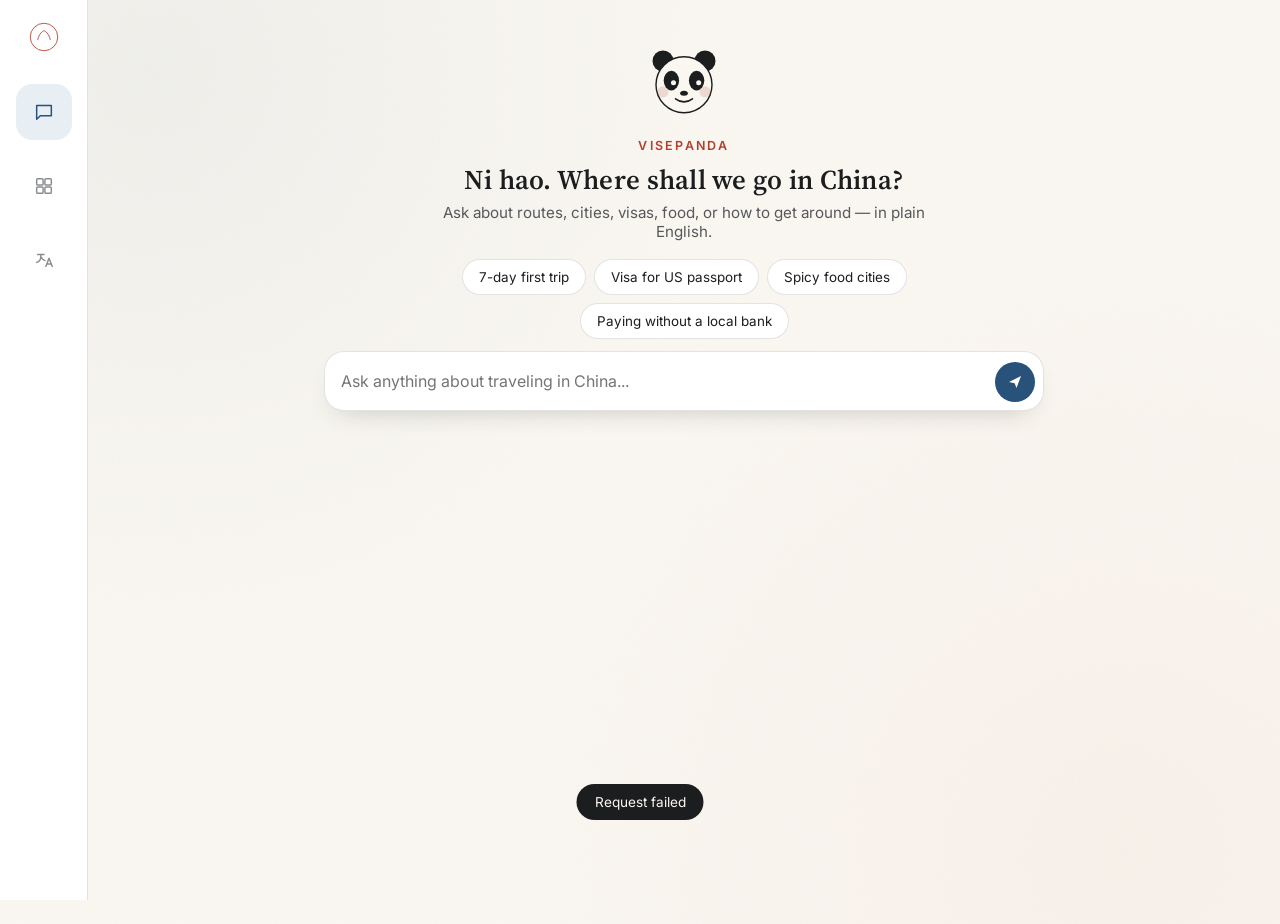
==== commit 2a57b8e1: "Merge 31e4db67f135ec67002e6ac11f7537c0cfbb0042 into e93bfcfa6117a0fb6549aa226f5333a6fd2f34cd" ====
--- a/web/index.html
+++ b/web/index.html
@@ -1,310 +1,212 @@
 <!doctype html>
 <html lang="en">
-  <head>
-    <meta charset="utf-8">
-    <meta name="viewport" content="width=device-width, initial-scale=1">
-    <title>VisePanda | China Travel Butler</title>
-    <meta name="description" content="Your all-in-one China travel butler for planning, translation, rides, meals, routes, and local travel help.">
-    <meta name="theme-color" content="#0f2633">
-    <link rel="preconnect" href="https://fonts.googleapis.com">
-    <link rel="preconnect" href="https://fonts.gstatic.com" crossorigin>
-    <link rel="stylesheet" href="https://fonts.googleapis.com/css2?family=Plus+Jakarta+Sans:wght@400;500;600;700;800&display=swap">
-    <link rel="manifest" href="/web/manifest.json">
-    <link rel="stylesheet" href="/web/app.css?v=20260623-v621-travel-butler-translate">
-  </head>
-  <body>
-    <header class="topbar">
-      <a class="brand" href="/" aria-label="VisePanda home">
-        <img src="/static/img/logo-panda.jpg" alt="">
-        <span>VisePanda</span>
-      </a>
-      <div class="topbar__actions">
-        <button class="icon-button" id="authButton" title="Account" aria-label="Account">
-          <svg viewBox="0 0 24 24" aria-hidden="true"><circle cx="12" cy="8" r="4"></circle><path d="M4 21c1.7-4 4.4-6 8-6s6.3 2 8 6"></path></svg>
-        </button>
-      </div>
-    </header>
-    <nav class="nav" aria-label="Primary" role="tablist">
-      <button class="nav__item is-active" id="tab-chatbot" data-view="chat" role="tab" aria-selected="true" aria-controls="panel-chat" title="Chatbot" aria-label="Chatbot">
-        <svg viewBox="0 0 24 24" aria-hidden="true"><path d="M21 15a4 4 0 0 1-4 4H8l-5 3V7a4 4 0 0 1 4-4h10a4 4 0 0 1 4 4Z"></path></svg>
-        <span>Chatbot</span>
+<head>
+  <meta charset="utf-8">
+  <meta name="viewport" content="width=device-width, initial-scale=1, viewport-fit=cover">
+  <title>VisePanda — China Travel Butler</title>
+  <meta name="description" content="An English-native China travel butler: ask questions, plan your route, and translate on the spot.">
+  <meta name="theme-color" content="#1c2b3a">
+  <link rel="manifest" href="/web/manifest.json">
+  <link rel="icon" href="/static/icon.svg" type="image/svg+xml">
+  <link rel="apple-touch-icon" href="/web/icon-192.png">
+  <link rel="preconnect" href="https://fonts.googleapis.com">
+  <link rel="preconnect" href="https://fonts.gstatic.com" crossorigin>
+  <link rel="stylesheet" href="https://fonts.googleapis.com/css2?family=Noto+Serif+SC:wght@500;600&family=Source+Serif+4:opsz,wght@8..60,500;8..60,600&family=Inter:wght@400;500;600&display=swap">
+  <link rel="stylesheet" href="/web/css/app.css?v=7.0.0">
+</head>
+<body data-view="chat">
+  <a class="skip-link" href="#main">Skip to content</a>
+
+  <header class="rail" aria-label="Primary">
+    <div class="rail__mark" aria-hidden="true">
+      <svg viewBox="0 0 48 48" class="mark-glyph"><circle cx="24" cy="24" r="22" fill="none" stroke="currentColor" stroke-width="1.4"/><path d="M14 28c2-9 8-14 10-14s8 5 10 14" fill="none" stroke="currentColor" stroke-width="1.4" stroke-linecap="round"/></svg>
+    </div>
+    <nav class="rail__tabs" role="tablist" aria-label="App sections">
+      <button class="rail__tab is-active" id="tab-chat" role="tab" aria-selected="true" aria-controls="panel-chat" data-view="chat" type="button">
+        <svg viewBox="0 0 24 24" aria-hidden="true"><path d="M4 5h16v11H8l-4 4z" fill="none" stroke="currentColor" stroke-width="1.6" stroke-linejoin="round"/></svg>
+        <span>Ask</span>
       </button>
-      <button class="nav__item" id="tab-dashboard" data-view="dashboard" role="tab" aria-selected="false" aria-controls="panel-dashboard" title="Dashboard" aria-label="Dashboard">
-        <svg viewBox="0 0 24 24" aria-hidden="true"><path d="M4 13h7V4H4Z"></path><path d="M13 20h7V4h-7Z"></path><path d="M4 20h7v-5H4Z"></path></svg>
+      <button class="rail__tab" id="tab-dashboard" role="tab" aria-selected="false" aria-controls="panel-dashboard" data-view="dashboard" type="button">
+        <svg viewBox="0 0 24 24" aria-hidden="true"><rect x="4" y="4" width="7" height="7" rx="1.2" fill="none" stroke="currentColor" stroke-width="1.6"/><rect x="13" y="4" width="7" height="7" rx="1.2" fill="none" stroke="currentColor" stroke-width="1.6"/><rect x="4" y="13" width="7" height="7" rx="1.2" fill="none" stroke="currentColor" stroke-width="1.6"/><rect x="13" y="13" width="7" height="7" rx="1.2" fill="none" stroke="currentColor" stroke-width="1.6"/></svg>
         <span>Dashboard</span>
       </button>
-      <button class="nav__item" id="tab-translate" data-view="translate" role="tab" aria-selected="false" aria-controls="panel-translate">
-        <svg viewBox="0 0 24 24" aria-hidden="true"><path d="M5 5h8"></path><path d="M9 3v2"></path><path d="M4 11c3.4 0 6-2.2 6-6"></path><path d="M12 11c-1.4-.6-2.6-1.6-3.5-3"></path><path d="M13 21l4-10 4 10"></path><path d="M15 17h4"></path></svg>
-        <span>Translation</span>
+      <button class="rail__tab" id="tab-translate" role="tab" aria-selected="false" aria-controls="panel-translate" data-view="translate" type="button">
+        <svg viewBox="0 0 24 24" aria-hidden="true"><path d="M5 6h7M8.5 6v2.4C8.5 12 6 14 4 14.6M9 9.2c1 1.6 2.6 2.8 4 3.4M14 19l3.5-9 3.5 9M14.9 16.4h5.2" fill="none" stroke="currentColor" stroke-width="1.6" stroke-linecap="round" stroke-linejoin="round"/></svg>
+        <span>Translate</span>
       </button>
     </nav>
-
-    <main>
-      <section class="dashboard section dashboard-drive is-hidden" id="panel-dashboard" data-view-panel="dashboard" role="tabpanel" aria-labelledby="tab-dashboard" hidden>
-        <div class="dashboard-main">
-          <div class="section__head">
-            <p class="eyebrow">Superdrive</p>
-            <h2>China trip command center</h2>
-          </div>
-          <div class="weather-strip">
-            <span>Shanghai · 28°C · Cloudy</span>
-            <span id="dashboardLocation">Location-aware travel cards are ready.</span>
-          </div>
-          <form class="planner" id="quickPlanner">
-            <label>
-              Destination idea
-              <input name="destination" type="text" placeholder="Beijing, Chengdu, first-time China...">
-            </label>
-            <label>
-              Travel length
-              <select name="length">
-                <option value="3 days">3 days</option>
-                <option value="7 days" selected>7 days</option>
-                <option value="14 days">14 days</option>
-              </select>
-            </label>
-            <button class="primary" type="submit">
-              <svg viewBox="0 0 24 24" aria-hidden="true"><path d="M5 12h14"></path><path d="m13 6 6 6-6 6"></path></svg>
-              Ask AI
-            </button>
-          </form>
-          <div class="dashboard-actions" aria-label="Quick actions">
-            <button class="dashboard-action" id="dashboardHotelsButton" type="button">
-              <strong>Hotels</strong>
-              <span>Foreigner-ready stays</span>
-            </button>
-            <button class="dashboard-action" id="dashboardMapButton" type="button">
-              <strong>Map</strong>
-              <span>Nearby POI and routes</span>
-            </button>
-            <button class="dashboard-action" id="dashboardDealsButton" type="button">
-              <strong>Deals</strong>
-              <span>Food and local vouchers</span>
-            </button>
-          </div>
-          <div class="dashboard-grid" aria-label="Planning drive">
-            <article>
-              <strong>Questions</strong>
-              <span id="questionSummary">No questions yet. Ask VisePanda to start building context.</span>
-            </article>
-            <article>
-              <strong>Saved trips</strong>
-              <span id="dashboardTrips">No saved trips on this device yet.</span>
-            </article>
-            <article>
-              <strong>Next action</strong>
-              <span id="dashboardNext">Start with dates, route style, or entry requirements.</span>
-            </article>
-          </div>
-          <div class="dashboard-list" id="recentQuestions" aria-label="Recent questions"></div>
-          <section class="dashboard-module">
-            <div class="module-head">
-              <h3>Hotels</h3>
-              <span>Accepts foreign guests · English service · card support</span>
-            </div>
-            <div class="mini-card-grid" id="dashboardHotels"></div>
-          </section>
-          <section class="dashboard-module">
-            <div class="module-head">
-              <h3>Map and nearby POI</h3>
-              <span>Backed by a server-side map proxy interface</span>
-            </div>
-            <div class="dashboard-map" id="dashboardMap"></div>
-          </section>
-          <section class="dashboard-module">
-            <div class="module-head">
-              <h3>Deals</h3>
-              <span>Meituan and Dianping style guidance for visitors</span>
-            </div>
-            <div class="mini-card-grid" id="dashboardDeals"></div>
-          </section>
-          <section class="dashboard-module">
-            <div class="module-head">
-              <h3>Recommended cities</h3>
-              <span>High-signal destinations for first-time and repeat visitors</span>
-            </div>
-            <div class="city-strip" id="featuredCities"></div>
-            <div class="mini-card-grid" id="dashboardCities"></div>
-          </section>
-          <section class="dashboard-module">
-            <div class="module-head">
-              <h3>Travel tools</h3>
-              <span>Visa · payment · connectivity · packing</span>
-            </div>
-            <div class="mini-card-grid" id="dashboardTools"></div>
-          </section>
-          <section class="dashboard-module">
-            <div class="module-head">
-              <div>
-                <h3>My trips</h3>
-                <span>Drafts saved on this device or synced after sign-in</span>
-              </div>
-              <button class="secondary" id="refreshTrips" type="button">Refresh</button>
-            </div>
-            <form class="trip-form" id="tripForm">
-              <input name="title" type="text" placeholder="Trip title" required>
-              <input name="destination" type="text" placeholder="Destination">
-              <input name="startDate" type="date">
-              <input name="endDate" type="date">
-              <button class="primary" type="submit">Save trip</button>
-            </form>
-            <div class="mini-card-grid" id="dashboardTripsList"></div>
-          </section>
-        </div>
-        <aside class="readiness">
-          <h2>Readiness</h2>
-          <ul>
-            <li><span></span>Passport valid for six months</li>
-            <li><span></span>Visa or transit rule checked</li>
-            <li><span></span>Payment apps linked to card</li>
-            <li><span></span>Offline maps and translator ready</li>
-          </ul>
-        </aside>
-      </section>
-
-      <section class="workspace section chat-hero" id="panel-chat" data-view-panel="chat" role="tabpanel" aria-labelledby="tab-chatbot">
-        <div class="chat-shell">
-          <div class="chat-welcome" id="chatWelcome">
-            <svg class="panda-mascot" viewBox="0 0 100 100" aria-hidden="true">
-              <circle cx="26" cy="24" r="13" fill="#1f2530"></circle>
-              <circle cx="74" cy="24" r="13" fill="#1f2530"></circle>
-              <circle cx="50" cy="56" r="34" fill="#fbfdff" stroke="#1f2530" stroke-width="2"></circle>
-              <circle cx="22" cy="62" r="7" fill="#d9363e" opacity="0.18"></circle>
-              <circle cx="78" cy="62" r="7" fill="#d9363e" opacity="0.18"></circle>
-              <g class="panda-eye">
-                <ellipse cx="35" cy="52" rx="10" ry="13" fill="#1f2530"></ellipse>
-                <circle cx="37" cy="55" r="3.4" fill="#fbfdff"></circle>
-              </g>
-              <g class="panda-eye">
-                <ellipse cx="65" cy="52" rx="10" ry="13" fill="#1f2530"></ellipse>
-                <circle cx="67" cy="55" r="3.4" fill="#fbfdff"></circle>
-              </g>
-              <ellipse cx="50" cy="68" rx="5" ry="3.4" fill="#1f2530"></ellipse>
-              <path d="M40 75q10 8 20 0" fill="none" stroke="#1f2530" stroke-width="2.5" stroke-linecap="round"></path>
-            </svg>
-            <div class="agent-mark">
-              <strong>VisePanda</strong>
-              <span>China travel AI</span>
-            </div>
-            <div class="welcome-copy">
-              <h1><span class="accent-dot" aria-hidden="true"></span>Ni hao. Where in China next?</h1>
-            </div>
-            <div class="quick-chips" aria-label="Quick planning prompts">
-              <button type="button" data-mode="itinerary" data-depth="expert" data-prompt="Plan a first-time 7 day China route with simple rail transfers. Ask me only the missing questions first, then give a professional draft.">Plan 7 days</button>
-              <button type="button" data-mode="entry" data-depth="expert" data-prompt="Create a visa, payment, app, and document readiness checklist for a US traveler visiting China.">Visa check</button>
-              <button type="button" data-mode="city-fit" data-depth="standard" data-prompt="Compare Beijing, Shanghai, Chengdu, Xi'an, Guilin, and Zhangjiajie for a first-time traveler. Rank them by food, culture, logistics, and trip difficulty.">Cities</button>
-              <button type="button" data-mode="budget" data-depth="expert" data-prompt="Build a realistic China travel budget model for a 7 day first-time trip, with low, mid, and comfortable bands.">Budget</button>
-            </div>
-          </div>
-          <p class="llm-status" id="llmStatus" role="status" aria-live="polite">Checking DeepSeek connection...</p>
-          <p class="view-status chat-status" id="chatStatus" role="status" aria-live="polite">Ready. Start with a question or a quick prompt.</p>
-          <div class="chat-log" id="chatLog" aria-live="polite"></div>
-          <div class="followup-suggestions is-hidden" id="followupSuggestions" aria-label="Follow-up suggestions"></div>
-          <form class="chat-form" id="chatForm">
-            <textarea id="chatInput" rows="3" placeholder="Ask anything about traveling in China..."></textarea>
-            <button class="primary" type="submit">
-              <svg viewBox="0 0 24 24" aria-hidden="true"><path d="M22 2 11 13"></path><path d="m22 2-7 20-4-9-9-4Z"></path></svg>
-              <span class="send-label">Send</span>
-            </button>
-          </form>
-        </div>
-      </section>
-
-      <section class="workspace section is-hidden" id="panel-translate" data-view-panel="translate" role="tabpanel" aria-labelledby="tab-translate" hidden>
-        <div class="section__head row">
-          <div>
-            <p class="eyebrow">On-trip butler</p>
-            <h2>Translate</h2>
-          </div>
-          <button class="secondary" id="burnTranslationHistory" type="button">
-            <svg viewBox="0 0 24 24" aria-hidden="true"><path d="M3 6h18"></path><path d="M8 6V4h8v2"></path><path d="M6 6l1 14h10l1-14"></path></svg>
-            Clear history
-          </button>
-        </div>
-        <p class="view-status" id="translateStatus" role="status" aria-live="polite"></p>
-        <div class="translate-shell">
-          <article class="voice-card">
-            <div>
-              <h3>Voice translator</h3>
-              <p class="meta">Press to use browser speech tools when available. Best for taxi, hotel, restaurant, and direction moments.</p>
-            </div>
-            <button class="primary" id="voiceTranslateButton" type="button">
-              <svg viewBox="0 0 24 24" aria-hidden="true"><path d="M12 3a3 3 0 0 0-3 3v6a3 3 0 0 0 6 0V6a3 3 0 0 0-3-3Z"></path><path d="M19 10v2a7 7 0 0 1-14 0v-2"></path><path d="M12 19v3"></path></svg>
-              Hold to speak
-            </button>
-          </article>
-          <form class="translation-card" id="translationForm">
-            <label>
-              Text translator
-              <textarea id="translationInput" rows="5" placeholder="Paste Chinese or English text..."></textarea>
-            </label>
-            <div class="translation-actions">
-              <button class="primary" type="submit">
-                <svg viewBox="0 0 24 24" aria-hidden="true"><path d="m5 12 14 0"></path><path d="m13 6 6 6-6 6"></path></svg>
-                Translate
-              </button>
-              <button class="secondary" id="swapTranslationDirection" type="button">Swap direction</button>
-            </div>
-            <output class="translation-output" id="translationOutput">Translation will appear here.</output>
-          </form>
-          <div class="phrase-library" id="phraseLibrary" aria-label="Travel phrase library"></div>
-          <div class="translation-history" id="translationHistory" aria-label="Recent translations"></div>
-        </div>
-      </section>
-
-    </main>
-
-    <button class="mobile-ask-fab" id="mobileAskButton" type="button">
-      <svg viewBox="0 0 24 24" aria-hidden="true"><path d="M21 15a4 4 0 0 1-4 4H8l-5 3V7a4 4 0 0 1 4-4h10a4 4 0 0 1 4 4Z"></path></svg>
-      Ask AI
-    </button>
-
-    <dialog class="auth-dialog" id="authDialog">
-      <div class="sheet-handle" aria-hidden="true"></div>
-      <form method="dialog" class="dialog-close">
-        <button class="icon-button" title="Close" aria-label="Close">
-          <svg viewBox="0 0 24 24" aria-hidden="true"><path d="M18 6 6 18"></path><path d="m6 6 12 12"></path></svg>
+  </header>
+
+  <main id="main">
+    <!-- ===== Ask / Chat ===== -->
+    <section class="panel chat-panel" id="panel-chat" role="tabpanel" aria-labelledby="tab-chat">
+      <div class="chat-welcome" id="chatWelcome">
+        <div class="panda" aria-hidden="true">
+          <svg viewBox="0 0 120 120" class="panda__svg">
+            <circle cx="30" cy="30" r="15" fill="var(--ink)"/>
+            <circle cx="90" cy="30" r="15" fill="var(--ink)"/>
+            <circle cx="60" cy="64" r="40" fill="var(--paper)" stroke="var(--ink)" stroke-width="2"/>
+            <circle cx="30" cy="74" r="8" fill="var(--vermillion)" opacity="0.16"/>
+            <circle cx="90" cy="74" r="8" fill="var(--vermillion)" opacity="0.16"/>
+            <g class="panda__eye">
+              <ellipse cx="42" cy="58" rx="11" ry="14" fill="var(--ink)"/>
+              <circle cx="45" cy="61" r="3.6" fill="var(--paper)"/>
+            </g>
+            <g class="panda__eye">
+              <ellipse cx="78" cy="58" rx="11" ry="14" fill="var(--ink)"/>
+              <circle cx="81" cy="61" r="3.6" fill="var(--paper)"/>
+            </g>
+            <ellipse cx="60" cy="76" rx="5.5" ry="3.6" fill="var(--ink)"/>
+            <path d="M48 84q12 9 24 0" fill="none" stroke="var(--ink)" stroke-width="2.4" stroke-linecap="round"/>
+          </svg>
+        </div>
+        <p class="brand-mark">VisePanda</p>
+        <h1 class="welcome-title">Ni hao. Where shall we go in China?</h1>
+        <p class="welcome-sub">Ask about routes, cities, visas, food, or how to get around — in plain English.</p>
+        <div class="quick-chips" aria-label="Example questions">
+          <button type="button" class="chip" data-prompt="Plan a first-time 7 day China route for Beijing, Xi'an, and Shanghai.">7-day first trip</button>
+          <button type="button" class="chip" data-prompt="What visa do I need as a US passport holder?">Visa for US passport</button>
+          <button type="button" class="chip" data-prompt="Best street food cities in China for someone who loves spicy food?">Spicy food cities</button>
+          <button type="button" class="chip" data-prompt="How do I pay for things in China without a Chinese bank account?">Paying without a local bank</button>
+        </div>
+      </div>
+
+      <div class="chat-log" id="chatLog" aria-live="polite"></div>
+
+      <div class="followups" id="followups" hidden></div>
+
+      <form class="chat-form" id="chatForm">
+        <textarea id="chatInput" name="message" rows="1" placeholder="Ask anything about traveling in China..." aria-label="Message"></textarea>
+        <button class="send-btn" type="submit" aria-label="Send">
+          <svg viewBox="0 0 24 24" aria-hidden="true"><path d="M4 12l16-8-6 16-2.5-6.5z" fill="currentColor"/></svg>
         </button>
       </form>
-      <div class="auth-layout">
-        <div>
-          <p class="eyebrow">Account</p>
-          <h2 id="authTitle">Sign in</h2>
-          <p class="muted" id="authStatus">Save trips across devices and manage your profile.</p>
-        </div>
-        <form class="auth-form" id="authForm">
-          <input name="email" type="email" placeholder="Email" aria-label="Email" required>
-          <input name="password" type="password" placeholder="Password" aria-label="Password" minlength="8" required>
-          <button class="primary" type="submit">Continue</button>
-          <button class="link-button" type="button" id="toggleAuthMode">Create an account</button>
-          <a class="secondary google-login" id="googleLogin" href="/api/auth/google/start">
-            <svg viewBox="0 0 24 24" aria-hidden="true"><circle cx="12" cy="12" r="9"></circle><path d="M12 12h7"></path><path d="M18 15.5A7 7 0 1 1 16.8 7"></path></svg>
-            Continue with Google
-          </a>
+      <p class="chat-status" id="chatStatus" aria-live="polite"></p>
+    </section>
+
+    <!-- ===== Dashboard ===== -->
+    <section class="panel" id="panel-dashboard" role="tabpanel" aria-labelledby="tab-dashboard" hidden>
+      <div class="page-head">
+        <p class="eyebrow">Trip command center</p>
+        <h1>Dashboard</h1>
+      </div>
+
+      <section class="module" id="climateModule">
+        <h2>Climate snapshot</h2>
+        <div class="module-body" id="climateBody"><p class="placeholder">Pick a city below to see its best season.</p></div>
+      </section>
+
+      <section class="module">
+        <div class="module-head">
+          <h2>My trips</h2>
+        </div>
+        <form class="trip-form" id="tripForm">
+          <input name="title" type="text" placeholder="Trip name" required>
+          <input name="destination" type="text" placeholder="Destination">
+          <button class="btn-primary" type="submit">Save</button>
         </form>
-        <form class="auth-form is-hidden" id="verifyForm">
-          <input name="email" type="email" placeholder="Email" aria-label="Email" required>
-          <input name="code" inputmode="numeric" autocomplete="one-time-code" maxlength="6" placeholder="6-digit code" aria-label="Verification code" required>
-          <button class="primary" type="submit">Verify email</button>
-          <button class="secondary" type="button" id="resendVerification">Resend code</button>
-          <button class="link-button" type="button" id="backToSignIn">Back to sign in</button>
+        <div class="card-grid" id="tripsList"><p class="placeholder">No saved trips yet. Drafts stay on this device.</p></div>
+      </section>
+
+      <section class="module">
+        <h2>Featured cities</h2>
+        <div class="card-row" id="citiesRow"><p class="placeholder">Loading cities…</p></div>
+      </section>
+
+      <section class="module">
+        <h2>Foreigner-friendly hotels</h2>
+        <div class="card-grid" id="hotelsGrid"><p class="placeholder">Loading hotels…</p></div>
+      </section>
+
+      <section class="module">
+        <h2>Local deals</h2>
+        <div class="card-grid" id="dealsGrid"><p class="placeholder">Loading deals…</p></div>
+      </section>
+
+      <section class="module">
+        <h2>Map &amp; routes</h2>
+        <form class="map-form" id="mapForm">
+          <input name="q" type="text" placeholder="Search a place, e.g. Forbidden City">
+          <button class="btn-secondary" type="submit">Search</button>
         </form>
-        <form class="profile-form is-hidden" id="profileForm">
-          <input name="name" placeholder="Display name" aria-label="Display name">
-          <input name="currentPassword" type="password" placeholder="Current password" aria-label="Current password">
-          <input name="newPassword" type="password" placeholder="New password" aria-label="New password">
-          <button class="primary" type="submit">Update profile</button>
-          <button class="secondary" type="button" id="logoutButton">Sign out</button>
+        <div class="card-grid" id="mapResults"></div>
+      </section>
+
+      <section class="module">
+        <h2>Travel tools</h2>
+        <div class="card-grid" id="toolsGrid"><p class="placeholder">Loading tools…</p></div>
+      </section>
+    </section>
+
+    <!-- ===== Translate ===== -->
+    <section class="panel" id="panel-translate" role="tabpanel" aria-labelledby="tab-translate" hidden>
+      <div class="page-head">
+        <p class="eyebrow">During-trip butler</p>
+        <h1>Translate</h1>
+      </div>
+
+      <section class="module voice-card">
+        <h2>Voice translation</h2>
+        <p class="muted" id="voiceStatus">Checking your browser's speech support…</p>
+        <button class="btn-primary" id="voiceButton" type="button">Hold to speak</button>
+      </section>
+
+      <section class="module">
+        <h2>Text translator</h2>
+        <form class="translate-form" id="translateForm">
+          <input id="translateInput" type="text" placeholder="Type a word or phrase, e.g. taxi, spicy, passport" autocomplete="off">
+          <button class="btn-primary" type="submit">Find</button>
         </form>
-      </div>
-    </dialog>
-
-    <div class="toast" id="toast" role="status" aria-live="polite"></div>
-
-    <template id="messageTemplate">
-      <article class="message"><span class="message__author"></span><p class="message__body"></p></article>
-    </template>
-
-    <script src="/web/app.js?v=20260623-v621-travel-butler-translate" defer></script>
-  </body>
+        <div class="card-grid" id="translateResults"></div>
+      </section>
+
+      <section class="module">
+        <div class="module-head">
+          <h2>Phrase library</h2>
+          <div class="category-tabs" id="phraseCategories" role="tablist" aria-label="Phrase categories">
+            <button type="button" class="category-tab is-active" data-category="phrases">Common</button>
+            <button type="button" class="category-tab" data-category="dining">Dining</button>
+            <button type="button" class="category-tab" data-category="attractions">Attractions</button>
+            <button type="button" class="category-tab" data-category="culture">Culture</button>
+          </div>
+        </div>
+        <div class="card-grid" id="phraseLibrary"><p class="placeholder">Loading phrases…</p></div>
+      </section>
+
+      <section class="module">
+        <div class="module-head">
+          <h2>History</h2>
+          <button class="btn-text" id="clearHistory" type="button">Clear</button>
+        </div>
+        <div class="card-grid" id="historyList"><p class="placeholder">Your recent lookups will appear here.</p></div>
+      </section>
+    </section>
+  </main>
+
+  <nav class="tabbar" role="tablist" aria-label="App sections (mobile)">
+    <button class="tabbar__item is-active" role="tab" aria-selected="true" data-view="chat" type="button">
+      <svg viewBox="0 0 24 24" aria-hidden="true"><path d="M4 5h16v11H8l-4 4z" fill="none" stroke="currentColor" stroke-width="1.6" stroke-linejoin="round"/></svg>
+      <span>Ask</span>
+    </button>
+    <button class="tabbar__item" role="tab" aria-selected="false" data-view="dashboard" type="button">
+      <svg viewBox="0 0 24 24" aria-hidden="true"><rect x="4" y="4" width="7" height="7" rx="1.2" fill="none" stroke="currentColor" stroke-width="1.6"/><rect x="13" y="4" width="7" height="7" rx="1.2" fill="none" stroke="currentColor" stroke-width="1.6"/><rect x="4" y="13" width="7" height="7" rx="1.2" fill="none" stroke="currentColor" stroke-width="1.6"/><rect x="13" y="13" width="7" height="7" rx="1.2" fill="none" stroke="currentColor" stroke-width="1.6"/></svg>
+      <span>Dashboard</span>
+    </button>
+    <button class="tabbar__item" role="tab" aria-selected="false" data-view="translate" type="button">
+      <svg viewBox="0 0 24 24" aria-hidden="true"><path d="M5 6h7M8.5 6v2.4C8.5 12 6 14 4 14.6M9 9.2c1 1.6 2.6 2.8 4 3.4M14 19l3.5-9 3.5 9M14.9 16.4h5.2" fill="none" stroke="currentColor" stroke-width="1.6" stroke-linecap="round" stroke-linejoin="round"/></svg>
+      <span>Translate</span>
+    </button>
+  </nav>
+
+  <div class="toast" id="toast" role="status" aria-live="polite"></div>
+
+  <template id="messageTemplate">
+    <article class="message">
+      <p class="message__author"></p>
+      <p class="message__body"></p>
+    </article>
+  </template>
+
+  <script type="module" src="/web/js/main.js"></script>
+</body>
 </html>
--- a/web/css/app.css
+++ b/web/css/app.css
@@ -0,0 +1,290 @@
+/* VisePanda v7.0.0 — restrained ink-and-porcelain design system */
+
+@media (prefers-reduced-motion: no-preference) {
+  :root { --motion-ok: 1; }
+}
+
+:root {
+  --paper: #faf7f1;
+  --paper-deep: #f1ecdf;
+  --ink: #1c1d1f;
+  --ink-soft: #56585c;
+  --ink-faint: #8b8d90;
+  --porcelain: #28527a;
+  --porcelain-soft: #5d83a6;
+  --porcelain-mist: #e7eef4;
+  --vermillion: #b3402f;
+  --vermillion-soft: #d97a68;
+  --border: rgba(28, 29, 31, 0.12);
+  --surface: #ffffff;
+  --surface-soft: #f6f3ea;
+  --shadow: 0 12px 28px -16px rgba(28, 29, 31, 0.28);
+  --shadow-soft: 0 4px 14px -8px rgba(28, 29, 31, 0.18);
+  --radius: 14px;
+  --radius-sm: 10px;
+  --font-display: "Source Serif 4", "Noto Serif SC", Georgia, "Songti SC", serif;
+  --font-body: "Inter", -apple-system, "Segoe UI", system-ui, "PingFang SC", sans-serif;
+  --tabbar-h: 64px;
+  --rail-w: 88px;
+}
+
+@media (prefers-color-scheme: dark) {
+  :root {
+    --paper: #15171a;
+    --paper-deep: #0f1113;
+    --ink: #f1efe9;
+    --ink-soft: #c2c3c6;
+    --ink-faint: #8a8c90;
+    --porcelain-mist: #1c2733;
+    --border: rgba(241, 239, 233, 0.14);
+    --surface: #1d1f23;
+    --surface-soft: #20232a;
+  }
+}
+
+* { box-sizing: border-box; }
+html, body { margin: 0; padding: 0; }
+
+body {
+  background: var(--paper);
+  color: var(--ink);
+  font-family: var(--font-body);
+  min-height: 100dvh;
+  -webkit-font-smoothing: antialiased;
+  background-image:
+    radial-gradient(circle at 12% 8%, rgba(40, 82, 122, 0.05), transparent 40%),
+    radial-gradient(circle at 88% 92%, rgba(179, 64, 47, 0.04), transparent 45%),
+    url("data:image/svg+xml,%3Csvg xmlns='http://www.w3.org/2000/svg' width='160' height='160'%3E%3Cfilter id='n'%3E%3CfeTurbulence type='fractalNoise' baseFrequency='0.9' numOctaves='2' stitchTiles='stitch'/%3E%3C/filter%3E%3Crect width='100%25' height='100%25' filter='url(%23n)' opacity='0.025'/%3E%3C/svg%3E");
+}
+
+h1, h2 { font-family: var(--font-display); font-weight: 600; letter-spacing: 0.01em; }
+
+.skip-link {
+  position: absolute; left: -999px; top: 0;
+}
+.skip-link:focus { left: 8px; top: 8px; z-index: 100; background: var(--surface); padding: 8px 12px; border-radius: 8px; }
+
+button { font-family: inherit; }
+input, textarea { font-family: inherit; font-size: 1rem; }
+
+/* ===== Layout shell ===== */
+.rail {
+  display: none;
+}
+
+main {
+  padding-bottom: calc(var(--tabbar-h) + env(safe-area-inset-bottom) + 12px);
+  min-height: 100dvh;
+}
+
+.panel { display: block; animation: fadeUp 0.32s ease both; }
+.panel[hidden] { display: none; }
+
+@keyframes fadeUp {
+  from { opacity: 0; transform: translateY(8px); }
+  to { opacity: 1; transform: translateY(0); }
+}
+
+.page-head { padding: 24px 20px 4px; }
+.eyebrow { margin: 0; font-size: 0.78rem; letter-spacing: 0.12em; text-transform: uppercase; color: var(--vermillion); font-weight: 600; }
+.page-head h1 { margin: 4px 0 0; font-size: 1.6rem; }
+
+.module { padding: 16px 20px; }
+.module h2 { font-size: 1.05rem; margin: 0 0 10px; }
+.module-head { display: flex; align-items: center; justify-content: space-between; gap: 12px; flex-wrap: wrap; }
+.module-body { }
+.placeholder { color: var(--ink-faint); font-size: 0.92rem; margin: 4px 0; }
+.muted { color: var(--ink-soft); font-size: 0.86rem; }
+
+.card-row { display: flex; gap: 12px; overflow-x: auto; padding-bottom: 4px; scroll-snap-type: x mandatory; -webkit-overflow-scrolling: touch; }
+.card-row > * { scroll-snap-align: start; flex: 0 0 auto; }
+
+.card-grid { display: grid; grid-template-columns: repeat(auto-fill, minmax(240px, 1fr)); gap: 12px; }
+
+.card {
+  background: var(--surface);
+  border: 1px solid var(--border);
+  border-radius: var(--radius);
+  padding: 14px 16px;
+  box-shadow: var(--shadow-soft);
+  transition: transform 0.18s ease, box-shadow 0.18s ease;
+}
+.card:hover { transform: translateY(-2px); box-shadow: var(--shadow); }
+.card h3 { margin: 0 0 4px; font-size: 1rem; font-family: var(--font-display); }
+.card p { margin: 2px 0; font-size: 0.88rem; color: var(--ink-soft); }
+.card .tag {
+  display: inline-block; font-size: 0.72rem; padding: 2px 8px; border-radius: 999px;
+  background: var(--porcelain-mist); color: var(--porcelain); margin: 6px 4px 0 0;
+}
+
+.city-card { min-width: 168px; background: var(--surface); border: 1px solid var(--border); border-radius: var(--radius); overflow: hidden; box-shadow: var(--shadow-soft); }
+.city-card img { width: 100%; height: 96px; object-fit: cover; display: block; }
+.city-card .city-card__body { padding: 10px 12px; }
+.city-card h3 { font-size: 0.96rem; margin: 0; }
+.city-card p { font-size: 0.78rem; margin: 2px 0 0; color: var(--ink-soft); }
+
+.btn-primary, .btn-secondary, .btn-text {
+  border-radius: 999px; border: 1px solid transparent; padding: 10px 18px;
+  font-size: 0.92rem; font-weight: 600; cursor: pointer; transition: transform 0.15s ease, opacity 0.15s ease;
+}
+.btn-primary { background: var(--porcelain); color: #fff; }
+.btn-primary:hover { transform: translateY(-1px); }
+.btn-secondary { background: var(--surface); color: var(--ink); border-color: var(--border); }
+.btn-text { background: none; color: var(--vermillion); padding: 4px 6px; }
+
+.trip-form, .map-form, .translate-form { display: flex; gap: 8px; margin-bottom: 12px; flex-wrap: wrap; }
+.trip-form input, .map-form input, .translate-form input {
+  flex: 1; min-width: 140px; padding: 10px 14px; border: 1px solid var(--border); border-radius: var(--radius-sm);
+  background: var(--surface); color: var(--ink);
+}
+
+.category-tabs { display: flex; gap: 6px; flex-wrap: wrap; }
+.category-tab {
+  border: 1px solid var(--border); background: var(--surface); color: var(--ink-soft);
+  border-radius: 999px; padding: 6px 14px; font-size: 0.82rem; cursor: pointer;
+}
+.category-tab.is-active { background: var(--porcelain); color: #fff; border-color: var(--porcelain); }
+
+.voice-card { text-align: center; }
+.voice-card .btn-primary { margin-top: 8px; }
+.voice-card .btn-primary.is-listening { background: var(--vermillion); animation: pulse 1.2s ease-in-out infinite; }
+
+@keyframes pulse {
+  0%, 100% { transform: scale(1); }
+  50% { transform: scale(1.05); }
+}
+
+/* ===== Chat / Ask ===== */
+.chat-panel { display: flex; flex-direction: column; min-height: 100dvh; padding: 0 16px; }
+
+.chat-welcome { text-align: center; padding: 40px 12px 12px; max-width: 560px; margin: 0 auto; }
+.panda { width: 84px; margin: 0 auto 10px; }
+.panda__svg { width: 100%; height: 100%; }
+.panda__eye { transform-box: fill-box; transform-origin: center; animation: blink 5.5s ease-in-out infinite; }
+.panda { animation: float 4.5s ease-in-out infinite; }
+
+@keyframes float {
+  0%, 100% { transform: translateY(0); }
+  50% { transform: translateY(-6px); }
+}
+@keyframes blink {
+  0%, 92%, 100% { transform: scaleY(1); }
+  95% { transform: scaleY(0.12); }
+}
+
+.brand-mark { margin: 0; font-size: 0.78rem; letter-spacing: 0.18em; text-transform: uppercase; color: var(--vermillion); font-weight: 600; }
+.welcome-title { font-size: 1.7rem; margin: 10px 0 6px; line-height: 1.25; }
+.welcome-sub { color: var(--ink-soft); margin: 0 0 18px; font-size: 0.95rem; }
+
+.quick-chips { display: flex; flex-wrap: wrap; gap: 8px; justify-content: center; }
+.chip {
+  border: 1px solid var(--border); background: var(--surface); border-radius: 999px;
+  padding: 9px 16px; font-size: 0.84rem; color: var(--ink); cursor: pointer;
+  transition: border-color 0.15s ease, transform 0.15s ease;
+}
+.chip:hover { border-color: var(--porcelain-soft); transform: translateY(-1px); }
+
+.chat-log { flex: 1; display: flex; flex-direction: column; gap: 14px; padding: 12px 0 90px; max-width: 720px; margin: 0 auto; width: 100%; }
+.chat-log:empty { display: none; }
+
+.message { animation: fadeIn 0.28s ease both; max-width: 92%; }
+@keyframes fadeIn { from { opacity: 0; transform: translateY(6px); } to { opacity: 1; transform: translateY(0); } }
+.message__author { margin: 0 0 4px; font-size: 0.74rem; letter-spacing: 0.06em; text-transform: uppercase; color: var(--ink-faint); }
+.message__body { margin: 0; white-space: pre-wrap; line-height: 1.55; padding: 12px 16px; border-radius: var(--radius); background: var(--surface); border: 1px solid var(--border); }
+.message.is-user { align-self: flex-end; }
+.message.is-user .message__body { background: var(--porcelain); color: #fff; border-color: transparent; }
+.message.is-user .message__author { text-align: right; }
+
+.followups { display: flex; flex-wrap: wrap; gap: 8px; max-width: 720px; margin: 0 auto 10px; width: 100%; }
+.followups[hidden] { display: none; }
+.followup { border: 1px solid var(--border); background: var(--surface-soft); border-radius: 999px; padding: 8px 14px; font-size: 0.82rem; cursor: pointer; }
+
+.chat-form {
+  position: sticky; bottom: calc(var(--tabbar-h) + env(safe-area-inset-bottom) + 10px);
+  display: flex; gap: 8px; align-items: flex-end; max-width: 720px; margin: 0 auto; width: 100%;
+  background: var(--surface); border: 1px solid var(--border); border-radius: 20px; padding: 8px 8px 8px 16px;
+  box-shadow: var(--shadow);
+}
+.chat-form textarea {
+  flex: 1; border: none; resize: none; background: none; color: var(--ink); padding: 10px 0;
+  max-height: 140px; line-height: 1.4; outline: none;
+}
+.send-btn {
+  width: 40px; height: 40px; border-radius: 50%; border: none; background: var(--porcelain); color: #fff;
+  display: grid; place-items: center; cursor: pointer; flex: none;
+}
+.send-btn svg { width: 18px; height: 18px; }
+
+.chat-status { text-align: center; font-size: 0.76rem; color: var(--ink-faint); padding: 6px 0 10px; min-height: 1em; }
+.chat-status:empty { display: none; }
+
+/* ===== Bottom tab bar (mobile) ===== */
+.tabbar {
+  position: fixed; left: 0; right: 0; bottom: 0; height: var(--tabbar-h);
+  padding-bottom: env(safe-area-inset-bottom);
+  display: grid; grid-template-columns: repeat(3, 1fr);
+  background: color-mix(in srgb, var(--surface) 92%, transparent);
+  backdrop-filter: blur(10px);
+  border-top: 1px solid var(--border);
+  z-index: 30;
+}
+.tabbar__item {
+  display: flex; flex-direction: column; align-items: center; justify-content: center; gap: 3px;
+  border: none; background: none; color: var(--ink-faint); font-size: 0.68rem; cursor: pointer;
+  position: relative;
+}
+.tabbar__item svg { width: 22px; height: 22px; }
+.tabbar__item.is-active { color: var(--porcelain); }
+.tabbar__item.is-active::after {
+  content: ""; position: absolute; top: 2px; width: 22px; height: 2px; border-radius: 2px;
+  background: var(--vermillion); transform: scaleX(0); transition: transform 0.25s ease;
+}
+.tabbar__item.is-active::after { transform: scaleX(1); }
+
+body.is-composing .tabbar { transform: translateY(100%); transition: transform 0.2s ease; }
+
+/* ===== Toast ===== */
+.toast {
+  position: fixed; left: 50%; bottom: calc(var(--tabbar-h) + 16px); transform: translate(-50%, 12px);
+  background: var(--ink); color: var(--paper); padding: 10px 18px; border-radius: 999px;
+  font-size: 0.85rem; opacity: 0; pointer-events: none; transition: opacity 0.2s ease, transform 0.2s ease;
+  z-index: 50;
+}
+.toast.is-visible { opacity: 1; transform: translate(-50%, 0); }
+
+/* ===== Desktop ===== */
+@media (min-width: 860px) {
+  .rail {
+    display: flex; flex-direction: column; align-items: center; gap: 28px;
+    position: fixed; left: 0; top: 0; bottom: 0; width: var(--rail-w);
+    background: var(--surface); border-right: 1px solid var(--border); padding: 22px 0; z-index: 20;
+  }
+  .rail__mark { color: var(--vermillion); }
+  .mark-glyph { width: 30px; height: 30px; }
+  .rail__tabs { display: flex; flex-direction: column; gap: 18px; }
+  .rail__tab {
+    width: 56px; height: 56px; border-radius: 16px; border: none; background: none; color: var(--ink-faint);
+    display: flex; flex-direction: column; align-items: center; justify-content: center; gap: 4px; cursor: pointer;
+    position: relative;
+  }
+  .rail__tab svg { width: 22px; height: 22px; }
+  .rail__tab span {
+    position: absolute; width: 1px; height: 1px; overflow: hidden; clip: rect(0,0,0,0);
+  }
+  .rail__tab.is-active { background: var(--porcelain-mist); color: var(--porcelain); }
+
+  .tabbar { display: none; }
+  main { margin-left: var(--rail-w); padding-bottom: 24px; }
+  .chat-form { bottom: 20px; }
+
+  .page-head, .module { max-width: 1080px; margin: 0 auto; padding-left: 28px; padding-right: 28px; }
+  .module { padding-top: 20px; padding-bottom: 20px; }
+}
+
+@media (min-width: 1280px) {
+  .card-grid { grid-template-columns: repeat(auto-fill, minmax(260px, 1fr)); }
+}
+
+@media (prefers-reduced-motion: reduce) {
+  *, *::before, *::after { animation-duration: 0.001ms !important; transition-duration: 0.001ms !important; }
+}
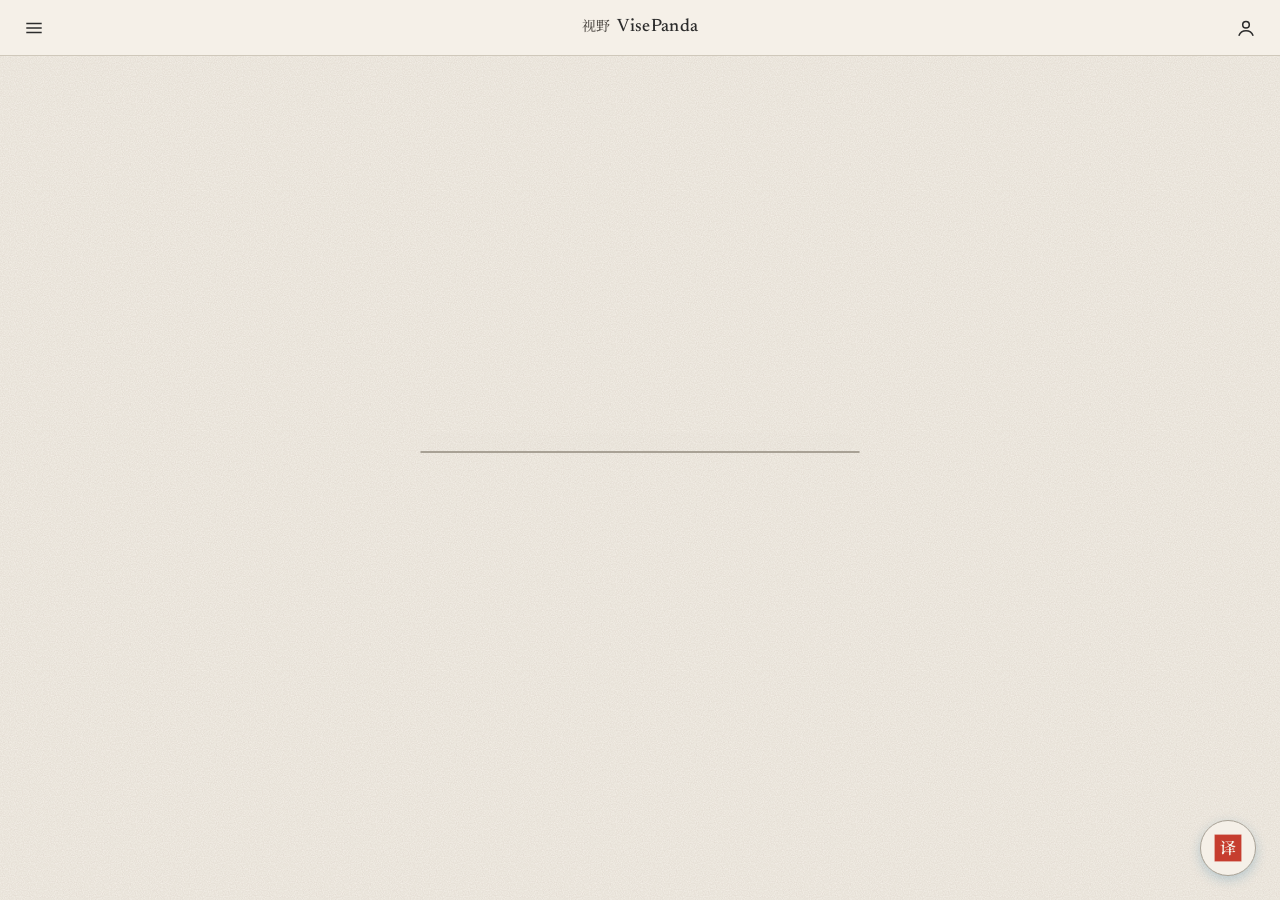
==== commit b8071fe6: "feat(web): shell + tokens + reusable components + PWA boot SPA shell with sticky header, FAB, drawer" ====
--- a/web/index.html
+++ b/web/index.html
@@ -2,211 +2,58 @@
 <html lang="en">
 <head>
   <meta charset="utf-8">
-  <meta name="viewport" content="width=device-width, initial-scale=1, viewport-fit=cover">
-  <title>VisePanda — China Travel Butler</title>
-  <meta name="description" content="An English-native China travel butler: ask questions, plan your route, and translate on the spot.">
-  <meta name="theme-color" content="#1c2b3a">
-  <link rel="manifest" href="/web/manifest.json">
-  <link rel="icon" href="/static/icon.svg" type="image/svg+xml">
-  <link rel="apple-touch-icon" href="/web/icon-192.png">
+  <meta name="viewport" content="width=device-width,initial-scale=1,viewport-fit=cover">
+  <meta name="theme-color" content="#f5f0e8">
+  <meta name="description" content="VisePanda — your English-native, mobile-first China travel butler. Chat, translate, plan.">
+  <link rel="manifest" href="/manifest.json">
+  <link rel="icon" type="image/svg+xml" href="/favicon.svg">
   <link rel="preconnect" href="https://fonts.googleapis.com">
   <link rel="preconnect" href="https://fonts.gstatic.com" crossorigin>
-  <link rel="stylesheet" href="https://fonts.googleapis.com/css2?family=Noto+Serif+SC:wght@500;600&family=Source+Serif+4:opsz,wght@8..60,500;8..60,600&family=Inter:wght@400;500;600&display=swap">
-  <link rel="stylesheet" href="/web/css/app.css?v=7.0.0">
+  <link rel="stylesheet" href="https://fonts.googleapis.com/css2?family=Inter:wght@400;500;600&family=Newsreader:wght@400;500;600&family=Noto+Serif+SC:wght@300;500;700&family=Noto+Sans+SC:wght@400;500&family=IBM+Plex+Mono:wght@400&display=swap">
+  <link rel="stylesheet" href="/web/css/tokens.css">
+  <link rel="stylesheet" href="/web/css/reset.css">
+  <link rel="stylesheet" href="/web/css/base.css">
+  <link rel="stylesheet" href="/web/css/components.css">
+  <link rel="stylesheet" href="/web/css/chat.css">
+  <link rel="stylesheet" href="/web/css/dashboard.css">
+  <link rel="stylesheet" href="/web/css/translate.css">
+  <link rel="stylesheet" href="/web/css/auth.css">
+  <title>VisePanda — your China travel butler</title>
 </head>
-<body data-view="chat">
-  <a class="skip-link" href="#main">Skip to content</a>
-
-  <header class="rail" aria-label="Primary">
-    <div class="rail__mark" aria-hidden="true">
-      <svg viewBox="0 0 48 48" class="mark-glyph"><circle cx="24" cy="24" r="22" fill="none" stroke="currentColor" stroke-width="1.4"/><path d="M14 28c2-9 8-14 10-14s8 5 10 14" fill="none" stroke="currentColor" stroke-width="1.4" stroke-linecap="round"/></svg>
-    </div>
-    <nav class="rail__tabs" role="tablist" aria-label="App sections">
-      <button class="rail__tab is-active" id="tab-chat" role="tab" aria-selected="true" aria-controls="panel-chat" data-view="chat" type="button">
-        <svg viewBox="0 0 24 24" aria-hidden="true"><path d="M4 5h16v11H8l-4 4z" fill="none" stroke="currentColor" stroke-width="1.6" stroke-linejoin="round"/></svg>
-        <span>Ask</span>
-      </button>
-      <button class="rail__tab" id="tab-dashboard" role="tab" aria-selected="false" aria-controls="panel-dashboard" data-view="dashboard" type="button">
-        <svg viewBox="0 0 24 24" aria-hidden="true"><rect x="4" y="4" width="7" height="7" rx="1.2" fill="none" stroke="currentColor" stroke-width="1.6"/><rect x="13" y="4" width="7" height="7" rx="1.2" fill="none" stroke="currentColor" stroke-width="1.6"/><rect x="4" y="13" width="7" height="7" rx="1.2" fill="none" stroke="currentColor" stroke-width="1.6"/><rect x="13" y="13" width="7" height="7" rx="1.2" fill="none" stroke="currentColor" stroke-width="1.6"/></svg>
-        <span>Dashboard</span>
-      </button>
-      <button class="rail__tab" id="tab-translate" role="tab" aria-selected="false" aria-controls="panel-translate" data-view="translate" type="button">
-        <svg viewBox="0 0 24 24" aria-hidden="true"><path d="M5 6h7M8.5 6v2.4C8.5 12 6 14 4 14.6M9 9.2c1 1.6 2.6 2.8 4 3.4M14 19l3.5-9 3.5 9M14.9 16.4h5.2" fill="none" stroke="currentColor" stroke-width="1.6" stroke-linecap="round" stroke-linejoin="round"/></svg>
-        <span>Translate</span>
-      </button>
-    </nav>
+<body>
+  <header class="app-header">
+    <button id="open-dashboard" class="header-btn" aria-label="Open dashboard">
+      <svg viewBox="0 0 20 20" width="22" height="22" fill="none" stroke="currentColor" stroke-width="1.4">
+        <path d="M3 6h14M3 10h14M3 14h14"/>
+      </svg>
+    </button>
+    <span class="wordmark">
+      <em class="zh">视野</em>
+      <strong>VisePanda</strong>
+    </span>
+    <button id="open-account" class="header-btn" aria-label="Account">
+      <svg viewBox="0 0 20 20" width="22" height="22" fill="none" stroke="currentColor" stroke-width="1.4">
+        <circle cx="10" cy="7" r="3"/>
+        <path d="M3.5 17c1.2-3 3.6-4.5 6.5-4.5s5.3 1.5 6.5 4.5"/>
+      </svg>
+    </button>
   </header>
 
-  <main id="main">
-    <!-- ===== Ask / Chat ===== -->
-    <section class="panel chat-panel" id="panel-chat" role="tabpanel" aria-labelledby="tab-chat">
-      <div class="chat-welcome" id="chatWelcome">
-        <div class="panda" aria-hidden="true">
-          <svg viewBox="0 0 120 120" class="panda__svg">
-            <circle cx="30" cy="30" r="15" fill="var(--ink)"/>
-            <circle cx="90" cy="30" r="15" fill="var(--ink)"/>
-            <circle cx="60" cy="64" r="40" fill="var(--paper)" stroke="var(--ink)" stroke-width="2"/>
-            <circle cx="30" cy="74" r="8" fill="var(--vermillion)" opacity="0.16"/>
-            <circle cx="90" cy="74" r="8" fill="var(--vermillion)" opacity="0.16"/>
-            <g class="panda__eye">
-              <ellipse cx="42" cy="58" rx="11" ry="14" fill="var(--ink)"/>
-              <circle cx="45" cy="61" r="3.6" fill="var(--paper)"/>
-            </g>
-            <g class="panda__eye">
-              <ellipse cx="78" cy="58" rx="11" ry="14" fill="var(--ink)"/>
-              <circle cx="81" cy="61" r="3.6" fill="var(--paper)"/>
-            </g>
-            <ellipse cx="60" cy="76" rx="5.5" ry="3.6" fill="var(--ink)"/>
-            <path d="M48 84q12 9 24 0" fill="none" stroke="var(--ink)" stroke-width="2.4" stroke-linecap="round"/>
-          </svg>
-        </div>
-        <p class="brand-mark">VisePanda</p>
-        <h1 class="welcome-title">Ni hao. Where shall we go in China?</h1>
-        <p class="welcome-sub">Ask about routes, cities, visas, food, or how to get around — in plain English.</p>
-        <div class="quick-chips" aria-label="Example questions">
-          <button type="button" class="chip" data-prompt="Plan a first-time 7 day China route for Beijing, Xi'an, and Shanghai.">7-day first trip</button>
-          <button type="button" class="chip" data-prompt="What visa do I need as a US passport holder?">Visa for US passport</button>
-          <button type="button" class="chip" data-prompt="Best street food cities in China for someone who loves spicy food?">Spicy food cities</button>
-          <button type="button" class="chip" data-prompt="How do I pay for things in China without a Chinese bank account?">Paying without a local bank</button>
-        </div>
-      </div>
+  <main id="view-chat" class="view view-chat"></main>
 
-      <div class="chat-log" id="chatLog" aria-live="polite"></div>
+  <div id="drawer-backdrop" class="drawer-backdrop" hidden></div>
+  <aside id="view-dashboard" class="drawer" aria-hidden="true"></aside>
 
-      <div class="followups" id="followups" hidden></div>
+  <div id="modal-backdrop" class="modal-backdrop" hidden></div>
+  <section id="view-translate" class="modal" aria-hidden="true"></section>
 
-      <form class="chat-form" id="chatForm">
-        <textarea id="chatInput" name="message" rows="1" placeholder="Ask anything about traveling in China..." aria-label="Message"></textarea>
-        <button class="send-btn" type="submit" aria-label="Send">
-          <svg viewBox="0 0 24 24" aria-hidden="true"><path d="M4 12l16-8-6 16-2.5-6.5z" fill="currentColor"/></svg>
-        </button>
-      </form>
-      <p class="chat-status" id="chatStatus" aria-live="polite"></p>
-    </section>
+  <div id="sheet-backdrop" class="sheet-backdrop" hidden></div>
+  <section id="view-auth" class="sheet" aria-hidden="true"></section>
 
-    <!-- ===== Dashboard ===== -->
-    <section class="panel" id="panel-dashboard" role="tabpanel" aria-labelledby="tab-dashboard" hidden>
-      <div class="page-head">
-        <p class="eyebrow">Trip command center</p>
-        <h1>Dashboard</h1>
-      </div>
+  <button id="fab-translate" class="fab" aria-label="Open translate" type="button">
+    <span class="chop">译</span>
+  </button>
 
-      <section class="module" id="climateModule">
-        <h2>Climate snapshot</h2>
-        <div class="module-body" id="climateBody"><p class="placeholder">Pick a city below to see its best season.</p></div>
-      </section>
-
-      <section class="module">
-        <div class="module-head">
-          <h2>My trips</h2>
-        </div>
-        <form class="trip-form" id="tripForm">
-          <input name="title" type="text" placeholder="Trip name" required>
-          <input name="destination" type="text" placeholder="Destination">
-          <button class="btn-primary" type="submit">Save</button>
-        </form>
-        <div class="card-grid" id="tripsList"><p class="placeholder">No saved trips yet. Drafts stay on this device.</p></div>
-      </section>
-
-      <section class="module">
-        <h2>Featured cities</h2>
-        <div class="card-row" id="citiesRow"><p class="placeholder">Loading cities…</p></div>
-      </section>
-
-      <section class="module">
-        <h2>Foreigner-friendly hotels</h2>
-        <div class="card-grid" id="hotelsGrid"><p class="placeholder">Loading hotels…</p></div>
-      </section>
-
-      <section class="module">
-        <h2>Local deals</h2>
-        <div class="card-grid" id="dealsGrid"><p class="placeholder">Loading deals…</p></div>
-      </section>
-
-      <section class="module">
-        <h2>Map &amp; routes</h2>
-        <form class="map-form" id="mapForm">
-          <input name="q" type="text" placeholder="Search a place, e.g. Forbidden City">
-          <button class="btn-secondary" type="submit">Search</button>
-        </form>
-        <div class="card-grid" id="mapResults"></div>
-      </section>
-
-      <section class="module">
-        <h2>Travel tools</h2>
-        <div class="card-grid" id="toolsGrid"><p class="placeholder">Loading tools…</p></div>
-      </section>
-    </section>
-
-    <!-- ===== Translate ===== -->
-    <section class="panel" id="panel-translate" role="tabpanel" aria-labelledby="tab-translate" hidden>
-      <div class="page-head">
-        <p class="eyebrow">During-trip butler</p>
-        <h1>Translate</h1>
-      </div>
-
-      <section class="module voice-card">
-        <h2>Voice translation</h2>
-        <p class="muted" id="voiceStatus">Checking your browser's speech support…</p>
-        <button class="btn-primary" id="voiceButton" type="button">Hold to speak</button>
-      </section>
-
-      <section class="module">
-        <h2>Text translator</h2>
-        <form class="translate-form" id="translateForm">
-          <input id="translateInput" type="text" placeholder="Type a word or phrase, e.g. taxi, spicy, passport" autocomplete="off">
-          <button class="btn-primary" type="submit">Find</button>
-        </form>
-        <div class="card-grid" id="translateResults"></div>
-      </section>
-
-      <section class="module">
-        <div class="module-head">
-          <h2>Phrase library</h2>
-          <div class="category-tabs" id="phraseCategories" role="tablist" aria-label="Phrase categories">
-            <button type="button" class="category-tab is-active" data-category="phrases">Common</button>
-            <button type="button" class="category-tab" data-category="dining">Dining</button>
-            <button type="button" class="category-tab" data-category="attractions">Attractions</button>
-            <button type="button" class="category-tab" data-category="culture">Culture</button>
-          </div>
-        </div>
-        <div class="card-grid" id="phraseLibrary"><p class="placeholder">Loading phrases…</p></div>
-      </section>
-
-      <section class="module">
-        <div class="module-head">
-          <h2>History</h2>
-          <button class="btn-text" id="clearHistory" type="button">Clear</button>
-        </div>
-        <div class="card-grid" id="historyList"><p class="placeholder">Your recent lookups will appear here.</p></div>
-      </section>
-    </section>
-  </main>
-
-  <nav class="tabbar" role="tablist" aria-label="App sections (mobile)">
-    <button class="tabbar__item is-active" role="tab" aria-selected="true" data-view="chat" type="button">
-      <svg viewBox="0 0 24 24" aria-hidden="true"><path d="M4 5h16v11H8l-4 4z" fill="none" stroke="currentColor" stroke-width="1.6" stroke-linejoin="round"/></svg>
-      <span>Ask</span>
-    </button>
-    <button class="tabbar__item" role="tab" aria-selected="false" data-view="dashboard" type="button">
-      <svg viewBox="0 0 24 24" aria-hidden="true"><rect x="4" y="4" width="7" height="7" rx="1.2" fill="none" stroke="currentColor" stroke-width="1.6"/><rect x="13" y="4" width="7" height="7" rx="1.2" fill="none" stroke="currentColor" stroke-width="1.6"/><rect x="4" y="13" width="7" height="7" rx="1.2" fill="none" stroke="currentColor" stroke-width="1.6"/><rect x="13" y="13" width="7" height="7" rx="1.2" fill="none" stroke="currentColor" stroke-width="1.6"/></svg>
-      <span>Dashboard</span>
-    </button>
-    <button class="tabbar__item" role="tab" aria-selected="false" data-view="translate" type="button">
-      <svg viewBox="0 0 24 24" aria-hidden="true"><path d="M5 6h7M8.5 6v2.4C8.5 12 6 14 4 14.6M9 9.2c1 1.6 2.6 2.8 4 3.4M14 19l3.5-9 3.5 9M14.9 16.4h5.2" fill="none" stroke="currentColor" stroke-width="1.6" stroke-linecap="round" stroke-linejoin="round"/></svg>
-      <span>Translate</span>
-    </button>
-  </nav>
-
-  <div class="toast" id="toast" role="status" aria-live="polite"></div>
-
-  <template id="messageTemplate">
-    <article class="message">
-      <p class="message__author"></p>
-      <p class="message__body"></p>
-    </article>
-  </template>
-
-  <script type="module" src="/web/js/main.js"></script>
+  <script type="module" src="/web/js/app.js"></script>
 </body>
 </html>
--- a/web/css/tokens.css
+++ b/web/css/tokens.css
@@ -0,0 +1,82 @@
+:root {
+  /* Surfaces */
+  --paper-white: #f5f0e8;
+  --paper-warm:  #ede5d4;
+  --paper-deep:  #e2d8c3;
+
+  /* Ink */
+  --ink-black:   #2c2c2c;
+  --ink-soft:    #5a5550;
+  --stone-gray:  #a8a195;
+  --stone-mist:  #cfc8bb;
+
+  /* Brand */
+  --qinghua-blue: #1e6f9f;
+  --qinghua-deep: #16567d;
+  --qinghua-mist: #d5e3ed;
+
+  /* Earned */
+  --cinnabar:     #c63d2f;
+  --dai-green:    #5a6d54;
+  --dai-tint:     #e7ece4;
+  --pale-gold:    #c9a961;
+
+  /* Type */
+  --font-sans:     'Inter', system-ui, -apple-system, sans-serif;
+  --font-serif:    'Newsreader', 'Georgia', serif;
+  --font-sc-serif: 'Noto Serif SC', 'STSong', serif;
+  --font-sc-sans:  'Noto Sans SC', system-ui, sans-serif;
+  --font-mono:     'IBM Plex Mono', 'Menlo', monospace;
+
+  --text-xs:   12px;
+  --text-sm:   14px;
+  --text-base: 16px;
+  --text-md:   18px;
+  --text-lg:   22px;
+  --text-xl:   28px;
+  --text-2xl:  36px;
+  --text-3xl:  52px;
+  --text-hero: clamp(96px, 22vw, 168px);
+
+  /* Spacing — 4px scale */
+  --space-1: 4px;
+  --space-2: 8px;
+  --space-3: 12px;
+  --space-4: 16px;
+  --space-5: 24px;
+  --space-6: 32px;
+  --space-7: 48px;
+  --space-8: 64px;
+  --space-9: 96px;
+
+  /* Geometry */
+  --radius-card:   2px;
+  --radius-button: 4px;
+  --radius-chip:   4px;
+  --radius-fab:    50%;
+  --hairline:      0.5px solid var(--stone-gray);
+  --hairline-soft: 0.5px solid var(--stone-mist);
+
+  /* Effects */
+  --shadow-card:  0 1px 0 rgba(44,44,44,0.04);
+  --shadow-fab:   0 4px 12px rgba(30,111,159,0.25);
+  --shadow-sheet: 0 -8px 24px rgba(44,44,44,0.08);
+
+  /* Layout */
+  --header-h:  56px;
+  --fab-size:  56px;
+  --max-read:  640px;
+
+  /* Motion */
+  --ease:      cubic-bezier(0.2, 0.6, 0.2, 1);
+  --dur-fast:  120ms;
+  --dur-base:  200ms;
+}
+
+@media (prefers-reduced-motion: reduce) {
+  :root {
+    --dur-fast: 0ms;
+    --dur-base: 0ms;
+  }
+  * { animation: none !important; transition: none !important; }
+}
--- a/web/css/base.css
+++ b/web/css/base.css
@@ -0,0 +1,68 @@
+html, body { background-color: var(--paper-white); color: var(--ink-black); }
+body {
+  font-family: var(--font-sans);
+  font-size: var(--text-base);
+  line-height: 1.5;
+  background-image: url('/web/assets/paper-noise.svg');
+  background-size: 240px 240px;
+  background-repeat: repeat;
+  background-attachment: fixed;
+  background-blend-mode: multiply;
+}
+
+.app-header {
+  position: sticky;
+  top: 0;
+  z-index: 30;
+  height: var(--header-h);
+  display: grid;
+  grid-template-columns: 44px 1fr 44px;
+  align-items: center;
+  padding: 0 var(--space-3);
+  background: var(--paper-white);
+  border-bottom: var(--hairline-soft);
+}
+
+.header-btn {
+  width: 44px;
+  height: 44px;
+  display: grid;
+  place-items: center;
+  color: var(--ink-black);
+  border-radius: var(--radius-button);
+  transition: background-color var(--dur-fast) var(--ease);
+}
+.header-btn:hover { background: var(--paper-warm); }
+
+.wordmark {
+  display: flex;
+  align-items: baseline;
+  justify-content: center;
+  gap: 6px;
+  font-family: var(--font-serif);
+  font-weight: 500;
+  font-size: var(--text-md);
+  letter-spacing: 0.02em;
+}
+.wordmark .zh {
+  font-family: var(--font-sc-serif);
+  font-size: 14px;
+  font-style: normal;
+  color: var(--ink-soft);
+  font-weight: 500;
+  letter-spacing: 0.06em;
+}
+.wordmark strong { font-weight: 500; }
+
+.view {
+  min-height: calc(100vh - var(--header-h));
+  min-height: calc(100dvh - var(--header-h));
+  padding: 0;
+}
+
+/* Make space at the bottom so the FAB doesn't cover content. */
+.view::after {
+  content: '';
+  display: block;
+  height: calc(var(--fab-size) + var(--space-5));
+}
--- a/web/css/components.css
+++ b/web/css/components.css
@@ -0,0 +1,276 @@
+/* Seal chop — the ONLY surface where cinnabar appears. */
+.chop {
+  display: inline-grid;
+  place-items: center;
+  width: 1.6em;
+  height: 1.6em;
+  font-family: var(--font-sc-serif);
+  font-weight: 600;
+  font-size: 0.9em;
+  line-height: 1;
+  color: var(--paper-white);
+  background: var(--cinnabar);
+  box-shadow: 0 0 0 0.5px rgba(198,61,47,0.8);
+  letter-spacing: 0;
+  user-select: none;
+}
+.chop.lg { font-size: 1.1em; }
+.chop.sm { font-size: 0.75em; width: 1.4em; height: 1.4em; }
+
+/* Bilingual term — structural three-line stack */
+.bilingual-term {
+  display: flex;
+  flex-direction: column;
+  gap: 2px;
+}
+.bilingual-term .en {
+  font-family: var(--font-serif);
+  font-weight: 500;
+  font-size: var(--text-md);
+  color: var(--ink-black);
+  line-height: 1.3;
+}
+.bilingual-term .zh {
+  font-family: var(--font-sc-sans);
+  font-size: var(--text-base);
+  color: var(--ink-black);
+  line-height: 1.4;
+}
+.bilingual-term .py {
+  font-family: var(--font-sans);
+  font-style: italic;
+  font-size: 0.78em;
+  color: var(--ink-soft);
+  line-height: 1.3;
+  letter-spacing: 0.01em;
+}
+
+/* Card — paper rectangle, hairline border, almost no radius. */
+.card {
+  position: relative;
+  background: var(--paper-white);
+  border: var(--hairline);
+  border-radius: var(--radius-card);
+  padding: var(--space-4);
+  box-shadow: var(--shadow-card);
+}
+.card .card-chop { position: absolute; top: var(--space-3); right: var(--space-3); }
+.card .title {
+  font-family: var(--font-serif);
+  font-weight: 500;
+  font-size: var(--text-md);
+  margin-bottom: var(--space-1);
+}
+.card .meta {
+  color: var(--ink-soft);
+  font-size: var(--text-sm);
+}
+.card .badges {
+  display: flex;
+  flex-wrap: wrap;
+  gap: var(--space-1);
+  margin-top: var(--space-3);
+}
+.badge {
+  font-size: var(--text-xs);
+  padding: 2px 8px;
+  border-radius: var(--radius-chip);
+  background: var(--dai-tint);
+  color: var(--dai-green);
+  letter-spacing: 0.02em;
+}
+.badge.cool { background: var(--qinghua-mist); color: var(--qinghua-deep); }
+.badge.warm { background: var(--paper-deep); color: var(--ink-soft); }
+
+/* Chip — outlined or filled */
+.chip {
+  display: inline-flex;
+  align-items: center;
+  gap: 6px;
+  font-size: var(--text-sm);
+  padding: 6px 12px;
+  border-radius: var(--radius-chip);
+  border: var(--hairline);
+  background: var(--paper-white);
+  color: var(--ink-black);
+  transition: all var(--dur-fast) var(--ease);
+}
+.chip:hover { border-color: var(--qinghua-blue); color: var(--qinghua-blue); }
+.chip.active {
+  border-color: var(--qinghua-blue);
+  background: var(--qinghua-mist);
+  color: var(--qinghua-deep);
+}
+
+/* Buttons */
+.btn-primary {
+  display: inline-flex;
+  align-items: center;
+  justify-content: center;
+  gap: 8px;
+  padding: 12px 20px;
+  border-radius: var(--radius-button);
+  background: var(--qinghua-blue);
+  color: var(--paper-white);
+  font-family: var(--font-sans);
+  font-weight: 500;
+  font-size: var(--text-base);
+  transition: background-color var(--dur-fast) var(--ease);
+}
+.btn-primary:hover { background: var(--qinghua-deep); }
+.btn-primary:disabled { background: var(--stone-gray); cursor: not-allowed; }
+
+.btn-outline {
+  display: inline-flex;
+  align-items: center;
+  justify-content: center;
+  gap: 8px;
+  padding: 11px 19px;
+  border-radius: var(--radius-button);
+  background: transparent;
+  color: var(--qinghua-blue);
+  border: 0.5px solid var(--qinghua-blue);
+  font-family: var(--font-sans);
+  font-weight: 500;
+  font-size: var(--text-base);
+}
+.btn-outline:hover { background: var(--qinghua-mist); }
+
+.link-btn {
+  background: none;
+  border: none;
+  color: var(--qinghua-blue);
+  font-size: var(--text-sm);
+  padding: 8px 0;
+  text-decoration: underline;
+  text-decoration-thickness: 0.5px;
+  text-underline-offset: 3px;
+}
+.link-btn:hover { color: var(--qinghua-deep); }
+
+/* FAB — fixed bottom-right */
+.fab {
+  position: fixed;
+  bottom: var(--space-5);
+  right: var(--space-5);
+  width: var(--fab-size);
+  height: var(--fab-size);
+  display: grid;
+  place-items: center;
+  background: var(--paper-white);
+  border: var(--hairline);
+  border-radius: var(--radius-fab);
+  box-shadow: var(--shadow-fab);
+  z-index: 40;
+  transition: transform var(--dur-fast) var(--ease);
+}
+.fab:hover { transform: translateY(-2px); }
+.fab .chop { font-size: 1em; }
+
+/* Drawer (Dashboard) */
+.drawer-backdrop, .modal-backdrop, .sheet-backdrop {
+  position: fixed;
+  inset: 0;
+  background: rgba(44, 44, 44, 0.32);
+  backdrop-filter: blur(2px);
+  z-index: 50;
+  opacity: 0;
+  transition: opacity var(--dur-base) var(--ease);
+}
+.drawer-backdrop.open, .modal-backdrop.open, .sheet-backdrop.open { opacity: 1; }
+.drawer {
+  position: fixed;
+  top: 0;
+  left: 0;
+  bottom: 0;
+  width: min(85vw, 420px);
+  background: var(--paper-white);
+  border-right: var(--hairline);
+  z-index: 60;
+  transform: translateX(-100%);
+  transition: transform var(--dur-base) var(--ease);
+  overflow-y: auto;
+  overscroll-behavior: contain;
+}
+.drawer.open { transform: translateX(0); }
+
+/* Modal (Translate) */
+.modal {
+  position: fixed;
+  inset: 0;
+  background: var(--paper-white);
+  z-index: 70;
+  opacity: 0;
+  pointer-events: none;
+  transition: opacity var(--dur-base) var(--ease);
+  overflow-y: auto;
+  display: flex;
+  flex-direction: column;
+}
+.modal.open { opacity: 1; pointer-events: auto; }
+@media (min-width: 720px) {
+  .modal {
+    inset: auto;
+    top: 50%;
+    left: 50%;
+    transform: translate(-50%, -50%);
+    width: min(600px, 92vw);
+    max-height: 85vh;
+    border: var(--hairline);
+    border-radius: var(--radius-card);
+  }
+}
+
+/* Sheet (Auth) */
+.sheet {
+  position: fixed;
+  left: 0;
+  right: 0;
+  bottom: 0;
+  background: var(--paper-white);
+  z-index: 80;
+  transform: translateY(100%);
+  transition: transform var(--dur-base) var(--ease);
+  box-shadow: var(--shadow-sheet);
+  border-top: var(--hairline);
+  max-height: 92vh;
+  overflow-y: auto;
+}
+.sheet.open { transform: translateY(0); }
+@media (min-width: 720px) {
+  .sheet {
+    left: 50%;
+    right: auto;
+    bottom: 50%;
+    transform: translate(-50%, 50%) translateY(100%);
+    width: min(440px, 92vw);
+    border: var(--hairline);
+    border-radius: var(--radius-card);
+  }
+  .sheet.open { transform: translate(-50%, 50%); }
+}
+
+/* Hairline divider */
+.divider {
+  display: flex;
+  align-items: center;
+  gap: var(--space-3);
+  color: var(--stone-gray);
+  font-size: var(--text-xs);
+  margin: var(--space-4) 0;
+}
+.divider::before, .divider::after {
+  content: '';
+  flex: 1;
+  height: 0.5px;
+  background: var(--stone-mist);
+}
+
+/* Skeleton (loading shimmer) */
+.skeleton {
+  background: linear-gradient(90deg, var(--paper-warm) 0%, var(--paper-deep) 50%, var(--paper-warm) 100%);
+  background-size: 200% 100%;
+  animation: shimmer 1.4s var(--ease) infinite;
+  border-radius: var(--radius-card);
+}
+@keyframes shimmer { from { background-position: 200% 0; } to { background-position: -200% 0; } }
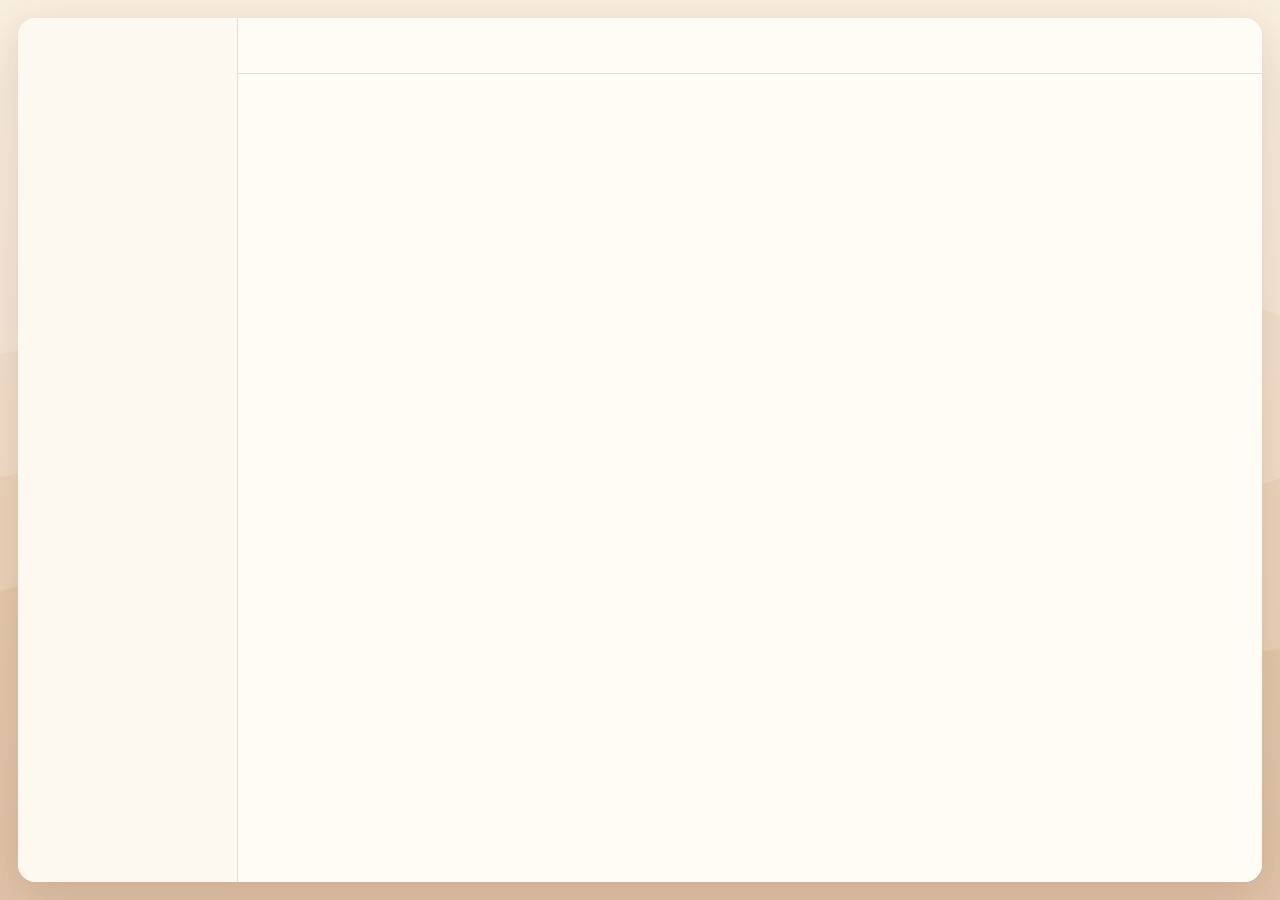
==== commit 64cacdb1: "feat(v9.0.0): new visual direction — warm cream/cinnabar palette, top bar, mountain backdrop Product" ====
--- a/web/index.html
+++ b/web/index.html
@@ -3,57 +3,38 @@
 <head>
   <meta charset="utf-8">
   <meta name="viewport" content="width=device-width,initial-scale=1,viewport-fit=cover">
-  <meta name="theme-color" content="#f5f0e8">
-  <meta name="description" content="VisePanda — your English-native, mobile-first China travel butler. Chat, translate, plan.">
+  <meta name="theme-color" content="#f5e9d8">
+  <meta name="description" content="VisePanda — your AI travel butler for China. Plan trips, ask anything, get on the ground help.">
   <link rel="manifest" href="/manifest.json">
   <link rel="icon" type="image/svg+xml" href="/favicon.svg">
   <link rel="preconnect" href="https://fonts.googleapis.com">
   <link rel="preconnect" href="https://fonts.gstatic.com" crossorigin>
-  <link rel="stylesheet" href="https://fonts.googleapis.com/css2?family=Inter:wght@400;500;600&family=Newsreader:wght@400;500;600&family=Noto+Serif+SC:wght@300;500;700&family=Noto+Sans+SC:wght@400;500&family=IBM+Plex+Mono:wght@400&display=swap">
+  <link rel="stylesheet" href="https://fonts.googleapis.com/css2?family=Caveat:wght@500;600;700&display=swap">
   <link rel="stylesheet" href="/web/css/tokens.css">
   <link rel="stylesheet" href="/web/css/reset.css">
   <link rel="stylesheet" href="/web/css/base.css">
-  <link rel="stylesheet" href="/web/css/components.css">
-  <link rel="stylesheet" href="/web/css/chat.css">
-  <link rel="stylesheet" href="/web/css/dashboard.css">
-  <link rel="stylesheet" href="/web/css/translate.css">
+  <link rel="stylesheet" href="/web/css/sidebar.css">
+  <link rel="stylesheet" href="/web/css/topbar.css">
+  <link rel="stylesheet" href="/web/css/ask.css">
+  <link rel="stylesheet" href="/web/css/plan.css">
+  <link rel="stylesheet" href="/web/css/cities.css">
+  <link rel="stylesheet" href="/web/css/tools.css">
+  <link rel="stylesheet" href="/web/css/trips.css">
   <link rel="stylesheet" href="/web/css/auth.css">
   <title>VisePanda — your China travel butler</title>
 </head>
 <body>
-  <header class="app-header">
-    <button id="open-dashboard" class="header-btn" aria-label="Open dashboard">
-      <svg viewBox="0 0 20 20" width="22" height="22" fill="none" stroke="currentColor" stroke-width="1.4">
-        <path d="M3 6h14M3 10h14M3 14h14"/>
-      </svg>
-    </button>
-    <span class="wordmark">
-      <em class="zh">视野</em>
-      <strong>VisePanda</strong>
-    </span>
-    <button id="open-account" class="header-btn" aria-label="Account">
-      <svg viewBox="0 0 20 20" width="22" height="22" fill="none" stroke="currentColor" stroke-width="1.4">
-        <circle cx="10" cy="7" r="3"/>
-        <path d="M3.5 17c1.2-3 3.6-4.5 6.5-4.5s5.3 1.5 6.5 4.5"/>
-      </svg>
-    </button>
-  </header>
-
-  <main id="view-chat" class="view view-chat"></main>
-
-  <div id="drawer-backdrop" class="drawer-backdrop" hidden></div>
-  <aside id="view-dashboard" class="drawer" aria-hidden="true"></aside>
-
-  <div id="modal-backdrop" class="modal-backdrop" hidden></div>
-  <section id="view-translate" class="modal" aria-hidden="true"></section>
-
+  <div class="shell">
+    <div class="app">
+      <aside id="sidebar" class="sidebar"></aside>
+      <div class="main-col">
+        <header id="topbar" class="topbar"></header>
+        <main id="main" class="main"></main>
+      </div>
+    </div>
+  </div>
+  <div id="view-auth" class="sheet" aria-hidden="true"></div>
   <div id="sheet-backdrop" class="sheet-backdrop" hidden></div>
-  <section id="view-auth" class="sheet" aria-hidden="true"></section>
-
-  <button id="fab-translate" class="fab" aria-label="Open translate" type="button">
-    <span class="chop">译</span>
-  </button>
-
   <script type="module" src="/web/js/app.js"></script>
 </body>
 </html>
--- a/web/css/tokens.css
+++ b/web/css/tokens.css
@@ -1,82 +1,108 @@
 :root {
+  /* v9 — warm cream + blush + gold "新国风" palette */
   /* Surfaces */
-  --paper-white: #f5f0e8;
-  --paper-warm:  #ede5d4;
-  --paper-deep:  #e2d8c3;
+  --bg-grad-1:      #f9efe0;   /* page bg gradient top */
+  --bg-grad-2:      #f3dcc9;   /* page bg gradient bottom */
+  --bg:             #f5e9d8;   /* flat fallback */
+  --sidebar-bg:     #fdf9f1;
+  --canvas:         #fffcf6;
+  --canvas-soft:    #f8efe2;   /* AI bubble */
+  --canvas-warm:    #f3e3d1;   /* active nav row, chip bg */
+  --canvas-tint:    #f6ebdc;   /* inactive day pill */
 
   /* Ink */
-  --ink-black:   #2c2c2c;
-  --ink-soft:    #5a5550;
-  --stone-gray:  #a8a195;
-  --stone-mist:  #cfc8bb;
+  --ink-1:          #2e2620;   /* primary text + user bubble */
+  --ink-2:          #46392f;   /* card title */
+  --ink-3:          #5c4c3f;   /* secondary */
+  --ink-4:          #6e5c4d;   /* meta */
+  --ink-5:          #84705f;   /* tertiary */
+  --ink-mute:       #9c8a78;
+  --ink-soft:       #a89683;   /* labels */
+  --ink-faint:      #b6a690;
+  --ink-ghost:      #c2b39d;   /* placeholder */
 
-  /* Brand */
-  --qinghua-blue: #1e6f9f;
-  --qinghua-deep: #16567d;
-  --qinghua-mist: #d5e3ed;
+  /* Borders */
+  --line-1:         #e3cfb4;
+  --line-2:         #ecdcc4;   /* sidebar divider */
+  --line-3:         #ecdfc9;   /* card border */
+  --line-4:         #f1e6d3;   /* very faint */
+  --line-soft:      #f4ebdc;
 
-  /* Earned */
-  --cinnabar:     #c63d2f;
-  --dai-green:    #5a6d54;
-  --dai-tint:     #e7ece4;
-  --pale-gold:    #c9a961;
+  /* Brand — cinnabar / deep vermillion */
+  --brand:          #a23728;
+  --brand-deep:     #832a1e;
+  --brand-tint:     #f8e3da;   /* SOS card bg */
+  --brand-ink:      #ffffff;
+  --brand-grad-1:   #f6dccd;   /* suggestion card gradient start */
+  --brand-grad-2:   #efc2ae;   /* suggestion card gradient end */
+
+  /* Gold accent */
+  --gold:           #b8862c;
+  --gold-soft:      #e9d3a3;
+  --gold-line:      #d8b876;
+
+  /* Success (sage) */
+  --success:        #5a8a5a;
+  --success-tint:   #e2f0e2;
 
   /* Type */
-  --font-sans:     'Inter', system-ui, -apple-system, sans-serif;
-  --font-serif:    'Newsreader', 'Georgia', serif;
-  --font-sc-serif: 'Noto Serif SC', 'STSong', serif;
-  --font-sc-sans:  'Noto Sans SC', system-ui, sans-serif;
-  --font-mono:     'IBM Plex Mono', 'Menlo', monospace;
+  --font-display:   'Caveat', 'Brush Script MT', cursive;
+  --font-body:      system-ui, -apple-system, 'Segoe UI', Roboto, 'Helvetica Neue', sans-serif;
+  --font-mono:      ui-monospace, 'SF Mono', Menlo, monospace;
 
-  --text-xs:   12px;
-  --text-sm:   14px;
-  --text-base: 16px;
-  --text-md:   18px;
-  --text-lg:   22px;
-  --text-xl:   28px;
-  --text-2xl:  36px;
-  --text-3xl:  52px;
-  --text-hero: clamp(96px, 22vw, 168px);
+  --text-xs:        10px;
+  --text-sm:        11px;
+  --text-base:      12.5px;
+  --text-md:        13px;
+  --text-lg:        14px;
+  --text-xl:        16px;
+  --text-2xl:       18px;
+  --text-3xl:       22px;
+  --text-4xl:       26px;
+  --display-wm:     19px;
+  --display-hero:   30px;
 
-  /* Spacing — 4px scale */
-  --space-1: 4px;
-  --space-2: 8px;
-  --space-3: 12px;
-  --space-4: 16px;
-  --space-5: 24px;
-  --space-6: 32px;
-  --space-7: 48px;
-  --space-8: 64px;
-  --space-9: 96px;
+  /* Spacing — 2/4 scale */
+  --s-1: 2px; --s-2: 4px; --s-3: 6px; --s-4: 8px;
+  --s-5: 10px; --s-6: 12px; --s-7: 14px; --s-8: 16px;
+  --s-9: 18px; --s-10: 22px; --s-11: 24px;  --s-12: 28px;
+  --s-13: 32px; --s-14: 40px; --s-15: 60px;
 
   /* Geometry */
-  --radius-card:   2px;
-  --radius-button: 4px;
-  --radius-chip:   4px;
-  --radius-fab:    50%;
-  --hairline:      0.5px solid var(--stone-gray);
-  --hairline-soft: 0.5px solid var(--stone-mist);
+  --r-nav:          8px;
+  --r-card:         10px;
+  --r-card-lg:      16px;
+  --r-card-xl:      13px;
+  --r-btn:          8px;
+  --r-input:        24px;
+  --r-pill:         15px;
+  --r-chip:         18px;
+  --r-bubble-ai:    4px 16px 16px 16px;
+  --r-bubble-user:  16px 16px 4px 16px;
+  --r-app:          18px;
+  --r-header:       16px;
 
   /* Effects */
-  --shadow-card:  0 1px 0 rgba(44,44,44,0.04);
-  --shadow-fab:   0 4px 12px rgba(30,111,159,0.25);
-  --shadow-sheet: 0 -8px 24px rgba(44,44,44,0.08);
+  --shadow-card:    0 3px 14px rgba(80,50,20,0.10);
+  --shadow-app:     0 12px 48px rgba(80,40,20,0.16);
+  --shadow-input:   0 2px 8px rgba(80,50,20,0.08);
+  --shadow-pop:     0 4px 16px rgba(80,40,20,0.15);
+  --shadow-pin:     0 2px 6px rgba(0,0,0,0.25);
 
   /* Layout */
-  --header-h:  56px;
-  --fab-size:  56px;
-  --max-read:  640px;
+  --sidebar-w:      220px;
+  --sidebar-w-collapsed: 64px;
+  --header-h:       56px;
+  --content-max:    820px;
+  --safe-top:       env(safe-area-inset-top, 0px);
+  --safe-bottom:    env(safe-area-inset-bottom, 0px);
 
   /* Motion */
-  --ease:      cubic-bezier(0.2, 0.6, 0.2, 1);
-  --dur-fast:  120ms;
-  --dur-base:  200ms;
+  --ease:           cubic-bezier(0.2, 0.6, 0.2, 1);
+  --dur-fast:       120ms;
+  --dur-base:       200ms;
 }
 
 @media (prefers-reduced-motion: reduce) {
-  :root {
-    --dur-fast: 0ms;
-    --dur-base: 0ms;
-  }
   * { animation: none !important; transition: none !important; }
 }
--- a/web/css/base.css
+++ b/web/css/base.css
@@ -1,68 +1,120 @@
-html, body { background-color: var(--paper-white); color: var(--ink-black); }
+html, body { color: var(--ink-1); }
 body {
-  font-family: var(--font-sans);
-  font-size: var(--text-base);
+  font-family: var(--font-body);
+  font-size: var(--text-md);
   line-height: 1.5;
-  background-image: url('/web/assets/paper-noise.svg');
-  background-size: 240px 240px;
-  background-repeat: repeat;
-  background-attachment: fixed;
-  background-blend-mode: multiply;
+  height: 100vh;
+  height: 100dvh;
+  overflow: hidden;
+  /* Mountain/pagoda/cloud SVG illustration sits behind everything; the
+     opaque .app card on top means the artwork only shows in the margin
+     around it, never behind text. */
+  background-image:
+    linear-gradient(180deg, rgba(249,239,224,0.55) 0%, rgba(243,220,201,0.7) 100%),
+    url('/web/assets/bg-mountains.svg');
+  background-size: cover;
+  background-position: center bottom;
+  background-repeat: no-repeat;
+  background-color: var(--bg);
 }
 
-.app-header {
-  position: sticky;
-  top: 0;
-  z-index: 30;
-  height: var(--header-h);
-  display: grid;
-  grid-template-columns: 44px 1fr 44px;
+.shell {
+  height: 100vh;
+  height: 100dvh;
+  display: flex;
   align-items: center;
-  padding: 0 var(--space-3);
-  background: var(--paper-white);
-  border-bottom: var(--hairline-soft);
+  justify-content: center;
+  padding: var(--s-9);
 }
 
-.header-btn {
-  width: 44px;
-  height: 44px;
-  display: grid;
-  place-items: center;
-  color: var(--ink-black);
-  border-radius: var(--radius-button);
-  transition: background-color var(--dur-fast) var(--ease);
-}
-.header-btn:hover { background: var(--paper-warm); }
-
-.wordmark {
+.app {
   display: flex;
-  align-items: baseline;
-  justify-content: center;
-  gap: 6px;
-  font-family: var(--font-serif);
-  font-weight: 500;
-  font-size: var(--text-md);
-  letter-spacing: 0.02em;
-}
-.wordmark .zh {
-  font-family: var(--font-sc-serif);
-  font-size: 14px;
-  font-style: normal;
-  color: var(--ink-soft);
-  font-weight: 500;
-  letter-spacing: 0.06em;
-}
-.wordmark strong { font-weight: 500; }
-
-.view {
-  min-height: calc(100vh - var(--header-h));
-  min-height: calc(100dvh - var(--header-h));
-  padding: 0;
+  width: 100%;
+  height: 100%;
+  max-width: 1440px;
+  background: var(--canvas);
+  border-radius: var(--r-app);
+  box-shadow: var(--shadow-app);
+  overflow: hidden;
 }
 
-/* Make space at the bottom so the FAB doesn't cover content. */
-.view::after {
-  content: '';
-  display: block;
-  height: calc(var(--fab-size) + var(--space-5));
+.main-col {
+  flex: 1;
+  display: flex;
+  flex-direction: column;
+  overflow: hidden;
+  min-width: 0;
 }
+
+.main {
+  flex: 1;
+  display: flex;
+  flex-direction: column;
+  overflow: hidden;
+  background: var(--canvas);
+}
+
+/* Sidebar collapse (toggled via topbar.js adding/removing this class) */
+.shell.sidebar-collapsed .sidebar { display: none; }
+
+/* On narrow mobile (<700px), sidebar collapses to icon rail by default */
+@media (max-width: 700px) {
+  .shell { padding: 0; }
+  .app { border-radius: 0; max-width: none; }
+  body { font-size: var(--text-base); }
+  .sidebar {
+    width: 64px !important;
+  }
+  .sidebar .sb-section-label,
+  .sidebar .sb-recent,
+  .sidebar .sb-newchat span,
+  .sidebar .sb-account-meta,
+  .sidebar .sb-menu-btn {
+    display: none !important;
+  }
+  .sidebar .sb-newchat {
+    padding: 10px 0 !important;
+    justify-content: center !important;
+  }
+}
+
+/* Sheet (auth) */
+.sheet-backdrop {
+  position: fixed; inset: 0;
+  background: rgba(46, 38, 32, 0.45);
+  z-index: 90;
+  opacity: 0;
+  transition: opacity var(--dur-base) var(--ease);
+}
+.sheet-backdrop.open { opacity: 1; }
+.sheet {
+  position: fixed; left: 0; right: 0; bottom: 0;
+  background: var(--canvas);
+  z-index: 100;
+  transform: translateY(100%);
+  transition: transform var(--dur-base) var(--ease), visibility var(--dur-base) linear;
+  max-height: 92dvh;
+  overflow-y: auto;
+  padding-bottom: var(--safe-bottom);
+  box-shadow: 0 -8px 24px rgba(0,0,0,0.10);
+  /* Belt-and-suspenders: on desktop the sheet is vertically centered rather
+     than anchored to the viewport edge, so a translateY(100%) of its own
+     (often short) height does not reliably push it off-screen. Without
+     these, a closed sheet can sit visibly on top of page content. */
+  visibility: hidden;
+  pointer-events: none;
+}
+.sheet.open {
+  transform: translateY(0);
+  visibility: visible;
+  pointer-events: auto;
+}
+@media (min-width: 720px) {
+  .sheet {
+    left: 50%; right: auto; bottom: 50%;
+    transform: translate(-50%, 50%) translateY(100%);
+    width: min(440px, 92vw);
+    border-radius: var(--r-card-lg);
+  }
+  .sheet.open { transform: translate(-50%, 50%); }
+}
--- a/web/css/sidebar.css
+++ b/web/css/sidebar.css
@@ -0,0 +1,151 @@
+.sidebar {
+  width: var(--sidebar-w);
+  background: var(--sidebar-bg);
+  border-right: 1px solid var(--line-2);
+  display: flex;
+  flex-direction: column;
+  padding: var(--s-7) var(--s-6);
+  flex-shrink: 0;
+  padding-top: calc(var(--s-7) + var(--safe-top));
+  padding-bottom: calc(var(--s-7) + var(--safe-bottom));
+}
+
+.sb-collapse-row {
+  display: flex;
+  align-items: center;
+  justify-content: space-between;
+  margin-bottom: var(--s-9);
+}
+.sb-menu-btn,
+.sb-collapse-btn {
+  width: 30px; height: 30px;
+  display: grid; place-items: center;
+  border-radius: 50%;
+  color: var(--ink-3);
+  background: var(--canvas-warm);
+  transition: background-color var(--dur-fast) var(--ease);
+}
+.sb-menu-btn:hover,
+.sb-collapse-btn:hover { background: var(--gold-soft); color: var(--ink-1); }
+.sb-collapse-btn { background: none; color: var(--ink-ghost); }
+.sb-collapse-btn:hover { background: var(--canvas-warm); color: var(--ink-3); }
+
+.sb-newchat {
+  display: flex; align-items: center; justify-content: center; gap: 7px;
+  border: 1.5px solid var(--line-1);
+  color: var(--ink-3);
+  font-weight: 600;
+  font-size: var(--text-base);
+  padding: var(--s-5);
+  border-radius: 9px;
+  margin-bottom: var(--s-9);
+  background: var(--canvas);
+  width: 100%;
+  transition: background-color var(--dur-fast) var(--ease);
+}
+.sb-newchat:hover { background: var(--canvas-warm); }
+
+.sb-section-label {
+  font-weight: 700;
+  font-size: var(--text-lg);
+  color: var(--ink-2);
+  margin: 0 var(--s-4) var(--s-6);
+}
+
+.sb-recent {
+  display: flex; flex-direction: column; gap: var(--s-2);
+  flex: 1;
+  overflow-y: auto;
+  overflow-x: hidden;
+}
+.sb-recent-item {
+  padding: var(--s-4) var(--s-5);
+  border-radius: 7px;
+  display: flex; flex-direction: column; gap: 4px;
+  cursor: pointer;
+  transition: background-color var(--dur-fast) var(--ease);
+  text-align: left;
+  width: 100%;
+  background: transparent;
+}
+.sb-recent-item:hover { background: var(--canvas-warm); }
+.sb-recent-item.active { background: var(--canvas-warm); }
+.sb-recent-item .title {
+  font-size: var(--text-base);
+  color: var(--ink-2);
+  font-weight: 500;
+  overflow: hidden;
+  text-overflow: ellipsis;
+  white-space: nowrap;
+}
+.sb-recent-item .meta {
+  font-size: var(--text-sm);
+  color: var(--ink-faint);
+  overflow: hidden;
+  text-overflow: ellipsis;
+  white-space: nowrap;
+}
+.sb-recent-empty {
+  padding: var(--s-5) var(--s-6);
+  color: var(--ink-faint);
+  font-size: var(--text-sm);
+  font-style: italic;
+}
+
+.sb-trip-card {
+  border: 1px solid var(--line-3);
+  border-radius: var(--r-card);
+  padding: var(--s-6);
+  background: var(--canvas);
+  margin-bottom: var(--s-7);
+}
+.sb-trip-card .label {
+  font-weight: 600;
+  font-size: var(--text-xs);
+  color: var(--ink-faint);
+  letter-spacing: 0.06em;
+  margin-bottom: var(--s-4);
+}
+.sb-trip-card .name {
+  font-size: var(--text-md);
+  color: var(--ink-2);
+  font-weight: 500;
+  margin-bottom: 4px;
+}
+.sb-trip-card .dates {
+  font-size: var(--text-sm);
+  color: var(--ink-soft);
+}
+
+.sb-account {
+  margin-top: auto;
+  border-top: 1px solid var(--line-2);
+  padding-top: var(--s-7);
+  display: flex; align-items: center; gap: var(--s-5);
+  cursor: pointer;
+  border-radius: var(--r-nav);
+  padding: var(--s-7) var(--s-4) 0;
+  width: 100%;
+  text-align: left;
+}
+.sb-account:hover .sb-account-meta { color: var(--brand); }
+.sb-account .avatar {
+  width: 34px; height: 34px;
+  border-radius: 50%;
+  background: var(--ink-1);
+  display: grid; place-items: center;
+  color: var(--canvas);
+  font-weight: 600;
+  font-size: var(--text-base);
+  flex-shrink: 0;
+}
+.sb-account-meta {
+  flex: 1;
+  font-size: var(--text-md);
+  font-weight: 600;
+  color: var(--ink-2);
+  overflow: hidden;
+  text-overflow: ellipsis;
+  white-space: nowrap;
+  transition: color var(--dur-fast) var(--ease);
+}
--- a/web/css/topbar.css
+++ b/web/css/topbar.css
@@ -0,0 +1,121 @@
+.topbar {
+  height: var(--header-h);
+  flex-shrink: 0;
+  display: flex;
+  align-items: center;
+  gap: var(--s-7);
+  padding: 0 var(--s-10);
+  background: var(--canvas);
+  border-bottom: 1px solid var(--line-3);
+}
+
+.tb-collapse {
+  display: none; /* only shown when sidebar is collapsed — toggled via JS class on .shell */
+  width: 32px; height: 32px;
+  align-items: center; justify-content: center;
+  color: var(--ink-4);
+  border-radius: var(--r-nav);
+  flex-shrink: 0;
+}
+.shell.sidebar-collapsed .tb-collapse { display: flex; }
+.tb-collapse:hover { background: var(--canvas-warm); }
+
+.tb-wordmark {
+  display: flex; align-items: center; gap: var(--s-4);
+  flex-shrink: 0;
+  background: none; border: none; cursor: pointer;
+  padding: 4px 2px;
+}
+.tb-wordmark .dot {
+  width: 26px; height: 26px;
+  border-radius: 50%;
+  background: var(--ink-1);
+}
+.tb-wordmark .name {
+  font-family: var(--font-display);
+  font-weight: 700;
+  font-size: 22px;
+  color: var(--ink-1);
+  letter-spacing: 0.01em;
+}
+
+.tb-nav {
+  display: flex; align-items: center; gap: var(--s-9);
+  height: 100%;
+}
+.tb-tab {
+  position: relative;
+  height: 100%;
+  display: flex; align-items: center;
+  font-weight: 600;
+  font-size: var(--text-xl);
+  color: var(--ink-4);
+  background: none; border: none; cursor: pointer;
+  transition: color var(--dur-fast) var(--ease);
+}
+.tb-tab:hover { color: var(--ink-2); }
+.tb-tab.active { color: var(--brand); }
+.tb-tab.active::after {
+  content: '';
+  position: absolute;
+  left: 0; right: 0; bottom: 0;
+  height: 2px;
+  background: var(--brand);
+  border-radius: 2px 2px 0 0;
+}
+
+.tb-spacer { flex: 1; }
+
+.tb-lang { position: relative; }
+.tb-lang-btn {
+  display: flex; align-items: center; gap: 6px;
+  padding: 7px 12px;
+  border-radius: var(--r-pill);
+  border: 1px solid var(--line-1);
+  background: var(--canvas);
+  color: var(--ink-3);
+  font-weight: 600;
+  font-size: var(--text-base);
+  cursor: pointer;
+}
+.tb-lang-btn:hover { border-color: var(--brand); color: var(--brand); }
+.tb-lang-btn .globe { font-size: 13px; }
+.tb-lang-btn .caret { font-size: 9px; color: var(--ink-ghost); }
+
+.tb-lang-menu {
+  position: absolute;
+  top: calc(100% + 6px); right: 0;
+  background: var(--canvas);
+  border: 1px solid var(--line-3);
+  border-radius: var(--r-card);
+  box-shadow: var(--shadow-pop);
+  min-width: 160px;
+  padding: 4px;
+  z-index: 50;
+}
+.tb-lang-item {
+  display: flex; align-items: center; gap: 10px;
+  width: 100%;
+  padding: 8px 10px;
+  border-radius: 7px;
+  background: none; border: none;
+  text-align: left;
+  cursor: pointer;
+  font-size: var(--text-base);
+  color: var(--ink-3);
+}
+.tb-lang-item:hover { background: var(--canvas-warm); }
+.tb-lang-item.active { color: var(--brand); font-weight: 600; }
+.tb-lang-item .code {
+  font-family: var(--font-mono);
+  font-size: var(--text-xs);
+  color: var(--ink-ghost);
+  width: 24px;
+}
+.tb-lang-item.active .code { color: var(--brand); }
+
+@media (max-width: 700px) {
+  .topbar { padding: 0 var(--s-7); gap: var(--s-5); }
+  .tb-nav { gap: var(--s-7); }
+  .tb-tab { font-size: var(--text-lg); }
+}
--- a/web/css/ask.css
+++ b/web/css/ask.css
@@ -0,0 +1,260 @@
+.view-ask {
+  flex: 1;
+  display: flex;
+  flex-direction: column;
+  overflow: hidden;
+}
+
+/* ===== Landing (empty) ===== */
+.ask-empty {
+  flex: 1;
+  display: flex;
+  flex-direction: column;
+  align-items: center;
+  justify-content: center;
+  padding: var(--s-14) var(--s-15);
+  text-align: center;
+  border: 1px solid var(--line-2);
+  border-radius: var(--r-card-lg);
+  margin: var(--s-10);
+  background: var(--canvas);
+}
+.ask-empty .panda-mark {
+  position: relative;
+  margin-bottom: var(--s-10);
+}
+.ask-empty .panda-mark .cloud {
+  position: absolute;
+  top: -8px;
+  right: -22px;
+  opacity: 0.18;
+}
+.ask-empty h1 {
+  font-family: var(--font-body);
+  font-weight: 700;
+  font-size: var(--text-4xl);
+  color: var(--ink-1);
+  margin-bottom: 4px;
+}
+.ask-empty .zh {
+  font-size: var(--text-md);
+  color: var(--ink-ghost);
+  margin-bottom: 4px;
+}
+.ask-empty .sub {
+  font-size: var(--text-lg);
+  color: var(--ink-mute);
+  margin-bottom: var(--s-13);
+  max-width: 38em;
+}
+.ask-suggestions {
+  display: grid;
+  grid-template-columns: 1fr 1fr 1fr 1fr;
+  gap: var(--s-7);
+  max-width: 720px;
+  width: 100%;
+  margin-top: var(--s-12);
+}
+@media (max-width: 720px) {
+  .ask-suggestions { grid-template-columns: 1fr 1fr; }
+}
+@media (max-width: 420px) {
+  .ask-suggestions { grid-template-columns: 1fr; }
+}
+.ask-suggestion {
+  border: 1px solid var(--line-3);
+  border-radius: var(--r-card-lg);
+  padding: var(--s-9) var(--s-6);
+  background: linear-gradient(150deg, var(--brand-grad-1) 0%, var(--canvas) 65%);
+  display: flex;
+  flex-direction: column;
+  align-items: center;
+  gap: var(--s-6);
+  cursor: pointer;
+  text-align: center;
+  transition: border-color var(--dur-fast) var(--ease), transform var(--dur-fast) var(--ease), box-shadow var(--dur-fast) var(--ease);
+}
+.ask-suggestion:hover {
+  border-color: var(--brand);
+  transform: translateY(-2px);
+  box-shadow: var(--shadow-card);
+}
+.ask-suggestion .sug-icon {
+  width: 44px; height: 44px;
+  border-radius: var(--r-btn);
+  background: var(--canvas);
+  border: 1px solid var(--gold-line);
+  flex-shrink: 0;
+  display: grid;
+  place-items: center;
+  color: var(--brand);
+}
+.ask-suggestion .sug-label {
+  font-weight: 600;
+  font-size: var(--text-md);
+  color: var(--ink-2);
+}
+
+/* ===== Active chat ===== */
+.ask-conversation {
+  flex: 1;
+  overflow-y: auto;
+  padding: var(--s-11) var(--s-13);
+  display: flex;
+  flex-direction: column;
+  gap: var(--s-9);
+  max-width: var(--content-max);
+  width: 100%;
+  margin: 0 auto;
+}
+
+.ask-msg-user {
+  align-self: flex-end;
+  max-width: 65%;
+  background: var(--ink-1);
+  color: #fff;
+  border-radius: var(--r-bubble-user);
+  padding: 13px 16px;
+  font-size: var(--text-md);
+  line-height: 1.55;
+  white-space: pre-wrap;
+  word-break: break-word;
+}
+
+.ask-msg-ai {
+  align-self: flex-start;
+  max-width: 80%;
+  display: flex;
+  gap: var(--s-6);
+}
+.ask-msg-ai .ai-avatar {
+  width: 30px; height: 30px;
+  border-radius: 9px;
+  background: var(--brand);
+  flex-shrink: 0;
+}
+.ask-msg-ai .ai-body { flex: 1; }
+.ask-msg-ai .bubble {
+  background: var(--canvas-soft);
+  border-radius: var(--r-bubble-ai);
+  padding: 15px 17px;
+  font-size: var(--text-md);
+  line-height: 1.55;
+  color: var(--ink-1);
+  white-space: pre-wrap;
+  word-break: break-word;
+}
+.ask-msg-ai.error .bubble {
+  background: var(--brand-tint);
+  color: var(--ink-1);
+}
+.ask-msg-ai .actions {
+  display: flex; gap: var(--s-7);
+  margin-top: var(--s-4);
+  font-weight: 500;
+  font-size: var(--text-sm);
+  color: var(--ink-faint);
+}
+.ask-msg-ai .actions button {
+  font: inherit;
+  color: inherit;
+  padding: 0;
+  background: none;
+  border: none;
+  cursor: pointer;
+}
+.ask-msg-ai .actions button:hover { color: var(--ink-3); }
+.ask-msg-ai .actions .add-to-trip { color: var(--brand); }
+.ask-msg-ai .actions .add-to-trip:hover { color: var(--brand); text-decoration: underline; }
+
+/* Thinking bubble */
+.ask-thinking .bubble {
+  display: inline-flex;
+  align-items: center;
+  gap: var(--s-4);
+  font-style: italic;
+  color: var(--ink-5);
+  font-size: var(--text-base);
+}
+.thinking-dot {
+  display: inline-block;
+  color: var(--brand);
+  font-weight: 700;
+  animation: blink 1.4s var(--ease) infinite;
+}
+.thinking-dot:nth-child(3) { animation-delay: 0.2s; }
+.thinking-dot:nth-child(4) { animation-delay: 0.4s; }
+@keyframes blink { 0%, 80%, 100% { opacity: 0.25; } 40% { opacity: 1; } }
+
+/* Follow-up chips */
+.ask-chips {
+  display: flex; gap: var(--s-4);
+  padding: 0 var(--s-13) var(--s-7);
+  flex-wrap: wrap;
+  max-width: var(--content-max);
+  margin: 0 auto;
+  width: 100%;
+}
+.ask-chip {
+  font-weight: 500;
+  font-size: var(--text-base);
+  color: var(--ink-3);
+  border: 1px solid var(--line-3);
+  padding: 8px 13px;
+  border-radius: var(--r-chip);
+  background: transparent;
+  cursor: pointer;
+  transition: all var(--dur-fast) var(--ease);
+}
+.ask-chip:hover {
+  border-color: var(--brand);
+  color: var(--brand);
+}
+
+/* Input bar */
+.ask-compose {
+  padding: var(--s-6) var(--s-13) calc(var(--s-11) + var(--safe-bottom));
+  display: flex;
+  gap: var(--s-5);
+  align-items: end;
+  max-width: var(--content-max);
+  margin: 0 auto;
+  width: 100%;
+}
+.ask-compose .input-wrap {
+  flex: 1;
+  border: 1px solid var(--line-1);
+  border-radius: var(--r-input);
+  padding: 14px 18px;
+  background: var(--canvas);
+  box-shadow: var(--shadow-input);
+  display: flex;
+  align-items: center;
+  gap: var(--s-5);
+}
+.ask-compose textarea {
+  flex: 1;
+  resize: none;
+  border: none;
+  background: transparent;
+  font-family: var(--font-body);
+  font-size: var(--text-md);
+  line-height: 1.5;
+  max-height: 9em;
+  min-height: 22px;
+  color: var(--ink-1);
+}
+.ask-compose .send {
+  width: 46px; height: 46px;
+  border-radius: 50%;
+  background: var(--brand);
+  color: #fff;
+  display: grid;
+  place-items: center;
+  font-weight: 700;
+  font-size: var(--text-2xl);
+  flex-shrink: 0;
+  transition: background-color var(--dur-fast) var(--ease);
+}
+.ask-compose .send:hover { background: var(--brand-deep); }
+.ask-compose .send:disabled { background: var(--ink-ghost); cursor: not-allowed; }
--- a/web/css/auth.css
+++ b/web/css/auth.css
@@ -0,0 +1,308 @@
+.sheet-content {
+  padding: var(--s-11) var(--s-8) var(--s-13);
+  display: flex;
+  flex-direction: column;
+  gap: var(--s-6);
+}
+
+.sheet-bar {
+  display: flex; justify-content: space-between; align-items: center;
+  margin-bottom: var(--s-4);
+}
+.sheet-bar h2 {
+  font-weight: 600;
+  font-size: var(--text-2xl);
+  color: var(--ink-1);
+}
+
+.sheet-close {
+  width: 32px; height: 32px;
+  display: grid; place-items: center;
+  color: var(--ink-5);
+  font-size: var(--text-xl);
+  background: none;
+  border: none;
+  cursor: pointer;
+}
+
+.sheet-sub {
+  font-size: var(--text-base);
+  color: var(--ink-5);
+  line-height: 1.5;
+}
+.sheet-sub .why {
+  font-weight: 500;
+  color: var(--ink-1);
+  display: block;
+  font-size: var(--text-md);
+  margin-bottom: 4px;
+}
+
+.btn-primary {
+  display: inline-flex; align-items: center; justify-content: center;
+  gap: var(--s-4);
+  padding: 12px 18px;
+  border-radius: var(--r-btn);
+  background: var(--brand);
+  color: #fff;
+  font-weight: 600;
+  font-size: var(--text-md);
+  border: none;
+  cursor: pointer;
+  transition: background-color var(--dur-fast) var(--ease);
+}
+.btn-primary:hover { background: #b95938; }
+
+.btn-outline {
+  display: inline-flex; align-items: center; justify-content: center;
+  gap: var(--s-4);
+  padding: 11px 17px;
+  border-radius: var(--r-btn);
+  background: transparent;
+  color: var(--ink-1);
+  border: 1px solid var(--line-1);
+  font-weight: 500;
+  font-size: var(--text-md);
+  cursor: pointer;
+}
+.btn-outline:hover { background: var(--canvas-warm); }
+
+.btn-google {
+  background: var(--ink-1);
+  color: #fff;
+}
+.btn-google:hover { background: #1c1916; }
+.btn-google .g-icon {
+  width: 16px; height: 16px;
+  border-radius: 50%;
+  background: #fff;
+  color: var(--ink-1);
+  display: grid; place-items: center;
+  font-weight: 700;
+  font-size: 10px;
+}
+
+.link-btn {
+  background: none;
+  border: none;
+  color: var(--brand);
+  font-size: var(--text-base);
+  padding: var(--s-4) 0;
+  cursor: pointer;
+  text-decoration: underline;
+  text-decoration-thickness: 0.5px;
+  text-underline-offset: 3px;
+}
+.link-btn:hover { color: #b95938; }
+
+#email-form {
+  display: flex; flex-direction: column; gap: var(--s-4);
+}
+#email-form label {
+  display: flex; flex-direction: column; gap: 4px;
+  font-size: var(--text-base);
+  color: var(--ink-5);
+}
+#email-form input {
+  background: var(--sidebar-bg);
+  border: 1px solid var(--line-1);
+  border-radius: var(--r-btn);
+  padding: 10px 12px;
+  font-size: var(--text-md);
+  color: var(--ink-1);
+}
+#email-form input:focus { border-color: var(--brand); }
+
+.auth-error {
+  background: var(--brand-tint);
+  border-left: 2px solid var(--brand);
+  padding: 8px 12px;
+  font-size: var(--text-base);
+  color: var(--ink-1);
+  margin-bottom: var(--s-4);
+}
+
+.divider {
+  display: flex; align-items: center; gap: var(--s-6);
+  color: var(--ink-faint);
+  font-size: var(--text-sm);
+  margin: var(--s-4) 0;
+}
+.divider::before, .divider::after {
+  content: '';
+  flex: 1;
+  height: 0.5px;
+  background: var(--line-1);
+}
+
+.verify-grid {
+  display: flex; gap: var(--s-4);
+  justify-content: center;
+  margin: var(--s-7) 0;
+}
+.verify-grid input {
+  width: 40px; height: 48px;
+  text-align: center;
+  font-family: var(--font-mono);
+  font-size: var(--text-2xl);
+  background: var(--sidebar-bg);
+  border: 1px solid var(--line-1);
+  border-radius: var(--r-btn);
+}
+.verify-grid input:focus { border-color: var(--brand); }
+
+.account-info {
+  padding: var(--s-6);
+  background: var(--sidebar-bg);
+  border-radius: var(--r-card);
+  font-size: var(--text-base);
+}
+.account-info .email {
+  font-family: var(--font-mono);
+  color: var(--ink-1);
+  font-size: var(--text-md);
+}
+.account-info .name {
+  color: var(--ink-5);
+  margin-bottom: 4px;
+}
+
+/* Generic sheet (city picker, city detail, trip create, translate panel) */
+.generic-sheet {
+  max-height: 88dvh;
+}
+.generic-sheet.wide {
+  max-width: 640px;
+}
+@media (min-width: 720px) {
+  .generic-sheet { width: min(480px, 92vw); }
+  .generic-sheet.wide { width: min(640px, 92vw); }
+}
+.sheet-search {
+  display: flex; align-items: center; gap: var(--s-4);
+  border: 1px solid var(--line-1);
+  border-radius: var(--r-btn);
+  padding: 9px 13px;
+  background: var(--canvas);
+  margin-bottom: var(--s-6);
+}
+.sheet-search input {
+  flex: 1; border: none; background: transparent; font: inherit;
+  font-size: var(--text-base); color: var(--ink-1);
+}
+.picker-list {
+  display: flex; flex-direction: column; gap: var(--s-3);
+  max-height: 50vh;
+  overflow-y: auto;
+}
+.picker-row {
+  display: flex; align-items: center; justify-content: space-between;
+  padding: var(--s-5) var(--s-6);
+  border: 1px solid var(--line-3);
+  border-radius: var(--r-card);
+  cursor: pointer;
+  background: var(--canvas);
+  text-align: left;
+  width: 100%;
+}
+.picker-row:hover { border-color: var(--brand); }
+.picker-row.selected {
+  border-color: var(--brand);
+  background: var(--brand-tint);
+}
+.picker-row .name {
+  font-weight: 600; font-size: var(--text-md); color: var(--ink-2);
+}
+.picker-row .cn {
+  font-size: var(--text-sm); color: var(--ink-soft); margin-left: 6px;
+}
+.picker-row .check {
+  width: 18px; height: 18px;
+  border-radius: 50%;
+  border: 1.5px solid var(--line-1);
+  display: grid; place-items: center;
+  font-size: 11px;
+  color: transparent;
+  flex-shrink: 0;
+}
+.picker-row.selected .check {
+  border-color: var(--brand);
+  background: var(--brand);
+  color: #fff;
+}
+.sheet-footer-actions {
+  display: flex; gap: var(--s-5);
+  margin-top: var(--s-7);
+}
+.sheet-footer-actions .btn-primary,
+.sheet-footer-actions .btn-outline { flex: 1; }
+
+.detail-hero {
+  height: 130px;
+  border-radius: var(--r-card-lg);
+  background: repeating-linear-gradient(45deg,#e7e3dd,#e7e3dd 11px,#ddd9d1 11px,#ddd9d1 22px);
+  margin-bottom: var(--s-7);
+  position: relative;
+}
+.detail-hero .name {
+  position: absolute; left: 16px; bottom: 14px;
+  font-family: var(--font-display);
+  font-weight: 700;
+  font-size: var(--text-4xl);
+  color: var(--ink-1);
+}
+.detail-section-label {
+  font-weight: 600; font-size: var(--text-sm);
+  color: var(--ink-soft); letter-spacing: 0.05em;
+  margin: var(--s-7) 0 var(--s-5);
+}
+.detail-list {
+  display: flex; flex-direction: column; gap: var(--s-4);
+}
+.detail-card {
+  border: 1px solid var(--line-3);
+  border-radius: var(--r-card);
+  padding: var(--s-5);
+}
+.detail-card .name { font-weight: 600; font-size: var(--text-md); color: var(--ink-2); }
+.detail-card .meta { font-size: var(--text-sm); color: var(--ink-soft); margin-top: 2px; }
+
+.day-count-stepper {
+  display: flex; align-items: center; gap: var(--s-6);
+  justify-content: center;
+  margin: var(--s-7) 0;
+}
+.day-count-stepper button {
+  width: 36px; height: 36px;
+  border-radius: 50%;
+  border: 1px solid var(--line-1);
+  background: var(--canvas);
+  font-size: var(--text-xl);
+  color: var(--ink-2);
+  cursor: pointer;
+}
+.day-count-stepper button:hover { border-color: var(--brand); color: var(--brand); }
+.day-count-stepper .count {
+  font-weight: 700; font-size: var(--text-3xl); color: var(--ink-1);
+  min-width: 2.2em; text-align: center;
+}
+
+/* Category tabs inside the Cities detail sheet (Hotels/Dining/Attractions) */
+.cat-tabs {
+  display: flex; gap: var(--s-3);
+  margin-bottom: var(--s-6);
+}
+.cat-tab {
+  font-weight: 500; font-size: var(--text-base);
+  color: var(--ink-5);
+  background: var(--canvas-tint);
+  padding: 7px 14px;
+  border-radius: var(--r-pill);
+  border: none;
+  cursor: pointer;
+}
+.cat-tab.active {
+  background: var(--brand);
+  color: #fff;
+  font-weight: 600;
+}
